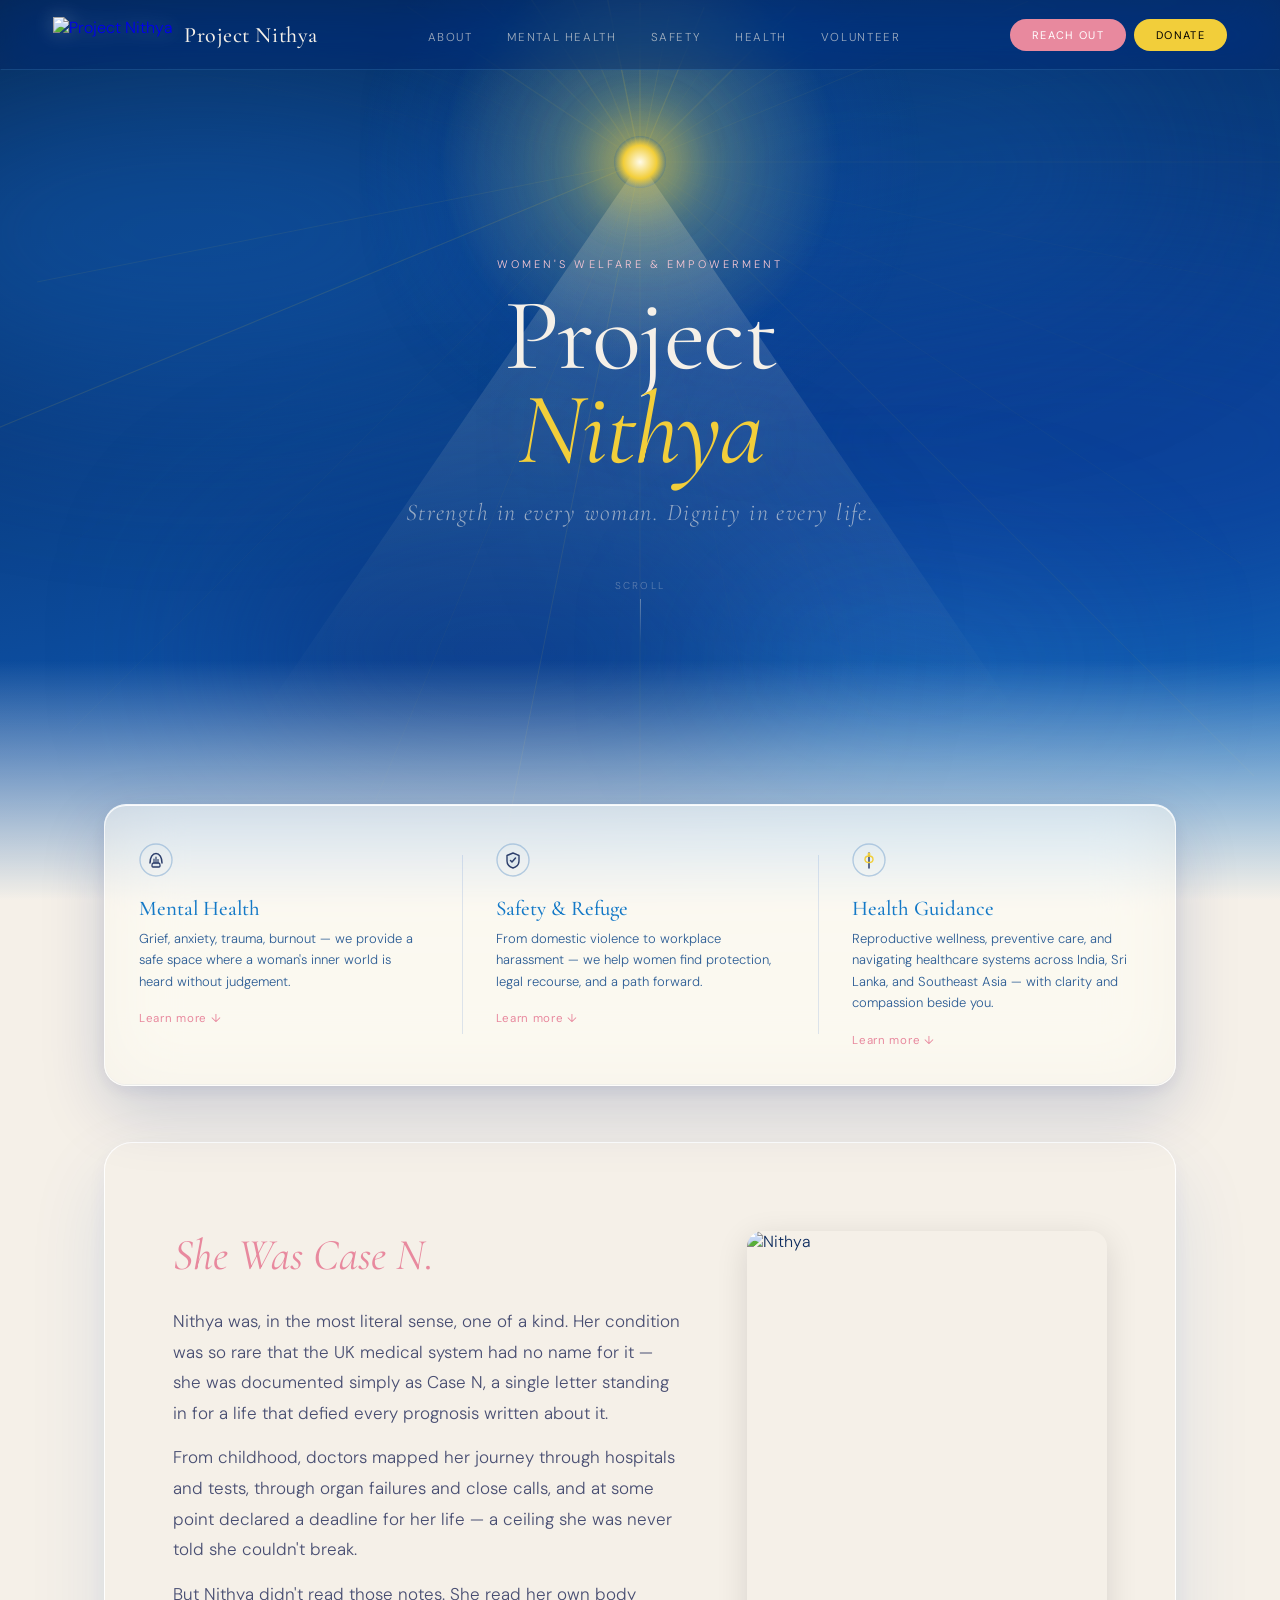
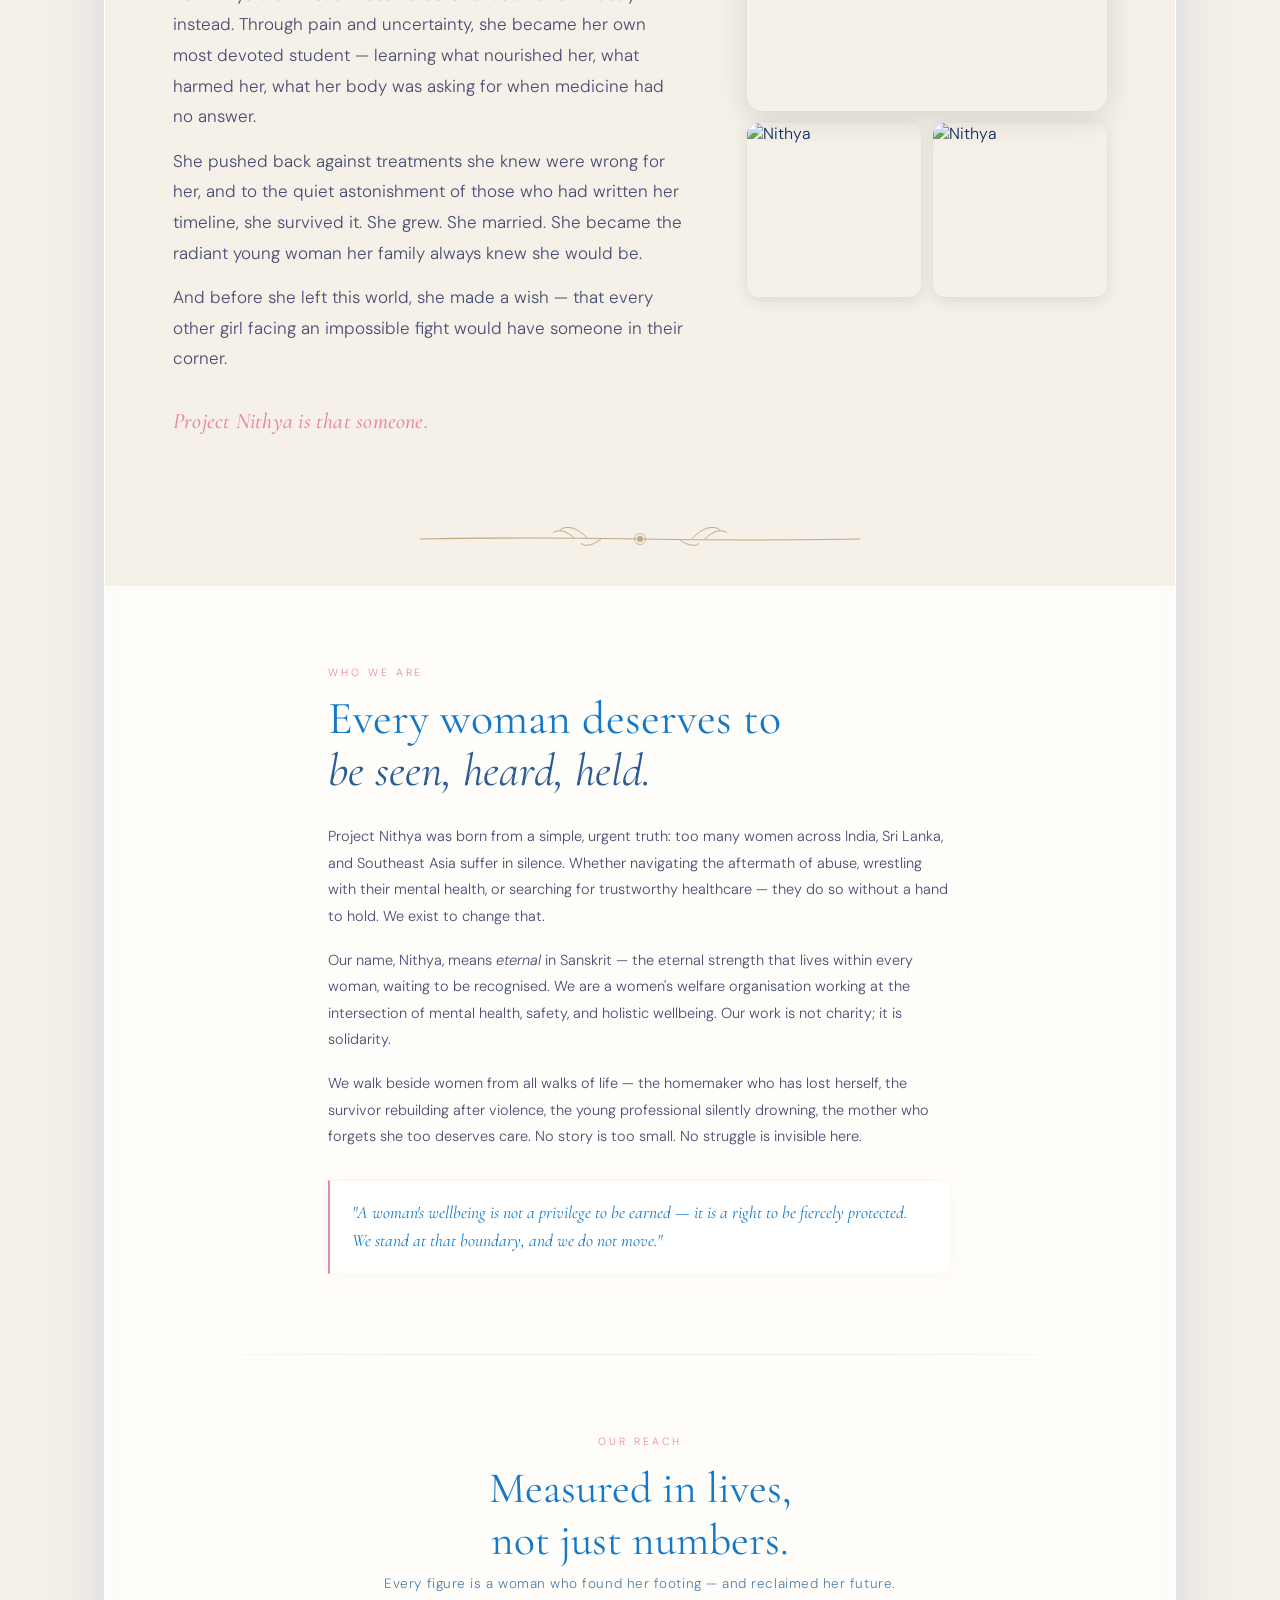
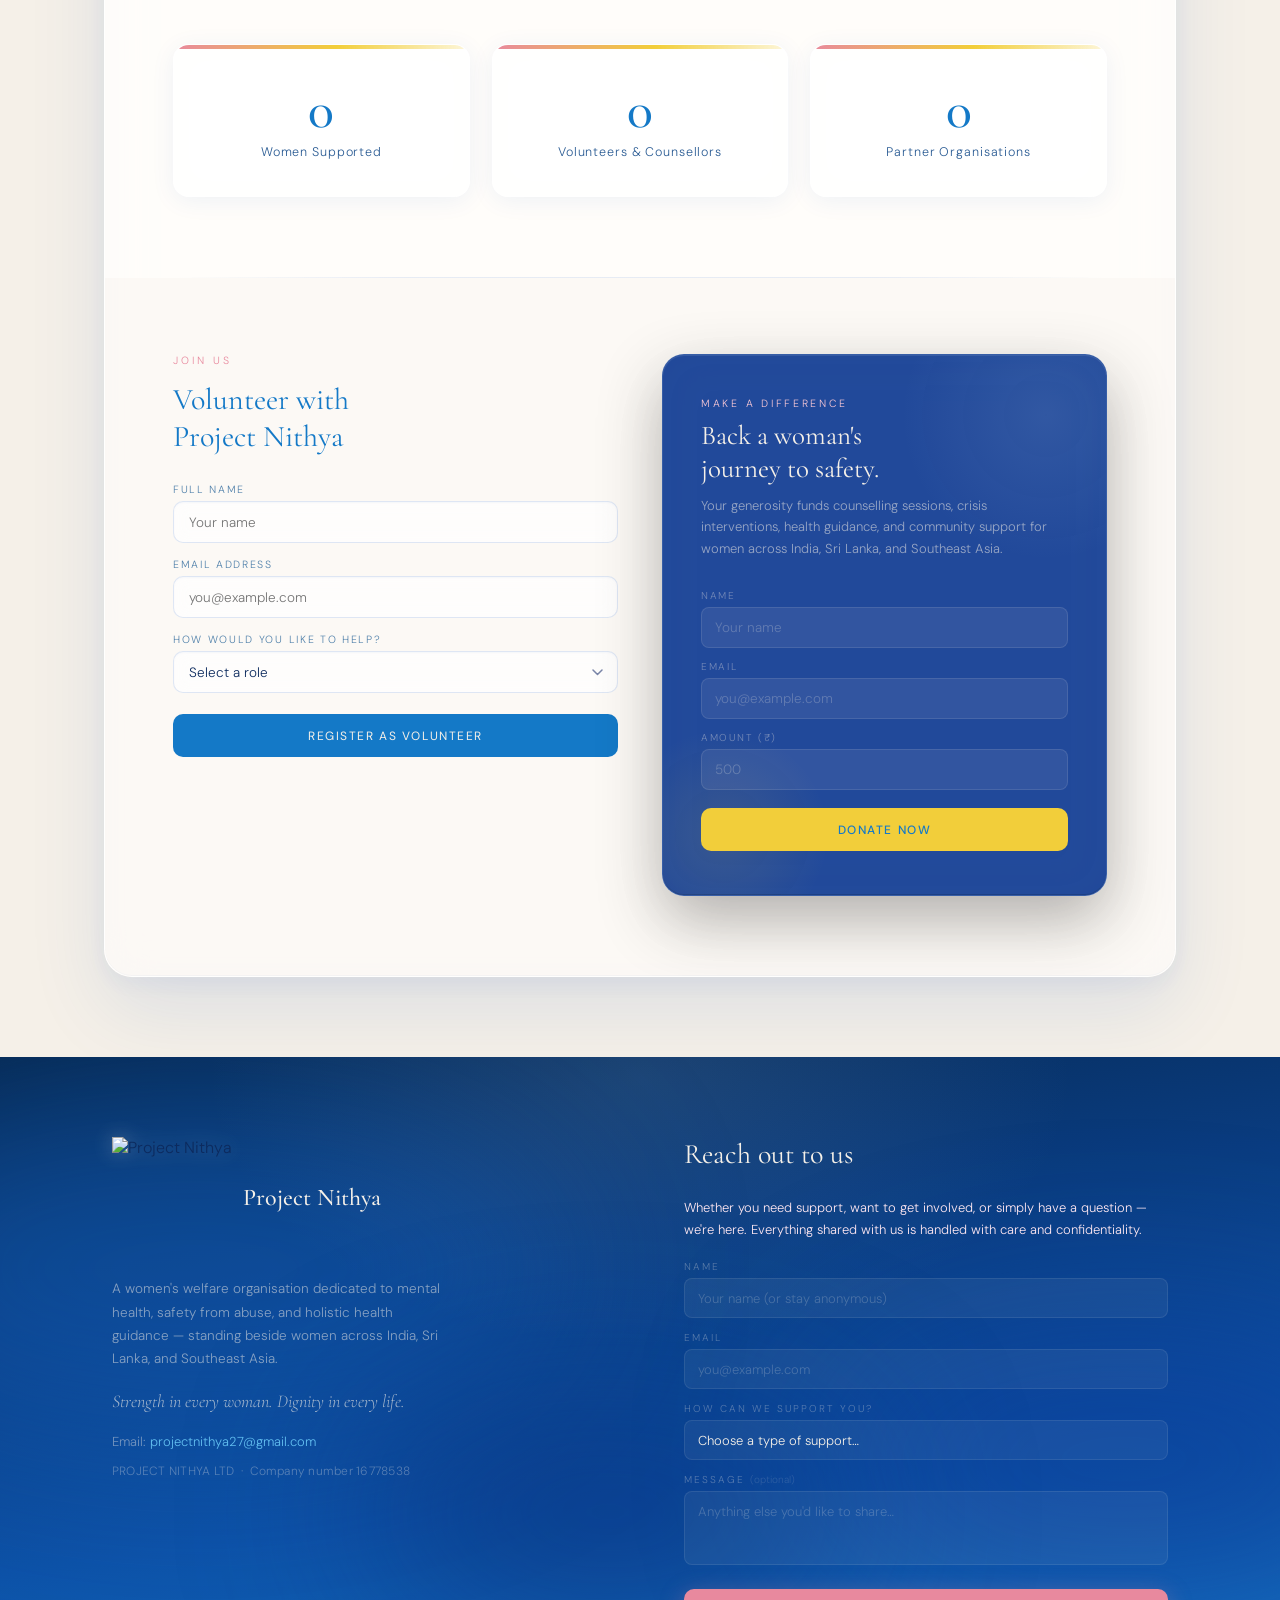
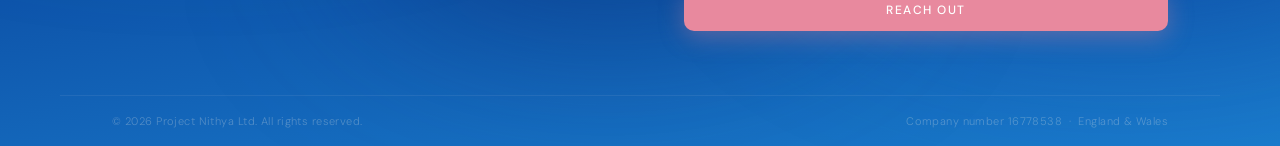
==== index.html @ c44282bd "style(nav): increase wordmark font-size to 22px Co-Authored-By: Claude Sonnet 4.6 <noreply@anthropic" ====
<!DOCTYPE html>
<html lang="en">
<head>
  <meta charset="UTF-8">
  <meta name="viewport" content="width=device-width, initial-scale=1.0">
  <title>Project Nithya — Care that walks with you.</title>
  <link rel="preconnect" href="https://fonts.googleapis.com">
  <link rel="preconnect" href="https://fonts.gstatic.com" crossorigin>
  <link href="https://fonts.googleapis.com/css2?family=Cormorant+Garamond:ital,wght@0,300;0,400;0,500;0,600;1,300;1,400;1,500;1,600&family=DM+Sans:ital,opsz,wght@0,9..40,200;0,9..40,300;0,9..40,400;0,9..40,500;1,9..40,300&display=swap" rel="stylesheet">
  <link rel="stylesheet" href="css/shared.css">
  <style>
    :root {
      --blue:    #62BEF0;
      --navy:    #1479C7;
      --gold:    #F2CE3A;
      --gold-pale: #F7E07A;
      --pink:    #F9C8D5;
      --pink-deep: #E8899E;
      --cream:   #F5F0E8;
      --dark:    #062952;
      --mid:     #0A3D82;
      --deep:    #0D52A8;
      --text:    #0D2B5E;
      --muted:   #2B5C94;
      --faint:   #5080AA;
    }

    *, *::before, *::after { margin: 0; padding: 0; box-sizing: border-box; }

    html { scroll-behavior: smooth; }

    body {
      font-family: 'DM Sans', sans-serif;
      font-weight: 300;
      background: var(--cream);
      color: var(--text);
      overflow-x: clip;
    }

    /* ─────────────────────────────────────────────
       NAV
    ───────────────────────────────────────────── */
    nav {
      position: fixed;
      top: 0;
      left: 50%;
      transform: translateX(-50%);
      width: 100vw;
      z-index: 200;
      height: 70px;
      padding: 0 52px;
      display: flex;
      align-items: center;
      justify-content: space-between;
      backdrop-filter: blur(22px) saturate(1.3);
      -webkit-backdrop-filter: blur(22px) saturate(1.3);
      background: rgba(6, 35, 95, 0.36);
      border-radius: 0;
      border: 1px solid transparent;
      border-bottom-color: rgba(98, 190, 240, 0.18);
      box-shadow: none;
      transition:
        top 0.58s cubic-bezier(0.16, 1, 0.3, 1),
        width 0.58s cubic-bezier(0.16, 1, 0.3, 1),
        border-radius 0.58s cubic-bezier(0.16, 1, 0.3, 1),
        height 0.45s ease,
        padding 0.45s ease,
        background 0.35s ease,
        box-shadow 0.45s ease,
        border-color 0.35s ease;
    }

    nav.nav--float {
      top: 14px;
      width: min(960px, calc(100vw - 40px));
      height: 58px;
      padding: 0 28px;
      border-radius: 100px;
      background: rgba(6, 42, 112, 0.88);
      backdrop-filter: blur(36px) saturate(1.7) brightness(1.1);
      -webkit-backdrop-filter: blur(36px) saturate(1.7) brightness(1.1);
      border-color: rgba(98, 190, 240, 0.28);
      box-shadow:
        0 8px 48px rgba(0, 0, 0, 0.38),
        0 2px 14px rgba(0, 0, 0, 0.22),
        inset 0 1px 0 rgba(255, 255, 255, 0.07),
        inset 0 -1px 0 rgba(0, 0, 0, 0.12);
    }

    .nav-logo {
      display: flex;
      align-items: center;
      gap: 11px;
      text-decoration: none;
      flex-shrink: 0;
    }
    .nav-logo img {
      filter: drop-shadow(0 0 10px rgba(255,255,255,0.28));
    }

    .nav-wordmark {
      font-family: 'Cormorant Garamond', serif;
      font-weight: 500;
      font-size: 22px;
      letter-spacing: 0.025em;
      color: #F5F0E8;
    }

    .nav-links {
      display: flex;
      gap: 34px;
      list-style: none;
    }

    .nav-links a {
      font-size: 11.5px;
      font-weight: 300;
      letter-spacing: 0.14em;
      text-transform: uppercase;
      color: rgba(245, 240, 232, 0.65);
      text-decoration: none;
      white-space: nowrap;
      transition: color 0.25s;
    }

    .nav-links a:hover { color: var(--pink); }

    /* ── HAMBURGER ── */
    .nav-burger {
      display: none;
      background: none;
      border: none;
      cursor: pointer;
      color: rgba(245,240,232,0.72);
      padding: 12px;
      flex-shrink: 0;
      transition: color 0.2s;
      line-height: 0;
      touch-action: manipulation;
      min-width: 44px;
      min-height: 44px;
      -webkit-tap-highlight-color: transparent;
    }
    .nav-burger:hover { color: var(--cream); }
    .nav-burger svg line { transition: transform 0.3s ease, opacity 0.2s ease; transform-origin: center; }
    .nav-burger.is-open .bar1 { transform: translateY(6px) rotate(45deg); }
    .nav-burger.is-open .bar2 { opacity: 0; }
    .nav-burger.is-open .bar3 { transform: translateY(-6px) rotate(-45deg); }

    /* ── FLOATING CTA BUBBLE ── */
    .fab-cta {
      display: none;
      position: fixed;
      bottom: 28px;
      right: 20px;
      flex-direction: column;
      align-items: flex-end;
      gap: 10px;
      z-index: 300;
    }
    .fab-btn {
      display: block;
      padding: 13px 24px;
      border-radius: 100px;
      font-family: 'DM Sans', sans-serif;
      font-size: 12px;
      font-weight: 500;
      letter-spacing: 0.12em;
      text-transform: uppercase;
      text-decoration: none;
      text-align: center;
      white-space: nowrap;
      box-shadow: 0 6px 28px rgba(0,0,0,0.32), 0 2px 8px rgba(0,0,0,0.18);
      transition: opacity 0.2s, transform 0.15s;
    }
    .fab-btn:hover { opacity: 0.88; transform: translateY(-2px); }
    .fab-btn--pink { background: var(--pink-deep); color: #fff; }
    .fab-btn--gold { background: var(--gold); color: #000; }

    /* ── Pill nav — centred + compact ── */
    nav.nav--float {
      gap: 20px;                   /* hard gap: logo ↔ links ↔ buttons */
    }
    nav.nav--float .nav-links {
      flex: 1;
      justify-content: center;
      align-items: center;
      gap: 16px;
    }
    nav.nav--float .nav-links li {
      display: flex;
      align-items: center;
    }
    nav.nav--float .nav-links a {
      font-size: 10px;
      letter-spacing: 0.07em;
      white-space: nowrap;
      line-height: 1;
    }

    .nav-cta {
      font-size: 11px;
      font-weight: 400;
      letter-spacing: 0.12em;
      text-transform: uppercase;
      color: #000;
      background: var(--gold);
      padding: 9px 22px;
      border-radius: 100px;
      text-decoration: none;
      transition: opacity 0.25s, transform 0.15s;
      flex-shrink: 0;
    }

    .nav-cta:hover { opacity: 0.88; transform: translateY(-1px); }
    .nav-cta--pink { background: var(--pink-deep); color: #fff; }
    .nav-actions { display: flex; gap: 8px; align-items: center; flex-shrink: 0; }
    .btn-pink-deep { width:100%; padding:13px; background:var(--pink-deep); color:#fff; border:none; border-radius:10px; font-family:'DM Sans',sans-serif; font-size:12px; font-weight:500; letter-spacing:.13em; text-transform:uppercase; cursor:pointer; margin-top:6px; transition:opacity .25s,transform .15s; box-shadow:0 6px 24px rgba(232,137,158,.35); }
    .btn-pink-deep:hover { opacity:.88; transform:translateY(-1px); }
    .ft-fi.ft-select { appearance:none; -webkit-appearance:none; cursor:pointer; }

    /* ─────────────────────────────────────────────
       HERO
    ───────────────────────────────────────────── */
    #hero {
      position: relative;
      width: 100%;
      height: 100vh;
      min-height: 620px;
      overflow: hidden;
      background: linear-gradient(168deg, var(--dark) 0%, var(--mid) 38%, var(--deep) 65%, #1A7BCC 100%);
      display: flex;
      align-items: center;
      justify-content: center;
    }

    /* Blur cloud shapes */
    .cloud {
      position: absolute;
      border-radius: 50%;
      filter: blur(90px);
      pointer-events: none;
    }

    .c1 {
      width: 700px; height: 320px;
      background: rgba(20, 100, 195, 0.45);
      top: 8%; left: -12%;
      animation: drift1 48s ease-in-out infinite;
    }
    .c2 {
      width: 850px; height: 380px;
      background: rgba(10, 55, 145, 0.50);
      top: 28%; right: -18%;
      animation: drift2 62s ease-in-out infinite;
    }
    .c3 {
      width: 550px; height: 260px;
      background: rgba(8, 42, 115, 0.55);
      top: 58%; left: 18%;
      animation: drift3 52s ease-in-out infinite;
    }
    .c4 {
      width: 650px; height: 300px;
      background: rgba(20, 100, 195, 0.28);
      top: 2%; right: 8%;
      animation: drift1 72s ease-in-out infinite reverse;
    }
    .c5 {
      width: 420px; height: 200px;
      background: rgba(98, 190, 240, 0.09);
      bottom: 15%; left: 55%;
      animation: drift2 44s ease-in-out infinite reverse;
    }

    @keyframes drift1 {
      0%, 100% { transform: translate(0, 0); }
      33%       { transform: translate(28px, -18px); }
      66%       { transform: translate(-16px, 12px); }
    }
    @keyframes drift2 {
      0%, 100% { transform: translate(0, 0); }
      25%       { transform: translate(-22px, 14px); }
      75%       { transform: translate(18px, -10px); }
    }
    @keyframes drift3 {
      0%, 100% { transform: translate(0, 0); }
      50%       { transform: translate(20px, 22px); }
    }

    /* Sun elements — all positioned at top‑center */
    .sun-clearing {
      position: absolute;
      top: calc(18% - 280px);
      left: calc(50% - 280px);
      width: 560px; height: 560px;
      border-radius: 50%;
      background: radial-gradient(circle,
        rgba(98, 190, 240, 0.28) 0%,
        rgba(14, 80, 185, 0.12) 50%,
        transparent 72%);
      opacity: 0;
      transform: scale(0.25);
      animation: clearing 3.8s cubic-bezier(0.16, 1, 0.3, 1) 0.9s forwards;
      pointer-events: none;
      z-index: 1;
    }

    .sun-glow {
      position: absolute;
      top: calc(18% - 220px);
      left: calc(50% - 220px);
      width: 440px; height: 440px;
      border-radius: 50%;
      background: radial-gradient(circle,
        rgba(242, 206, 58, 0.28) 0%,
        rgba(242, 206, 58, 0.10) 38%,
        transparent 65%);
      opacity: 0;
      transform: scale(0.2);
      animation: clearing 3.2s cubic-bezier(0.16, 1, 0.3, 1) 0.7s forwards;
      pointer-events: none;
      z-index: 2;
    }

    .sun-core {
      position: absolute;
      top: 18%;
      left: 50%;
      transform: translateX(-50%) translateY(-50%) scale(0.1);
      width: 52px; height: 52px;
      border-radius: 50%;
      background: radial-gradient(circle, #FFFBE8 0%, #F2CE3A 45%, rgba(242,206,58,0) 75%);
      opacity: 0;
      animation: coreRise 2.4s cubic-bezier(0.16, 1, 0.3, 1) 0.5s forwards;
      pointer-events: none;
      z-index: 4;
      box-shadow: 0 0 40px 20px rgba(242, 206, 58, 0.35), 0 0 80px 40px rgba(242, 206, 58, 0.12);
    }

    /* Sun rays SVG — spans the full hero so rays reach viewport edges */
    .sun-rays-svg {
      position: absolute;
      top: 0; left: 0;
      width: 100%; height: 100%;
      pointer-events: none;
      z-index: 3;
    }

    @keyframes clearing {
      to { opacity: 1; transform: scale(1); }
    }
    @keyframes coreRise {
      0%   { opacity: 0; transform: translateX(-50%) translateY(-50%) scale(0.1); }
      60%  { opacity: 1; transform: translateX(-50%) translateY(-50%) scale(1.12); }
      100% { opacity: 1; transform: translateX(-50%) translateY(-50%) scale(1); }
    }
    @keyframes drawRay {
      to { stroke-dashoffset: 0; opacity: var(--op); }
    }

    /* White cone of light below the sun */
    .sun-beam {
      position: absolute;
      top: 18%;
      left: calc(50% - 480px);
      width: 960px;
      height: 78vh;
      clip-path: polygon(50% 0%, 0% 100%, 100% 100%);
      background: linear-gradient(
        to bottom,
        rgba(255, 254, 248, 0.22) 0%,
        rgba(255, 252, 235, 0.12) 28%,
        rgba(255, 248, 220, 0.055) 55%,
        transparent 80%
      );
      pointer-events: none;
      z-index: 1;
      opacity: 0;
      transform-origin: top center;
      animation: beamIn 3.2s cubic-bezier(0.16, 1, 0.3, 1) 1.1s forwards;
    }

    @keyframes beamIn {
      0%   { opacity: 0; transform: scaleY(0.2) scaleX(0.4); }
      100% { opacity: 1; transform: scaleY(1) scaleX(1); }
    }

    /* Hero content */
    .hero-content {
      position: relative;
      z-index: 6;
      text-align: center;
      padding: 0 24px;
      opacity: 0;
      animation: contentIn 1.6s cubic-bezier(0.16, 1, 0.3, 1) 2s forwards;
    }

    @keyframes contentIn {
      from { opacity: 0; transform: translateY(28px); }
      to   { opacity: 1; transform: translateY(0); }
    }

    .hero-eyebrow {
      font-size: 11px;
      font-weight: 300;
      letter-spacing: 0.28em;
      text-transform: uppercase;
      color: var(--pink);
      margin-bottom: 18px;
    }

    .hero-title {
      font-family: 'Cormorant Garamond', serif;
      font-weight: 400;
      font-size: clamp(58px, 9vw, 102px);
      line-height: 0.92;
      color: var(--cream);
      letter-spacing: -0.015em;
      margin-bottom: 22px;
    }

    .hero-title em {
      font-style: italic;
      color: var(--gold);
      display: block;
      text-shadow: 0 0 60px rgba(249,200,213,0.18);
    }

    .hero-tagline {
      font-family: 'Cormorant Garamond', serif;
      font-style: italic;
      font-weight: 300;
      font-size: clamp(17px, 2.4vw, 24px);
      color: rgba(245, 240, 232, 0.58);
      letter-spacing: 0.06em;
    }

    .hero-scroll-indicator {
      margin-top: 52px;
      display: flex;
      flex-direction: column;
      align-items: center;
      gap: 7px;
      transition: opacity 0.6s ease;
    }

    .hero-scroll-indicator.is-hidden {
      opacity: 0;
      pointer-events: none;
    }

    .hero-scroll-indicator span {
      font-size: 10px;
      letter-spacing: 0.22em;
      text-transform: uppercase;
      color: rgba(245, 240, 232, 0.32);
    }

    .scroll-bar {
      width: 1px;
      height: 44px;
      background: linear-gradient(to bottom, rgba(245, 240, 232, 0.35), transparent);
      animation: barPulse 2.2s ease-in-out infinite;
    }

    @keyframes barPulse {
      0%, 100% { opacity: 0.35; transform: scaleY(1); }
      50%       { opacity: 0.9;  transform: scaleY(1.15); }
    }

    /* Bottom fade — hero bleeds into cream */
    .hero-fade-out {
      position: absolute;
      bottom: 0; left: 0; right: 0;
      height: 240px;
      background: linear-gradient(to bottom, transparent, var(--cream));
      pointer-events: none;
      z-index: 5;
    }

    /* ─────────────────────────────────────────────
       FROSTED GLASS STRIP
    ───────────────────────────────────────────── */
    #services-wrap {
      position: relative;
      z-index: 10;
      max-width: 1160px;
      margin: -96px auto 0;
      padding: 0 44px;
    }

    .services-panel {
      backdrop-filter: blur(36px) saturate(1.6) brightness(1.08);
      -webkit-backdrop-filter: blur(36px) saturate(1.6) brightness(1.08);
      background: rgba(248, 244, 236, 0.52);
      border: 1px solid rgba(255, 255, 255, 0.70);
      border-radius: 22px;
      display: grid;
      grid-template-columns: 1fr 1fr 1fr;
      overflow: hidden;
      box-shadow:
        0 24px 64px rgba(6, 40, 120, 0.18),
        0 4px 18px rgba(6, 40, 120, 0.08),
        inset 0 1px 0 rgba(255, 255, 255, 0.90),
        inset 0 -1px 0 rgba(14, 80, 185, 0.04);
    }

    .svc {
      padding: 38px 34px 36px;
      cursor: pointer;
      text-decoration: none;
      color: inherit;
      display: block;
      transition: background 0.3s;
      position: relative;
    }

    .svc + .svc::before {
      content: '';
      position: absolute;
      left: 0; top: 18%; bottom: 18%;
      width: 1px;
      background: rgba(14, 80, 185, 0.13);
    }

    .svc:hover { background: rgba(249, 200, 213, 0.10); }

    .svc-icon {
      width: 34px; height: 34px;
      margin-bottom: 14px;
    }

    .svc-head {
      font-family: 'Cormorant Garamond', serif;
      font-weight: 500;
      font-size: 21px;
      color: var(--navy);
      margin-bottom: 7px;
    }

    .svc-desc {
      font-size: 13px;
      font-weight: 300;
      color: var(--muted);
      line-height: 1.65;
      margin-bottom: 14px;
    }

    .svc-more {
      font-size: 11.5px;
      letter-spacing: 0.06em;
      color: var(--pink-deep);
      font-weight: 400;
    }

    /* ─────────────────────────────────────────────
       MAIN CARD
    ───────────────────────────────────────────── */
    #main-card {
      max-width: 1160px;
      margin: 56px auto 0;
      padding: 0 44px 80px;
    }

    .card {
      background: rgba(255, 255, 255, 0.76);
      backdrop-filter: blur(24px) saturate(1.35) brightness(1.02);
      -webkit-backdrop-filter: blur(24px) saturate(1.35) brightness(1.02);
      border-radius: 28px;
      overflow: hidden;
      border: 1px solid rgba(255, 255, 255, 0.72);
      box-shadow:
        0 32px 80px rgba(14, 80, 185, 0.11),
        0 8px 24px rgba(14, 80, 185, 0.06),
        inset 0 1px 0 rgba(255, 255, 255, 0.95),
        inset 0 -1px 0 rgba(14, 80, 185, 0.04);
    }

    /* ── CASE N STORY ── */
    .casen-story {
      background: var(--cream);
      padding: 88px 68px 72px;
      position: relative;
      overflow: hidden;
    }

    .casen-inner {
      max-width: 1100px;
      margin: 0 auto;
      display: grid;
      grid-template-columns: 1fr 360px;
      gap: 64px;
      align-items: start;
    }

    .casen-photos { display: flex; flex-direction: column; gap: 12px; }

    .casen-photo-main {
      width: 100%;
      display: block;
      border-radius: 16px;
      object-fit: cover;
      aspect-ratio: 3 / 4;
      box-shadow: 0 8px 32px rgba(0,0,0,0.12);
    }

    .casen-photo-row { display: grid; grid-template-columns: 1fr 1fr; gap: 12px; }

    .casen-photo-sm {
      width: 100%;
      display: block;
      border-radius: 12px;
      object-fit: cover;
      aspect-ratio: 1 / 1;
      box-shadow: 0 4px 16px rgba(0,0,0,0.10);
    }

    .casen-head {
      font-family: 'Cormorant Garamond', serif;
      font-weight: 400;
      font-size: 44px;
      font-style: italic;
      color: var(--pink-deep);
      line-height: 1.12;
      margin-bottom: 26px;
      opacity: 0;
      transform: translateY(22px);
      transition: opacity 0.5s ease, transform 0.5s ease;
    }

    .casen-head.cn-vis {
      opacity: 1;
      transform: translateY(0);
    }

    .casen-line {
      display: block;
      opacity: 0;
      transform: translateY(8px);
      transition: opacity 0.5s ease, transform 0.5s ease;
    }

    .casen-line.cn-vis {
      opacity: 1;
      transform: translateY(0);
    }

    .casen-body {
      font-family: 'DM Sans', sans-serif;
      font-size: 17px;
      font-weight: 300;
      line-height: 1.8;
      color: #484E72;
      max-width: 640px;
    }

    .casen-line + .casen-line { margin-top: 14px; }

    .casen-closer {
      margin-top: 28px !important;
      font-family: 'Cormorant Garamond', serif;
      font-style: italic;
      font-weight: 500;
      font-size: 22px;
      color: var(--pink-deep);
      letter-spacing: 0.01em;
    }

    .casen-motif {
      position: relative;
      display: flex;
      align-items: center;
      justify-content: center;
      height: 280px;
    }

    .casen-wash {
      position: absolute;
      width: 240px;
      height: 240px;
      border-radius: 50%;
      background: radial-gradient(circle, rgba(232,137,158,0.22), rgba(249,200,213,0.14) 52%, transparent 72%);
      opacity: 0;
      transition: opacity 1.2s ease 0.2s;
    }

    .casen-wash.cn-vis { opacity: 1; }

    .casen-n {
      font-family: 'Cormorant Garamond', serif;
      font-weight: 300;
      font-style: italic;
      font-size: 200px;
      color: var(--gold);
      line-height: 1;
      position: relative;
      z-index: 1;
      opacity: 0;
      transition: opacity 1.2s ease 0.2s;
      user-select: none;
      pointer-events: none;
    }

    .casen-n.cn-vis { opacity: 0.3; }

    /* Botanical divider */
    .botanical-divider {
      background: var(--cream);
      padding: 4px 0 20px;
      text-align: center;
    }

    .botanical-div {
      display: inline-block;
      width: 100%;
      max-width: 440px;
      overflow: visible;
    }

    /* ── 3A ABOUT ── */
    .about {
      padding: 80px 68px;
      max-width: 760px;
      margin: 0 auto;
    }

    .sec-tag {
      font-size: 10.5px;
      font-weight: 300;
      letter-spacing: 0.28em;
      text-transform: uppercase;
      color: var(--pink-deep);
      margin-bottom: 14px;
    }

    .sec-head {
      font-family: 'Cormorant Garamond', serif;
      font-weight: 400;
      font-size: clamp(30px, 3.6vw, 46px);
      line-height: 1.13;
      color: var(--navy);
      margin-bottom: 26px;
    }

    .sec-head em {
      font-style: italic;
      color: var(--muted);
    }

    .body-p {
      font-size: 14.5px;
      font-weight: 300;
      line-height: 1.82;
      color: #484E72;
      margin-bottom: 18px;
    }

    .blockquote {
      margin-top: 30px;
      padding: 18px 22px;
      border-left: 2.5px solid var(--pink-deep);
      background: rgba(255, 255, 255, 0.52);
      backdrop-filter: blur(10px) saturate(1.2);
      -webkit-backdrop-filter: blur(10px) saturate(1.2);
      border-radius: 0 10px 10px 0;
      border-top: 1px solid rgba(249, 200, 213, 0.25);
      border-right: 1px solid rgba(249, 200, 213, 0.14);
      border-bottom: 1px solid rgba(249, 200, 213, 0.14);
      box-shadow: inset 0 1px 0 rgba(255, 255, 255, 0.8), 0 2px 12px rgba(232,137,158,0.06);
    }

    .blockquote p {
      font-family: 'Cormorant Garamond', serif;
      font-style: italic;
      font-weight: 400;
      font-size: 17.5px;
      line-height: 1.62;
      color: var(--navy);
    }

    /* About image area */
    .about-img {
      border-radius: 18px;
      overflow: hidden;
      aspect-ratio: 5 / 6;
      background: #0A4499;
      position: relative;
      display: flex;
      align-items: flex-end;
    }

    .about-img > img {
      position: absolute;
      inset: 0;
      width: 100%;
      height: 100%;
      object-fit: cover;
      object-position: center top;
    }

    .img-orb {
      position: absolute;
      border-radius: 50%;
      pointer-events: none;
    }

    .img-orb-1 {
      width: 240px; height: 240px;
      top: -60px; right: -60px;
      background: radial-gradient(circle, rgba(242,206,58,0.22), transparent 68%);
    }

    .img-orb-2 {
      width: 320px; height: 320px;
      bottom: 25%; left: -90px;
      background: radial-gradient(circle, rgba(139,175,212,0.24), transparent 68%);
    }

    .img-grain {
      position: absolute;
      inset: 0;
      background-image: url("data:image/svg+xml,%3Csvg xmlns='http://www.w3.org/2000/svg'%3E%3Cfilter id='n'%3E%3CfeTurbulence type='fractalNoise' baseFrequency='0.72' numOctaves='4' stitchTiles='stitch'/%3E%3C/filter%3E%3Crect width='100%25' height='100%25' filter='url(%23n)'/%3E%3C/svg%3E");
      opacity: 0.055;
      mix-blend-mode: overlay;
    }

    .about-mark {
      position: absolute;
      top: 50%;
      left: 50%;
      transform: translate(-50%, -50%);
      width: 68%;
      opacity: 0.11;
      pointer-events: none;
    }

    .about-caption {
      position: absolute;
      bottom: 0; left: 0; right: 0;
      padding: 28px 28px 30px;
      background: linear-gradient(to top, rgba(6, 35, 100, 0.72), transparent);
    }

    .about-caption p {
      font-family: 'Cormorant Garamond', serif;
      font-style: italic;
      font-weight: 300;
      font-size: 15.5px;
      line-height: 1.55;
      color: rgba(245, 240, 232, 0.82);
    }

    /* ── DIVIDER ── */
    .c-divider {
      height: 1px;
      background: linear-gradient(to right,
        transparent,
        rgba(14, 80, 185, 0.1) 25%,
        rgba(14, 80, 185, 0.1) 75%,
        transparent);
      margin: 0 68px;
    }

    /* ── 3B IMPACT ── */
    .impact {
      padding: 80px 68px;
      text-align: center;
    }

    .impact-head {
      font-family: 'Cormorant Garamond', serif;
      font-weight: 400;
      font-size: clamp(30px, 3.4vw, 44px);
      color: var(--navy);
      margin-bottom: 9px;
    }

    .impact-sub {
      font-size: 13.5px;
      font-weight: 300;
      color: var(--faint);
      letter-spacing: 0.04em;
      margin-bottom: 52px;
    }

    .stats {
      display: grid;
      grid-template-columns: repeat(3, 1fr);
      gap: 22px;
    }

    .stat-card {
      border-radius: 16px;
      border: 1px solid rgba(255, 255, 255, 0.65);
      overflow: hidden;
      opacity: 0;
      transform: translateY(32px);
      transition: opacity 0.75s ease, transform 0.75s ease, box-shadow 0.3s;
      backdrop-filter: blur(16px) saturate(1.3);
      -webkit-backdrop-filter: blur(16px) saturate(1.3);
      background: rgba(255, 255, 255, 0.52);
      box-shadow:
        0 4px 24px rgba(14, 80, 185, 0.07),
        inset 0 1px 0 rgba(255, 255, 255, 0.9);
    }

    .stat-card.in-view {
      opacity: 1;
      transform: translateY(0);
    }

    .stat-card:nth-child(2) { transition-delay: 0.16s; }
    .stat-card:nth-child(3) { transition-delay: 0.32s; }

    .stat-card:hover {
      box-shadow:
        0 16px 48px rgba(14, 80, 185, 0.13),
        inset 0 1px 0 rgba(255, 255, 255, 0.9);
      transform: translateY(-3px);
    }

    .stat-stripe {
      height: 4px;
      background: linear-gradient(90deg, var(--pink-deep) 0%, var(--gold) 55%, rgba(242,206,58,0.18) 100%);
    }

    .stat-body {
      padding: 34px 24px 36px;
      background: transparent;
    }

    .stat-num {
      font-family: 'Cormorant Garamond', serif;
      font-weight: 500;
      font-size: 54px;
      line-height: 1;
      color: var(--navy);
      margin-bottom: 7px;
    }

    .stat-lbl {
      font-size: 12.5px;
      font-weight: 300;
      letter-spacing: 0.07em;
      color: var(--muted);
    }

    /* ── 3C GET INVOLVED ── */
    .involve {
      padding: 76px 68px 80px;
      display: grid;
      grid-template-columns: 1fr 1fr;
      gap: 44px;
      background: rgba(245, 240, 232, 0.32);
    }

    .vol-head {
      font-family: 'Cormorant Garamond', serif;
      font-weight: 400;
      font-size: 30px;
      color: var(--navy);
      margin-bottom: 28px;
    }

    .fg { margin-bottom: 15px; }

    .fg label {
      display: block;
      font-size: 10.5px;
      letter-spacing: 0.16em;
      text-transform: uppercase;
      color: var(--faint);
      margin-bottom: 5px;
    }

    .fi {
      width: 100%;
      padding: 11.5px 15px;
      border: 1px solid rgba(14, 80, 185, 0.13);
      border-radius: 10px;
      background: rgba(255, 255, 255, 0.68);
      backdrop-filter: blur(8px);
      -webkit-backdrop-filter: blur(8px);
      font-family: 'DM Sans', sans-serif;
      font-size: 13.5px;
      font-weight: 300;
      color: var(--text);
      outline: none;
      transition: border-color 0.25s, box-shadow 0.25s, background 0.25s;
      appearance: none;
      box-shadow: inset 0 1px 2px rgba(14, 80, 185, 0.04);
    }

    .fi:focus {
      border-color: var(--pink-deep);
      box-shadow: 0 0 0 3px rgba(249,200,213,0.22);
    }

    select.fi {
      cursor: pointer;
      background-image: url("data:image/svg+xml,%3Csvg xmlns='http://www.w3.org/2000/svg' width='11' height='7'%3E%3Cpath d='M1 1l4.5 4.5L10 1' stroke='%237A85A8' stroke-width='1.5' fill='none' stroke-linecap='round' stroke-linejoin='round'/%3E%3C/svg%3E");
      background-repeat: no-repeat;
      background-position: right 14px center;
    }

    .btn-navy {
      width: 100%;
      padding: 13.5px;
      background: var(--navy);
      color: var(--cream);
      border: none;
      border-radius: 10px;
      font-family: 'DM Sans', sans-serif;
      font-size: 12px;
      font-weight: 400;
      letter-spacing: 0.13em;
      text-transform: uppercase;
      cursor: pointer;
      margin-top: 6px;
      transition: background 0.25s, transform 0.15s;
    }

    .btn-navy:hover { background: #3a52a0; transform: translateY(-1px); }

    /* Donation card */
    .don-card {
      background: rgba(10, 55, 145, 0.90);
      backdrop-filter: blur(24px) saturate(1.5);
      -webkit-backdrop-filter: blur(24px) saturate(1.5);
      border-radius: 22px;
      padding: 42px 38px 44px;
      color: var(--cream);
      position: relative;
      overflow: hidden;
      border: 1px solid rgba(139, 175, 212, 0.2);
      box-shadow:
        0 24px 64px rgba(0, 0, 0, 0.3),
        inset 0 1px 0 rgba(255, 255, 255, 0.09),
        inset 0 -1px 0 rgba(0, 0, 0, 0.15);
    }

    .don-card::before {
      content: '';
      position: absolute;
      top: -90px; right: -90px;
      width: 300px; height: 300px;
      border-radius: 50%;
      background: radial-gradient(circle, rgba(139,175,212,0.14), transparent 68%);
      pointer-events: none;
    }

    .don-card::after {
      content: '';
      position: absolute;
      bottom: -50px; left: -50px;
      width: 220px; height: 220px;
      border-radius: 50%;
      background: radial-gradient(circle, rgba(242,206,58,0.11), transparent 68%);
      pointer-events: none;
    }

    .don-tag {
      font-size: 10.5px;
      letter-spacing: 0.26em;
      text-transform: uppercase;
      color: var(--pink);
      margin-bottom: 10px;
      position: relative; z-index: 1;
    }

    .don-head {
      font-family: 'Cormorant Garamond', serif;
      font-weight: 400;
      font-size: 27px;
      line-height: 1.2;
      margin-bottom: 10px;
      position: relative; z-index: 1;
    }

    .don-sub {
      font-size: 13px;
      font-weight: 300;
      color: rgba(245,240,232,0.55);
      line-height: 1.65;
      margin-bottom: 30px;
      position: relative; z-index: 1;
    }

    .don-fg { margin-bottom: 12px; position: relative; z-index: 1; }

    .don-fg label {
      display: block;
      font-size: 10px;
      letter-spacing: 0.17em;
      text-transform: uppercase;
      color: rgba(245,240,232,0.38);
      margin-bottom: 5px;
    }

    .don-input {
      width: 100%;
      padding: 11px 13px;
      background: rgba(245,240,232,0.07);
      border: 1px solid rgba(245,240,232,0.11);
      border-radius: 8px;
      font-family: 'DM Sans', sans-serif;
      font-size: 13.5px;
      font-weight: 300;
      color: var(--cream);
      outline: none;
      transition: border-color 0.25s, background 0.25s;
    }

    .don-input::placeholder { color: rgba(245,240,232,0.25); }

    .don-input:focus {
      border-color: rgba(139,175,212,0.45);
      background: rgba(245,240,232,0.1);
    }

    .btn-gold {
      width: 100%;
      padding: 13.5px;
      background: var(--gold);
      color: var(--navy);
      border: none;
      border-radius: 10px;
      font-family: 'DM Sans', sans-serif;
      font-size: 12px;
      font-weight: 500;
      letter-spacing: 0.13em;
      text-transform: uppercase;
      cursor: pointer;
      margin-top: 6px;
      transition: opacity 0.25s, transform 0.15s;
      position: relative; z-index: 1;
    }

    .btn-gold:hover { opacity: 0.88; transform: translateY(-1px); }

    .don-note {
      font-size: 11px;
      font-weight: 300;
      color: rgba(245,240,232,0.36);
      text-align: center;
      margin-top: 11px;
      position: relative; z-index: 1;
    }

    /* ─────────────────────────────────────────────
       FOOTER
    ───────────────────────────────────────────── */
    footer {
      position: relative;
      background: linear-gradient(172deg, var(--dark) 0%, var(--mid) 32%, var(--deep) 60%, #1A7BCC 100%);
      overflow: hidden;
      padding-top: 80px;
      margin-top: 0;
    }

    /* Cloud shapes mirroring hero */
    .ft-cloud {
      position: absolute;
      border-radius: 50%;
      filter: blur(90px);
      pointer-events: none;
    }

    .fc1 {
      width: 750px; height: 340px;
      background: rgba(20,100,195,0.40);
      top: 6%; left: -14%;
    }

    .fc2 {
      width: 620px; height: 280px;
      background: rgba(10,55,145,0.50);
      top: 38%; right: -12%;
    }

    .fc3 {
      width: 500px; height: 220px;
      background: rgba(8,42,115,0.55);
      bottom: 18%; left: 28%;
    }

    /* Top halo — sky glow from above */
    .ft-halo {
      position: absolute;
      top: -260px; left: 50%;
      transform: translateX(-50%);
      width: 900px; height: 560px;
      border-radius: 50%;
      background: radial-gradient(ellipse, rgba(139,175,212,0.16) 0%, transparent 68%);
      pointer-events: none;
      z-index: 1;
    }

    .ft-inner {
      position: relative;
      z-index: 2;
      max-width: 1160px;
      margin: 0 auto;
      padding: 0 52px 64px;
      display: grid;
      grid-template-columns: 1fr 1fr;
      gap: 88px;
    }

    /* Footer brand column */
    .ft-brand {
      display: flex;
      flex-direction: column;
      gap: 20px;
    }

    .ft-logo {
      display: flex;
      align-items: center;
      gap: 11px;
    }
    .ft-logo img {
      filter: drop-shadow(0 0 10px rgba(255,255,255,0.28));
    }

    .ft-name {
      font-family: 'Cormorant Garamond', serif;
      font-weight: 500;
      font-size: 24px;
      color: var(--cream);
    }

    .ft-desc {
      font-size: 13.5px;
      font-weight: 300;
      color: rgba(245,240,232,0.52);
      line-height: 1.72;
      max-width: 340px;
    }

    .ft-tagline {
      font-family: 'Cormorant Garamond', serif;
      font-style: italic;
      font-size: 18px;
      color: rgba(245,240,232,0.65);
    }

    .ft-contact p {
      font-size: 13px;
      font-weight: 300;
      color: rgba(245,240,232,0.44);
      margin-bottom: 5px;
      line-height: 1.5;
    }

    .ft-contact a {
      color: var(--blue);
      text-decoration: none;
      transition: opacity 0.2s;
    }

    .ft-contact a:hover { opacity: 0.75; }

    /* Footer contact form column */
    .ft-form-head {
      font-family: 'Cormorant Garamond', serif;
      font-weight: 400;
      font-size: 28px;
      color: var(--cream);
      margin-bottom: 26px;
    }

    .ft-don-sub { color: #ffe8f2; }

    .ft-fg { margin-bottom: 13px; }

    .ft-fg label {
      display: block;
      font-size: 10px;
      letter-spacing: 0.2em;
      text-transform: uppercase;
      color: rgba(245,240,232,0.32);
      margin-bottom: 5px;
    }

    .ft-fi {
      width: 100%;
      padding: 10.5px 13px;
      background: rgba(245,240,232,0.055);
      border: 1px solid rgba(245,240,232,0.09);
      border-radius: 8px;
      font-family: 'DM Sans', sans-serif;
      font-size: 13px;
      font-weight: 300;
      color: var(--cream);
      outline: none;
      transition: border-color 0.25s, background 0.25s;
      resize: none;
    }

    .ft-fi::placeholder { color: rgba(245,240,232,0.22); }

    .ft-fi:focus {
      border-color: rgba(139,175,212,0.38);
      background: rgba(245,240,232,0.08);
    }

    .btn-ghost {
      width: 100%;
      padding: 12.5px;
      background: transparent;
      color: rgba(245,240,232,0.75);
      border: 1px solid rgba(245,240,232,0.22);
      border-radius: 8px;
      font-family: 'DM Sans', sans-serif;
      font-size: 11.5px;
      font-weight: 300;
      letter-spacing: 0.16em;
      text-transform: uppercase;
      cursor: pointer;
      margin-top: 8px;
      transition: background 0.25s, border-color 0.25s, color 0.25s;
    }

    .btn-ghost:hover {
      background: rgba(245,240,232,0.07);
      border-color: rgba(245,240,232,0.42);
      color: var(--cream);
    }

    /* Footer base bar */
    .ft-bar {
      position: relative;
      z-index: 2;
      max-width: 1160px;
      margin: 0 auto;
      padding: 18px 52px;
      display: flex;
      justify-content: space-between;
      align-items: center;
      border-top: 1px solid rgba(245,240,232,0.07);
    }

    .ft-bar p {
      font-size: 11px;
      font-weight: 300;
      color: rgba(245,240,232,0.28);
      letter-spacing: 0.04em;
    }

    /* ─────────────────────────────────────────────
       RESPONSIVE
    ───────────────────────────────────────────── */
    @media (max-width: 960px) {
      nav { padding: 0 24px; }
      .nav-links { display: none; }
      .nav-actions .nav-cta { display: none; }
      .nav-burger { display: flex; align-items: center; justify-content: center; }
      .fab-cta { display: flex; }

      #services-wrap { padding: 0 20px; margin-top: -56px; }
      .services-panel { grid-template-columns: 1fr; }
      .svc + .svc::before { left: 8%; right: 8%; top: 0; bottom: auto; width: auto; height: 1px; background: rgba(44,62,107,0.11); }

      #main-card { padding: 0 16px 60px; margin-top: 40px; }
      .casen-story { padding: 52px 24px 40px; }
      .casen-inner { grid-template-columns: 1fr; gap: 32px; }
      .casen-photos { order: -1; }
      .casen-head { font-size: 32px; }
      .botanical-divider { padding: 4px 0 16px; }
      .about { padding: 56px 24px; }
      .about { grid-template-columns: 1fr; padding: 48px 32px; gap: 38px; }
      .impact { padding: 48px 32px; }
      .stats { grid-template-columns: 1fr; }
      .involve { grid-template-columns: 1fr; padding: 48px 32px 52px; }
      .c-divider { margin: 0 32px; }

      .ft-inner { grid-template-columns: 1fr; gap: 48px; padding: 0 24px 52px; }
      .ft-bar { padding: 18px 24px; flex-direction: column; gap: 8px; text-align: center; }
    }
  </style>
</head>
<body>

<!-- ═══════════════════════════════════════════
     NAV
══════════════════════════════════════════════ -->
<nav>
  <a href="#hero" class="nav-logo">
    <img src="https://hdmnkxwpsxlxtrlseaqj.supabase.co/storage/v1/object/public/assets/logo.png" alt="Project Nithya" height="36">
    <span class="nav-wordmark">Project Nithya</span>
  </a>

  <ul class="nav-links">
    <li><a href="#about">About</a></li>
    <li><a href="mental-health.html">Mental Health</a></li>
    <li><a href="safety.html">Safety</a></li>
    <li><a href="health-guidance.html">Health</a></li>
    <li><a href="#volunteer">Volunteer</a></li>
  </ul>

  <div class="nav-actions">
    <a href="mental-health.html#reach-out" class="nav-cta nav-cta--pink">Reach Out</a>
    <a href="#donate" class="nav-cta">Donate</a>
    <button class="nav-burger" id="navBurger" onclick="toggleMobileMenu()" aria-label="Open menu" aria-expanded="false">
      <svg width="20" height="14" viewBox="0 0 20 14" fill="none" xmlns="http://www.w3.org/2000/svg">
        <line class="bar1" x1="0" y1="1"  x2="20" y2="1"  stroke="currentColor" stroke-width="1.8" stroke-linecap="round"/>
        <line class="bar2" x1="0" y1="7"  x2="20" y2="7"  stroke="currentColor" stroke-width="1.8" stroke-linecap="round"/>
        <line class="bar3" x1="0" y1="13" x2="20" y2="13" stroke="currentColor" stroke-width="1.8" stroke-linecap="round"/>
      </svg>
    </button>
  </div>
</nav>

<!-- Mobile menu -->
<div class="mobile-menu" id="mobileMenu">
  <a href="mental-health.html"   class="mob-link">Mental Health</a>
  <a href="safety.html"          class="mob-link">Safety &amp; Refuge</a>
  <a href="health-guidance.html" class="mob-link">Health Guidance</a>
  <a href="#volunteer"           class="mob-link">Volunteer</a>
  <a href="mental-health.html#reach-out" class="mob-link">Reach Out</a>
  <a href="admin.html"           class="mob-link">Admin Login</a>
</div>

<!-- Floating CTA bubble — mobile only -->
<div class="fab-cta">
  <a href="mental-health.html#reach-out" class="fab-btn fab-btn--pink">Reach Out</a>
  <a href="#donate"                      class="fab-btn fab-btn--gold">Donate</a>
</div>


<!-- ═══════════════════════════════════════════
     HERO
══════════════════════════════════════════════ -->
<section id="hero">

  <!-- Atmosphere clouds -->
  <div class="cloud c1"></div>
  <div class="cloud c2"></div>
  <div class="cloud c3"></div>
  <div class="cloud c4"></div>
  <div class="cloud c5"></div>

  <!-- Sun burst elements -->
  <div class="sun-clearing"></div>
  <div class="sun-glow"></div>
  <div class="sun-beam"></div>
  <div class="sun-core"></div>

  <!-- Sun rays (SVG, populated by JS — full hero size) -->
  <svg id="sunRaysSVG" class="sun-rays-svg" xmlns="http://www.w3.org/2000/svg"></svg>

  <!-- Content -->
  <div class="hero-content">
    <p class="hero-eyebrow">Women's Welfare &amp; Empowerment</p>
    <h1 class="hero-title">
      Project
      <em>Nithya</em>
    </h1>
    <p class="hero-tagline">Strength in every woman. Dignity in every life.</p>
    <div class="hero-scroll-indicator">
      <span>Scroll</span>
      <div class="scroll-bar"></div>
    </div>
  </div>

  <!-- Seamless fade to page background -->
  <div class="hero-fade-out"></div>
</section>


<!-- ═══════════════════════════════════════════
     FROSTED GLASS STRIP
══════════════════════════════════════════════ -->
<div id="services-wrap">
  <div class="services-panel" id="causes">

    <a href="mental-health.html" class="svc">
      <!-- Mind/mental health icon -->
      <svg class="svc-icon" viewBox="0 0 34 34" fill="none" xmlns="http://www.w3.org/2000/svg">
        <circle cx="17" cy="17" r="16" stroke="#8BAFD4" stroke-width="1.4" opacity="0.6"/>
        <path d="M11 20 C11 14.5 13.5 10.5 17 10.5 C20.5 10.5 23 14.5 23 20" stroke="#2C3E6B" stroke-width="1.5" stroke-linecap="round" fill="none"/>
        <path d="M13 22 C13 21 13.5 20 14.5 20 L19.5 20 C20.5 20 21 21 21 22 L21 23 C21 23.6 20.6 24 20 24 L14 24 C13.4 24 13 23.6 13 23 Z" stroke="#2C3E6B" stroke-width="1.3" fill="rgba(139,175,212,0.14)"/>
        <line x1="15" y1="20" x2="15" y2="16" stroke="#2C3E6B" stroke-width="1.2" stroke-linecap="round"/>
        <line x1="17" y1="20" x2="17" y2="14" stroke="#2C3E6B" stroke-width="1.2" stroke-linecap="round"/>
        <line x1="19" y1="20" x2="19" y2="16.5" stroke="#2C3E6B" stroke-width="1.2" stroke-linecap="round"/>
      </svg>
      <h3 class="svc-head">Mental Health</h3>
      <p class="svc-desc">Grief, anxiety, trauma, burnout — we provide a safe space where a woman's inner world is heard without judgement.</p>
      <span class="svc-more">Learn more ↓</span>
    </a>

    <a href="safety.html" class="svc" id="guidance">
      <!-- Shield / safety icon -->
      <svg class="svc-icon" viewBox="0 0 34 34" fill="none" xmlns="http://www.w3.org/2000/svg">
        <circle cx="17" cy="17" r="16" stroke="#8BAFD4" stroke-width="1.4" opacity="0.6"/>
        <path d="M17 10 L23 12.5 L23 18 C23 21.5 20 24 17 25 C14 24 11 21.5 11 18 L11 12.5 Z" stroke="#2C3E6B" stroke-width="1.4" fill="rgba(139,175,212,0.12)" stroke-linejoin="round"/>
        <path d="M14.5 17.5 L16 19 L19.5 15" stroke="#2C3E6B" stroke-width="1.5" stroke-linecap="round" stroke-linejoin="round"/>
      </svg>
      <h3 class="svc-head">Safety &amp; Refuge</h3>
      <p class="svc-desc">From domestic violence to workplace harassment — we help women find protection, legal recourse, and a path forward.</p>
      <span class="svc-more">Learn more ↓</span>
    </a>

    <a href="health-guidance.html" class="svc" id="support">
      <!-- Health / caduceus icon -->
      <svg class="svc-icon" viewBox="0 0 34 34" fill="none" xmlns="http://www.w3.org/2000/svg">
        <circle cx="17" cy="17" r="16" stroke="#8BAFD4" stroke-width="1.4" opacity="0.6"/>
        <line x1="17" y1="10" x2="17" y2="25" stroke="#2C3E6B" stroke-width="1.5" stroke-linecap="round"/>
        <path d="M17 13 C19.5 13 21 14.5 21 16.5 C21 18.5 19 19.5 17 19.5" stroke="#F2CE3A" stroke-width="1.4" stroke-linecap="round" fill="none"/>
        <path d="M17 13 C14.5 13 13 14.5 13 16.5 C13 18.5 15 19.5 17 19.5" stroke="#F2CE3A" stroke-width="1.4" stroke-linecap="round" fill="none"/>
        <circle cx="17" cy="11" r="1.5" fill="#F2CE3A"/>
      </svg>
      <h3 class="svc-head">Health Guidance</h3>
      <p class="svc-desc">Reproductive wellness, preventive care, and navigating healthcare systems across India, Sri Lanka, and Southeast Asia — with clarity and compassion beside you.</p>
      <span class="svc-more">Learn more ↓</span>
    </a>

  </div>
</div>


<!-- ═══════════════════════════════════════════
     MAIN CARD
══════════════════════════════════════════════ -->
<div id="main-card">
  <div class="card">

    <!-- ── CASE N STORY ── -->
    <section class="casen-story" id="about">
      <div class="casen-inner">
        <div class="casen-text">
          <h2 class="casen-head">She Was Case N.</h2>
          <p class="casen-body">
            <span class="casen-line">Nithya was, in the most literal sense, one of a kind. Her condition was so rare that the UK medical system had no name for it — she was documented simply as Case N, a single letter standing in for a life that defied every prognosis written about it.</span>
            <span class="casen-line">From childhood, doctors mapped her journey through hospitals and tests, through organ failures and close calls, and at some point declared a deadline for her life — a ceiling she was never told she couldn't break.</span>
            <span class="casen-line">But Nithya didn't read those notes. She read her own body instead. Through pain and uncertainty, she became her own most devoted student — learning what nourished her, what harmed her, what her body was asking for when medicine had no answer.</span>
            <span class="casen-line">She pushed back against treatments she knew were wrong for her, and to the quiet astonishment of those who had written her timeline, she survived it. She grew. She married. She became the radiant young woman her family always knew she would be.</span>
            <span class="casen-line">And before she left this world, she made a wish — that every other girl facing an impossible fight would have someone in their corner.</span>
            <span class="casen-line casen-closer">Project Nithya is that someone.</span>
          </p>
        </div>
        <div class="casen-photos">
          <img class="casen-photo-main" src="https://hdmnkxwpsxlxtrlseaqj.supabase.co/storage/v1/object/public/assets/nithya.jpg" alt="Nithya">
          <div class="casen-photo-row">
            <img class="casen-photo-sm" src="https://hdmnkxwpsxlxtrlseaqj.supabase.co/storage/v1/object/public/assets/nithya-2.jpg" alt="Nithya">
            <img class="casen-photo-sm" src="https://hdmnkxwpsxlxtrlseaqj.supabase.co/storage/v1/object/public/assets/nithya-3.jpg" alt="Nithya">
          </div>
        </div>
      </div>
    </section>

    <!-- Botanical divider -->
    <div class="botanical-divider">
      <svg class="botanical-div" viewBox="0 0 440 44" fill="none" xmlns="http://www.w3.org/2000/svg" aria-hidden="true">
        <path d="M0 22 Q110 20 220 22 Q330 24 440 22" stroke="#C4A882" stroke-width="1.2" fill="none"/>
        <path d="M155 22 C147 13 137 12 133 16" stroke="#C4A882" stroke-width="1" fill="none"/>
        <path d="M168 22 C158 10 146 8 140 13" stroke="#C4A882" stroke-width="1" fill="none"/>
        <path d="M181 22 C173 29 163 30 161 26" stroke="#C4A882" stroke-width="1" fill="none"/>
        <path d="M285 22 C293 13 303 12 307 16" stroke="#C4A882" stroke-width="1" fill="none"/>
        <path d="M272 22 C282 10 294 8 300 13" stroke="#C4A882" stroke-width="1" fill="none"/>
        <path d="M259 22 C267 29 277 30 279 26" stroke="#C4A882" stroke-width="1" fill="none"/>
        <circle cx="220" cy="22" r="3" fill="#C4A882"/>
        <circle cx="220" cy="22" r="5.5" stroke="#C4A882" stroke-width="0.8" fill="none"/>
      </svg>
    </div>

    <!-- ── 3A ABOUT ── -->
    <section class="about">

      <p class="sec-tag">Who we are</p>
      <h2 class="sec-head">Every woman deserves to<br><em>be seen, heard, held.</em></h2>
      <p class="body-p">
        Project Nithya was born from a simple, urgent truth: too many women across India, Sri Lanka, and Southeast Asia suffer in silence. Whether navigating the aftermath of abuse, wrestling with their mental health, or searching for trustworthy healthcare — they do so without a hand to hold. We exist to change that.
      </p>
      <p class="body-p">
        Our name, Nithya, means <em style="font-style:italic;">eternal</em> in Sanskrit — the eternal strength that lives within every woman, waiting to be recognised. We are a women's welfare organisation working at the intersection of mental health, safety, and holistic wellbeing. Our work is not charity; it is solidarity.
      </p>
      <p class="body-p">
        We walk beside women from all walks of life — the homemaker who has lost herself, the survivor rebuilding after violence, the young professional silently drowning, the mother who forgets she too deserves care. No story is too small. No struggle is invisible here.
      </p>
      <blockquote class="blockquote">
        <p>"A woman's wellbeing is not a privilege to be earned — it is a right to be fiercely protected. We stand at that boundary, and we do not move."</p>
      </blockquote>

    </section>

    <div class="c-divider"></div>

    <!-- ── 3B IMPACT ── -->
    <section class="impact" id="impact">
      <p class="sec-tag" style="text-align:center">Our reach</p>
      <h2 class="impact-head">Measured in lives,<br>not just numbers.</h2>
      <p class="impact-sub">Every figure is a woman who found her footing — and reclaimed her future.</p>

      <div class="stats">
        <div class="stat-card" data-stat>
          <div class="stat-stripe"></div>
          <div class="stat-body">
            <div class="stat-num" id="stat-women">0</div>
            <div class="stat-lbl">Women Supported</div>
          </div>
        </div>
        <div class="stat-card" data-stat>
          <div class="stat-stripe"></div>
          <div class="stat-body">
            <div class="stat-num" id="stat-volunteers">0</div>
            <div class="stat-lbl">Volunteers &amp; Counsellors</div>
          </div>
        </div>
        <div class="stat-card" data-stat>
          <div class="stat-stripe"></div>
          <div class="stat-body">
            <div class="stat-num" id="stat-partners">0</div>
            <div class="stat-lbl">Partner Organisations</div>
          </div>
        </div>
      </div>
    </section>

    <div class="c-divider"></div>

    <!-- ── 3C GET INVOLVED ── -->
    <section class="involve">

      <!-- Left: volunteer form -->
      <div id="volunteer">
        <p class="sec-tag">Join us</p>
        <h3 class="vol-head">Volunteer with<br>Project Nithya</h3>
        <form onsubmit="submitVolunteer(this); return false;">
          <div class="fg">
            <label for="vn">Full Name</label>
            <input type="text" id="vn" name="name" class="fi" placeholder="Your name">
          </div>
          <div class="fg">
            <label for="ve">Email Address</label>
            <input type="email" id="ve" name="email" class="fi" placeholder="you@example.com">
          </div>
          <div class="fg">
            <label for="vr">How would you like to help?</label>
            <select id="vr" name="role" class="fi">
              <option value="" disabled selected>Select a role</option>
              <option>Mental Health Companion</option>
              <option>Safety &amp; Crisis Support</option>
              <option>Community Health Worker</option>
              <option>Legal Aid &amp; Advocacy</option>
              <option>Outreach &amp; Awareness</option>
              <option>Fundraising &amp; Events</option>
              <option>Other</option>
            </select>
          </div>
          <div class="vol-wrap">
            <button type="submit" class="btn-navy">Register as Volunteer</button>
          </div>
        </form>
      </div>

      <!-- Right: donation card -->
      <div id="donate">
        <div class="don-card">
          <p class="don-tag">Make a difference</p>
          <h3 class="don-head">Back a woman's<br>journey to safety.</h3>
          <p class="don-sub">Your generosity funds counselling sessions, crisis interventions, health guidance, and community support for women across India, Sri Lanka, and Southeast Asia.</p>
          <form onsubmit="showDonationComingSoon(); return false;" class="don-wrap">
            <div class="don-fg">
              <label>Name</label>
              <input type="text" name="name" class="don-input" placeholder="Your name">
            </div>
            <div class="don-fg">
              <label>Email</label>
              <input type="email" name="email" class="don-input" placeholder="you@example.com">
            </div>
            <div class="don-fg">
              <label>Amount (₹)</label>
              <input type="text" name="amount" class="don-input" placeholder="500">
            </div>
            <button type="submit" class="btn-gold">Donate Now</button>
          </form>
        </div>
      </div>

    </section>
  </div>
</div>


<!-- ═══════════════════════════════════════════
     FOOTER
══════════════════════════════════════════════ -->
<footer id="support">

  <!-- Sky atmosphere -->
  <div class="ft-halo"></div>
  <div class="ft-cloud fc1"></div>
  <div class="ft-cloud fc2"></div>
  <div class="ft-cloud fc3"></div>

  <div class="ft-inner">

    <!-- Brand column -->
    <div class="ft-brand">
      <div class="ft-logo">
        <img src="https://hdmnkxwpsxlxtrlseaqj.supabase.co/storage/v1/object/public/assets/logo.png" alt="Project Nithya" height="120">
        <span class="ft-name">Project Nithya</span>
      </div>

      <p class="ft-desc">A women's welfare organisation dedicated to mental health, safety from abuse, and holistic health guidance — standing beside women across India, Sri Lanka, and Southeast Asia.</p>

      <p class="ft-tagline">Strength in every woman. Dignity in every life.</p>

      <div class="ft-contact">
        <p>Email: <a href="mailto:projectnithya27@gmail.com">projectnithya27@gmail.com</a></p>
        <p style="font-size:12px;color:rgba(245,240,232,0.32);margin-top:10px;letter-spacing:0.02em;">PROJECT NITHYA LTD &nbsp;·&nbsp; Company number 16778538</p>
      </div>
    </div>

    <!-- Reach-out form column -->
    <div>
      <h3 class="ft-form-head">Reach out to us</h3>
      <p class="ft-don-sub" style="margin-bottom:20px;">Whether you need support, want to get involved, or simply have a question — we're here. Everything shared with us is handled with care and confidentiality.</p>
      <form onsubmit="submitHelpRequest(this,'footer'); return false;">
        <div class="ft-fg">
          <label>Name</label>
          <input type="text" name="name" class="ft-fi" placeholder="Your name (or stay anonymous)">
        </div>
        <div class="ft-fg">
          <label>Email</label>
          <input type="email" name="email" class="ft-fi" placeholder="you@example.com">
        </div>
        <div class="ft-fg">
          <label>How can we support you?</label>
          <select name="situation" class="ft-fi ft-select">
            <option value="">Choose a type of support…</option>
            <option value="Mental health support">Mental health support</option>
            <option value="Safety &amp; legal guidance">Safety &amp; legal guidance</option>
            <option value="Health guidance">Health guidance</option>
            <option value="I'd like to volunteer">I'd like to volunteer</option>
            <option value="I'd like to donate">I'd like to donate</option>
            <option value="General enquiry">General enquiry</option>
          </select>
        </div>
        <div class="ft-fg">
          <label>Message <span style="font-size:10px;opacity:.45;text-transform:none;letter-spacing:0">(optional)</span></label>
          <textarea name="message" class="ft-fi" rows="3" placeholder="Anything else you'd like to share…"></textarea>
        </div>
        <button type="submit" class="btn-pink-deep">Reach Out</button>
      </form>
    </div>

  </div>

  <div class="ft-bar">
    <p>© 2026 Project Nithya Ltd. All rights reserved.</p>
    <p>Company number 16778538 &nbsp;·&nbsp; England &amp; Wales</p>
  </div>
</footer>


<script>
  /* ── SUN RAYS — reach viewport edges ── */
  (function () {
    const svg = document.getElementById('sunRaysSVG');
    if (!svg) return;

    // Use the SVG's actual rendered size so the ray origin matches the CSS
    // top:18% sun position on all devices, including mobile where 100vh ≠ window.innerHeight
    const rect = svg.getBoundingClientRect();
    const W = rect.width  || window.innerWidth;
    const H = rect.height || window.innerHeight;

    // Set SVG viewBox to match hero dimensions
    svg.setAttribute('viewBox', `0 0 ${W} ${H}`);

    // Sun pixel position — must match CSS top:18% on .sun-core
    const sx = W * 0.5;
    const sy = H * 0.18;

    // For a given angle, find how far the ray travels before hitting the viewport edge
    function edgeLen(angle) {
      const cx = Math.cos(angle);
      const cy = Math.sin(angle);
      const lh = Math.abs(cx) > 1e-9
        ? (cx > 0 ? W - sx : sx) / Math.abs(cx)
        : Infinity;
      const lv = Math.abs(cy) > 1e-9
        ? (cy > 0 ? H - sy : sy) / Math.abs(cy)
        : Infinity;
      return Math.min(lh, lv);
    }

    const count = 32;
    for (let i = 0; i < count; i++) {
      const angle = (i / count) * Math.PI * 2;
      const maxL  = edgeLen(angle);
      // Horizontal rays (near 0° / 180°) go full distance; others slightly shorter
      const reach = maxL * (0.88 + Math.random() * 0.14);
      const op    = (0.10 + Math.random() * 0.30).toFixed(3);
      const delay = (1.2 + i * 0.038).toFixed(3);
      const sw    = (0.6 + Math.random() * 0.9).toFixed(2);

      const x2 = (sx + Math.cos(angle) * reach).toFixed(1);
      const y2 = (sy + Math.sin(angle) * reach).toFixed(1);

      const line = document.createElementNS('http://www.w3.org/2000/svg', 'line');
      line.setAttribute('x1', sx.toFixed(1));
      line.setAttribute('y1', sy.toFixed(1));
      line.setAttribute('x2', x2);
      line.setAttribute('y2', y2);
      line.setAttribute('stroke', `rgba(242,206,58,${op})`);
      line.setAttribute('stroke-width', sw);
      line.setAttribute('stroke-linecap', 'round');
      line.style.strokeDasharray = reach;
      line.style.strokeDashoffset = reach;
      line.style.opacity = '0';

      line.animate(
        [
          { strokeDashoffset: reach, opacity: 0 },
          { strokeDashoffset: 0,     opacity: op }
        ],
        {
          duration: 1800,
          delay: delay * 1000,
          fill: 'forwards',
          easing: 'cubic-bezier(0.16, 1, 0.3, 1)'
        }
      );

      svg.appendChild(line);
    }
  })();

  /* ── STAT CARD SCROLL REVEAL ── */
  const statObserver = new IntersectionObserver((entries) => {
    entries.forEach(e => {
      if (e.isIntersecting) {
        e.target.classList.add('in-view');
        statObserver.unobserve(e.target);
      }
    });
  }, { threshold: 0.25 });

  document.querySelectorAll('[data-stat]').forEach(el => statObserver.observe(el));

  /* ── SMOOTH SCROLL for anchor links ── */
  document.querySelectorAll('a[href^="#"]').forEach(a => {
    a.addEventListener('click', e => {
      const target = document.querySelector(a.getAttribute('href'));
      if (target) {
        e.preventDefault();
        const offset = 80; /* nav height */
        const top = target.getBoundingClientRect().top + window.scrollY - offset;
        window.scrollTo({ top, behavior: 'smooth' });
      }
    });
  });

  /* ── NAV — floating pill on scroll ── */
  const nav = document.querySelector('nav');
  let navFloating = false;
  window.addEventListener('scroll', () => {
    const shouldFloat = window.scrollY > 72;
    if (shouldFloat !== navFloating) {
      navFloating = shouldFloat;
      nav.classList.toggle('nav--float', shouldFloat);
    }
  }, { passive: true });

  /* ── SCROLL INDICATOR — hide once user scrolls ── */
  const scrollIndicator = document.querySelector('.hero-scroll-indicator');
  if (scrollIndicator) {
    window.addEventListener('scroll', () => {
      scrollIndicator.classList.toggle('is-hidden', window.scrollY > 40);
    }, { passive: true });
  }

  /* ── CASE N STORY REVEAL ── */
  (function () {
    const story = document.querySelector('.casen-story');
    if (!story) return;
    const head  = story.querySelector('.casen-head');
    const lines = story.querySelectorAll('.casen-line');

    const obs = new IntersectionObserver((entries) => {
      entries.forEach(entry => {
        if (!entry.isIntersecting) return;
        head.classList.add('cn-vis');
        lines.forEach((line, i) => {
          line.style.transitionDelay = (0.35 + i * 0.15) + 's';
          line.classList.add('cn-vis');
        });
        obs.disconnect();
      });
    }, { threshold: 0.12 });

    obs.observe(story);
  })();
</script>
<script src="https://cdn.jsdelivr.net/npm/@supabase/supabase-js@2/dist/umd/supabase.js"></script>
<script src="nithya.js"></script>
<script>
(function () {
  var SB_URL  = 'https://hdmnkxwpsxlxtrlseaqj.supabase.co';
  var SB_ANON = 'eyJhbGciOiJIUzI1NiIsInR5cCI6IkpXVCJ9.eyJpc3MiOiJzdXBhYmFzZSIsInJlZiI6ImhkbW5reHdwc3hseHRybHNlYXFqIiwicm9sZSI6ImFub24iLCJpYXQiOjE3NzQzNzcxNjIsImV4cCI6MjA4OTk1MzE2Mn0.vEO1ivlzVx5zWwwb5tpFOStZ9ii9X5w49O0Tcr8BFEU';

  function fetchCount(table) {
    return fetch(SB_URL + '/rest/v1/' + table + '?select=id', {
      headers: {
        'apikey': SB_ANON,
        'Authorization': 'Bearer ' + SB_ANON,
        'Prefer': 'count=exact',
        'Range': '0-0'
      }
    }).then(function (res) {
      var cr = res.headers.get('content-range');
      if (!cr) return 0;
      var total = parseInt(cr.split('/')[1], 10);
      return isNaN(total) ? 0 : total;
    });
  }

  function setStatCard(id, count) {
    var el = document.getElementById(id);
    if (el) el.textContent = count > 0 ? count + '+' : '0';
  }

  Promise.all([
    fetchCount('women_supported'),
    fetchCount('volunteers_counsellors'),
    fetchCount('partner_organisations')
  ]).then(function (results) {
    setStatCard('stat-women',     results[0]);
    setStatCard('stat-volunteers', results[1]);
    setStatCard('stat-partners',   results[2]);
  }).catch(function (err) {
    console.error('Stats failed to load:', err);
  });
})();
</script>

</body>
</html>
---- css/shared.css ----
/* Project Nithya — Shared Styles (nav, footer, toast, reset) */

:root {
  --blue:      #62BEF0;
  --blue-mid:  #3AA8E8;
  --navy:      #1479C7;
  --gold:      #F2CE3A;
  --gold-pale: #F7E07A;
  --gold-deep: #D4A800;
  --pink:      #F9C8D5;
  --pink-deep: #E8899E;
  --cream:     #F5F0E8;
  --dark:      #062952;
  --mid:       #0A3D82;
  --deep:      #0D52A8;
  --text:      #0D2B5E;
  --muted:     #2B5C94;
  --faint:     #5080AA;
}

*, *::before, *::after { margin: 0; padding: 0; box-sizing: border-box; }
html { scroll-behavior: smooth; }
body { font-family: 'DM Sans', sans-serif; font-weight: 300; background: var(--cream); color: var(--text); overflow-x: clip; }

/* ── NAV ── */
nav {
  position: fixed; top: 0; left: 50%; transform: translateX(-50%);
  width: 100vw; z-index: 200; height: 70px; padding: 0 52px;
  display: flex; align-items: center; justify-content: space-between;
  backdrop-filter: blur(22px) saturate(1.3);
  -webkit-backdrop-filter: blur(22px) saturate(1.3);
  background: rgba(6, 35, 95, 0.36);
  border-radius: 0;
  border: 1px solid transparent;
  border-bottom-color: rgba(98, 190, 240, 0.18);
  box-shadow: none;
  transition:
    top 0.58s cubic-bezier(0.16, 1, 0.3, 1),
    width 0.58s cubic-bezier(0.16, 1, 0.3, 1),
    border-radius 0.58s cubic-bezier(0.16, 1, 0.3, 1),
    height 0.45s ease,
    padding 0.45s ease,
    background 0.35s ease,
    box-shadow 0.45s ease,
    border-color 0.35s ease;
}
nav.nav--float {
  top: 14px;
  width: min(960px, calc(100vw - 40px));
  height: 58px; padding: 0 28px;
  border-radius: 100px;
  background: rgba(6, 42, 112, 0.88);
  backdrop-filter: blur(36px) saturate(1.7) brightness(1.1);
  -webkit-backdrop-filter: blur(36px) saturate(1.7) brightness(1.1);
  border-color: rgba(98, 190, 240, 0.28);
  box-shadow:
    0 8px 48px rgba(0,0,0,0.38),
    0 2px 14px rgba(0,0,0,0.22),
    inset 0 1px 0 rgba(255,255,255,0.07),
    inset 0 -1px 0 rgba(0,0,0,0.12);
}
.nav-logo { display: flex; align-items: center; gap: 11px; text-decoration: none; flex-shrink: 0; }
.nav-logo img { filter: drop-shadow(0 0 10px rgba(255,255,255,0.28)); }
.nav-wordmark { font-family: 'Cormorant Garamond', serif; font-weight: 500; font-size: 22px; letter-spacing: 0.025em; color: #F5F0E8; }
.nav-links { display: flex; gap: 34px; list-style: none; }
.nav-links a { font-size: 11.5px; font-weight: 300; letter-spacing: 0.14em; text-transform: uppercase; color: rgba(245,240,232,0.65); text-decoration: none; transition: color 0.25s; }
.nav-links a:hover { color: var(--pink); }
.nav-cta { font-size: 11px; font-weight: 400; letter-spacing: 0.12em; text-transform: uppercase; color: #000; background: var(--gold); padding: 9px 22px; border-radius: 100px; text-decoration: none; transition: opacity 0.25s, transform 0.15s; flex-shrink: 0; }
.nav-cta:hover { opacity: 0.88; transform: translateY(-1px); }
.nav-cta--pink { background: var(--pink-deep); color: #fff; }
.nav-actions { display: flex; gap: 8px; align-items: center; flex-shrink: 0; }

/* ── FOOTER ── */
footer { background: linear-gradient(172deg, var(--dark) 0%, var(--mid) 32%, var(--deep) 60%, #1A7BCC 100%); overflow: hidden; padding-top: 72px; position: relative; }
.ft-cloud { position: absolute; border-radius: 50%; filter: blur(90px); pointer-events: none; }
.fc1 { width: 700px; height: 320px; background: rgba(20,100,195,.35); top: 5%; left: -12%; }
.fc2 { width: 550px; height: 260px; background: rgba(10,55,145,.45); bottom: 15%; right: -10%; }
.ft-inner { position: relative; z-index: 2; max-width: 1100px; margin: 0 auto; padding: 0 52px 64px; display: grid; grid-template-columns: 1fr 1fr; gap: 80px; }
.ft-brand { display: flex; flex-direction: column; gap: 18px; }
.ft-logo { display: flex; align-items: center; gap: 11px; }
.ft-logo img { filter: drop-shadow(0 0 10px rgba(255,255,255,0.28)); }
.ft-name { font-family: 'Cormorant Garamond', serif; font-weight: 500; font-size: 24px; color: #F5F0E8; }
.ft-desc { font-size: 13.5px; font-weight: 300; color: rgba(245,240,232,.52); line-height: 1.72; max-width: 320px; }
.ft-tagline { font-family: 'Cormorant Garamond', serif; font-style: italic; font-size: 17px; color: rgba(245,240,232,.6); }
.ft-contact p { font-size: 13px; font-weight: 300; color: rgba(245,240,232,.44); margin-bottom: 4px; }
.ft-contact a { color: var(--blue); text-decoration: none; }
.ft-contact a:hover { opacity: .75; }

/* Footer donate form */
.ft-don-head { font-family: 'Cormorant Garamond', serif; font-weight: 400; font-size: 26px; color: #F5F0E8; margin-bottom: 8px; }
.ft-don-sub { font-size: 13px; font-weight: 300; color: rgba(255,235,242,.88); line-height: 1.65; margin-bottom: 24px; }
.ft-fg { margin-bottom: 12px; }
.ft-fg label { display: block; font-size: 10px; letter-spacing: .2em; text-transform: uppercase; color: rgba(245,240,232,.32); margin-bottom: 5px; }
.ft-fi { width: 100%; padding: 11px 13px; background: rgba(245,240,232,.055); border: 1px solid rgba(245,240,232,.09); border-radius: 8px; font-family: 'DM Sans', sans-serif; font-size: 13px; font-weight: 300; color: #F5F0E8; outline: none; transition: border-color .25s, background .25s; }
.ft-fi::placeholder { color: rgba(245,240,232,.22); }
.ft-fi:focus { border-color: rgba(98,190,240,.4); background: rgba(245,240,232,.08); }
.ft-row2 { display: grid; grid-template-columns: 1fr 1fr; gap: 10px; }
.btn-gold { width: 100%; padding: 13px; background: var(--gold); color: #fff; border: none; border-radius: 10px; font-family: 'DM Sans', sans-serif; font-size: 12px; font-weight: 500; letter-spacing: .13em; text-transform: uppercase; cursor: pointer; margin-top: 6px; transition: opacity .25s, transform .15s; }
.btn-gold:hover { opacity: .88; transform: translateY(-1px); }
.don-note { font-size: 11px; font-weight: 300; color: rgba(245,240,232,.3); text-align: center; margin-top: 10px; }
.ft-bar { position: relative; z-index: 2; max-width: 1100px; margin: 0 auto; padding: 18px 52px; display: flex; justify-content: space-between; align-items: center; border-top: 1px solid rgba(245,240,232,.07); }
.ft-bar p { font-size: 11px; font-weight: 300; color: rgba(245,240,232,.28); letter-spacing: .04em; }
.ft-bar a { color: rgba(245,240,232,.4); text-decoration: none; }
.ft-bar a:hover { color: var(--pink); }

/* ── FLOATING CTA BUBBLE ── */
.fab-cta {
  display: none;
  position: fixed;
  bottom: 28px;
  right: 20px;
  flex-direction: column;
  align-items: flex-end;
  gap: 10px;
  z-index: 300;
}
.fab-btn {
  display: block;
  padding: 13px 24px;
  border-radius: 100px;
  font-family: 'DM Sans', sans-serif;
  font-size: 12px;
  font-weight: 500;
  letter-spacing: 0.12em;
  text-transform: uppercase;
  text-decoration: none;
  text-align: center;
  white-space: nowrap;
  box-shadow: 0 6px 28px rgba(0,0,0,0.32), 0 2px 8px rgba(0,0,0,0.18);
  transition: opacity 0.2s, transform 0.15s;
}
.fab-btn:hover { opacity: 0.88; transform: translateY(-2px); }
.fab-btn--pink { background: var(--pink-deep); color: #fff; }
.fab-btn--gold { background: var(--gold); color: #000; }

/* ── TOAST ── */
.toast { position: fixed; bottom: 28px; left: 50%; transform: translateX(-50%) translateY(12px); background: rgba(6,35,95,.92); color: #F5F0E8; padding: 12px 22px; border-radius: 100px; font-size: 13px; font-weight: 300; box-shadow: 0 8px 32px rgba(0,0,0,.3); z-index: 9999; opacity: 0; transition: opacity .3s, transform .3s; pointer-events: none; white-space: nowrap; }
.toast--show { opacity: 1; transform: translateX(-50%) translateY(0); }
.toast--warn { border: 1px solid rgba(242,206,58,.4); }
.toast--error { border: 1px solid rgba(232,137,158,.4); }

/* ── PILL NAV — layout, spacing, vertical alignment ── */
nav.nav--float {
  gap: 20px;                   /* hard gap: logo ↔ links, links ↔ buttons */
}
nav.nav--float .nav-links {
  flex: 1;
  justify-content: center;
  align-items: center;         /* vertically centre all li children */
  gap: 16px;                   /* tighter gap between individual links */
}
nav.nav--float .nav-links li {
  display: flex;
  align-items: center;
}
nav.nav--float .nav-links a {
  font-size: 10px;
  letter-spacing: 0.07em;
  white-space: nowrap;
  line-height: 1;              /* kills extra line-height causing top-alignment */
}

/* ── HAMBURGER BUTTON ── */
.nav-burger {
  display: none;
  background: none;
  border: none;
  cursor: pointer;
  color: rgba(245,240,232,0.72);
  padding: 12px;
  flex-shrink: 0;
  transition: color 0.2s;
  line-height: 0;
  touch-action: manipulation;
  min-width: 44px;
  min-height: 44px;
  -webkit-tap-highlight-color: transparent;
}
.nav-burger:hover { color: var(--cream); }
.nav-burger svg line {
  transition: transform 0.3s ease, opacity 0.2s ease;
  transform-origin: center;
}
.nav-burger.is-open .bar1 { transform: translateY(6px) rotate(45deg); }
.nav-burger.is-open .bar2 { opacity: 0; }
.nav-burger.is-open .bar3 { transform: translateY(-6px) rotate(-45deg); }

/* ── MOBILE MENU ── */
.mobile-menu {
  display: flex;
  flex-direction: column;
  position: fixed;
  top: 70px;
  left: 0; right: 0;
  z-index: 190;
  background: rgba(4,26,78,0.97);
  backdrop-filter: blur(28px) saturate(1.5);
  -webkit-backdrop-filter: blur(28px) saturate(1.5);
  border-bottom: 1px solid rgba(98,190,240,0.16);
  padding: 20px 28px 32px;
  gap: 0;
  opacity: 0;
  pointer-events: none;
  transform: translateY(-10px);
  transition: opacity 0.28s ease, transform 0.28s ease;
}
.mobile-menu.is-open {
  opacity: 1;
  pointer-events: auto;
  transform: translateY(0);
}
.mob-link {
  display: block;
  font-size: 15px;
  font-weight: 300;
  letter-spacing: 0.06em;
  color: rgba(245,240,232,0.68);
  text-decoration: none;
  padding: 15px 0;
  border-bottom: 1px solid rgba(245,240,232,0.06);
  transition: color 0.2s, padding-left 0.2s;
}
.mob-link:hover { color: var(--pink); padding-left: 4px; }
.mob-link:last-child { border-bottom: none; }
.mob-link--highlight { color: var(--pink-deep); font-weight: 400; }
.mob-link--subtle { color: rgba(245,240,232,0.38); font-size: 13px; }

/* ── RESPONSIVE ── */
@media (min-width: 961px) {
  .mobile-menu { display: none !important; }
  .nav-burger   { display: none !important; }
}

@media (max-width: 960px) {
  nav { padding: 0 20px; }
  .nav-links { display: none; }
  .nav-actions .nav-cta { display: none; }          /* CTAs move to FAB */
  .nav-burger { display: flex; align-items: center; justify-content: center; }
  .fab-cta { display: flex; }                        /* show floating bubble */

  .ft-inner { grid-template-columns: 1fr; gap: 44px; padding: 0 24px 52px; }
  .ft-row2 { grid-template-columns: 1fr; }
  .ft-bar { padding: 18px 24px; flex-direction: column; gap: 8px; text-align: center; }
}
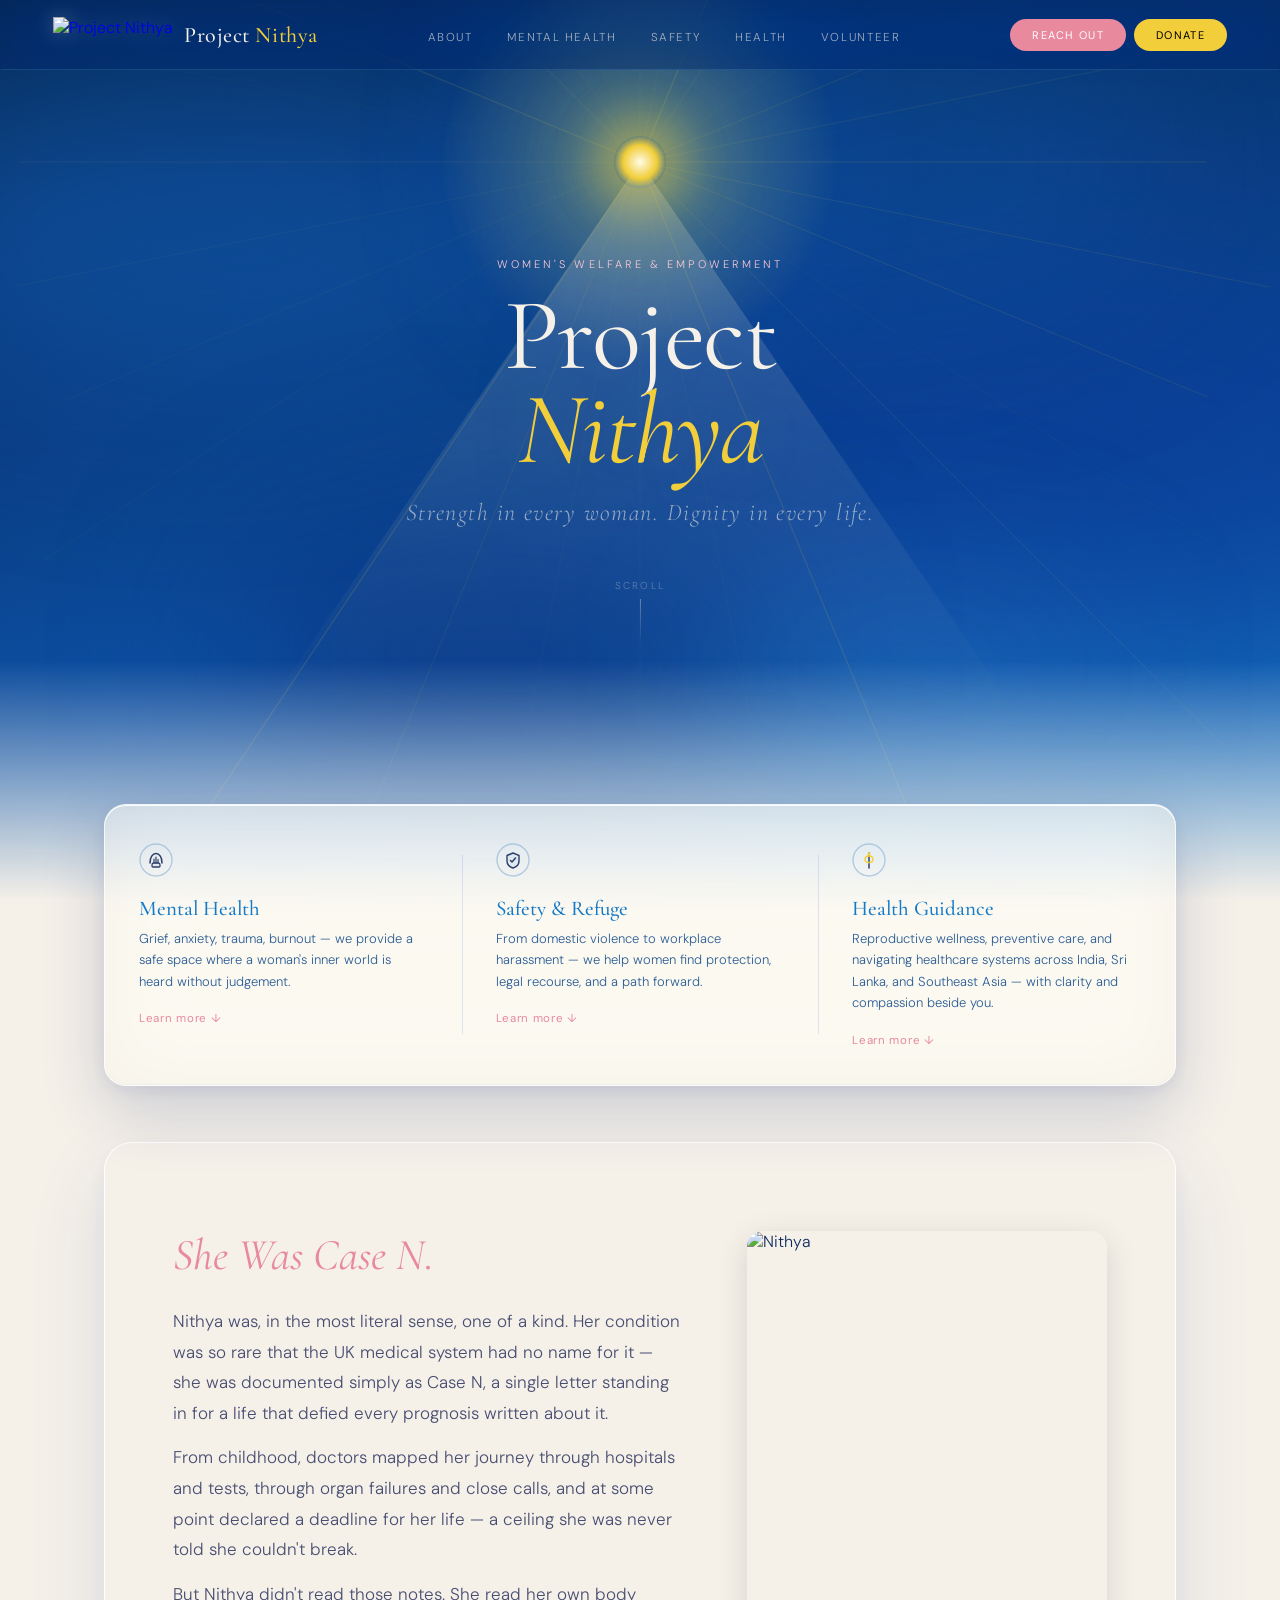
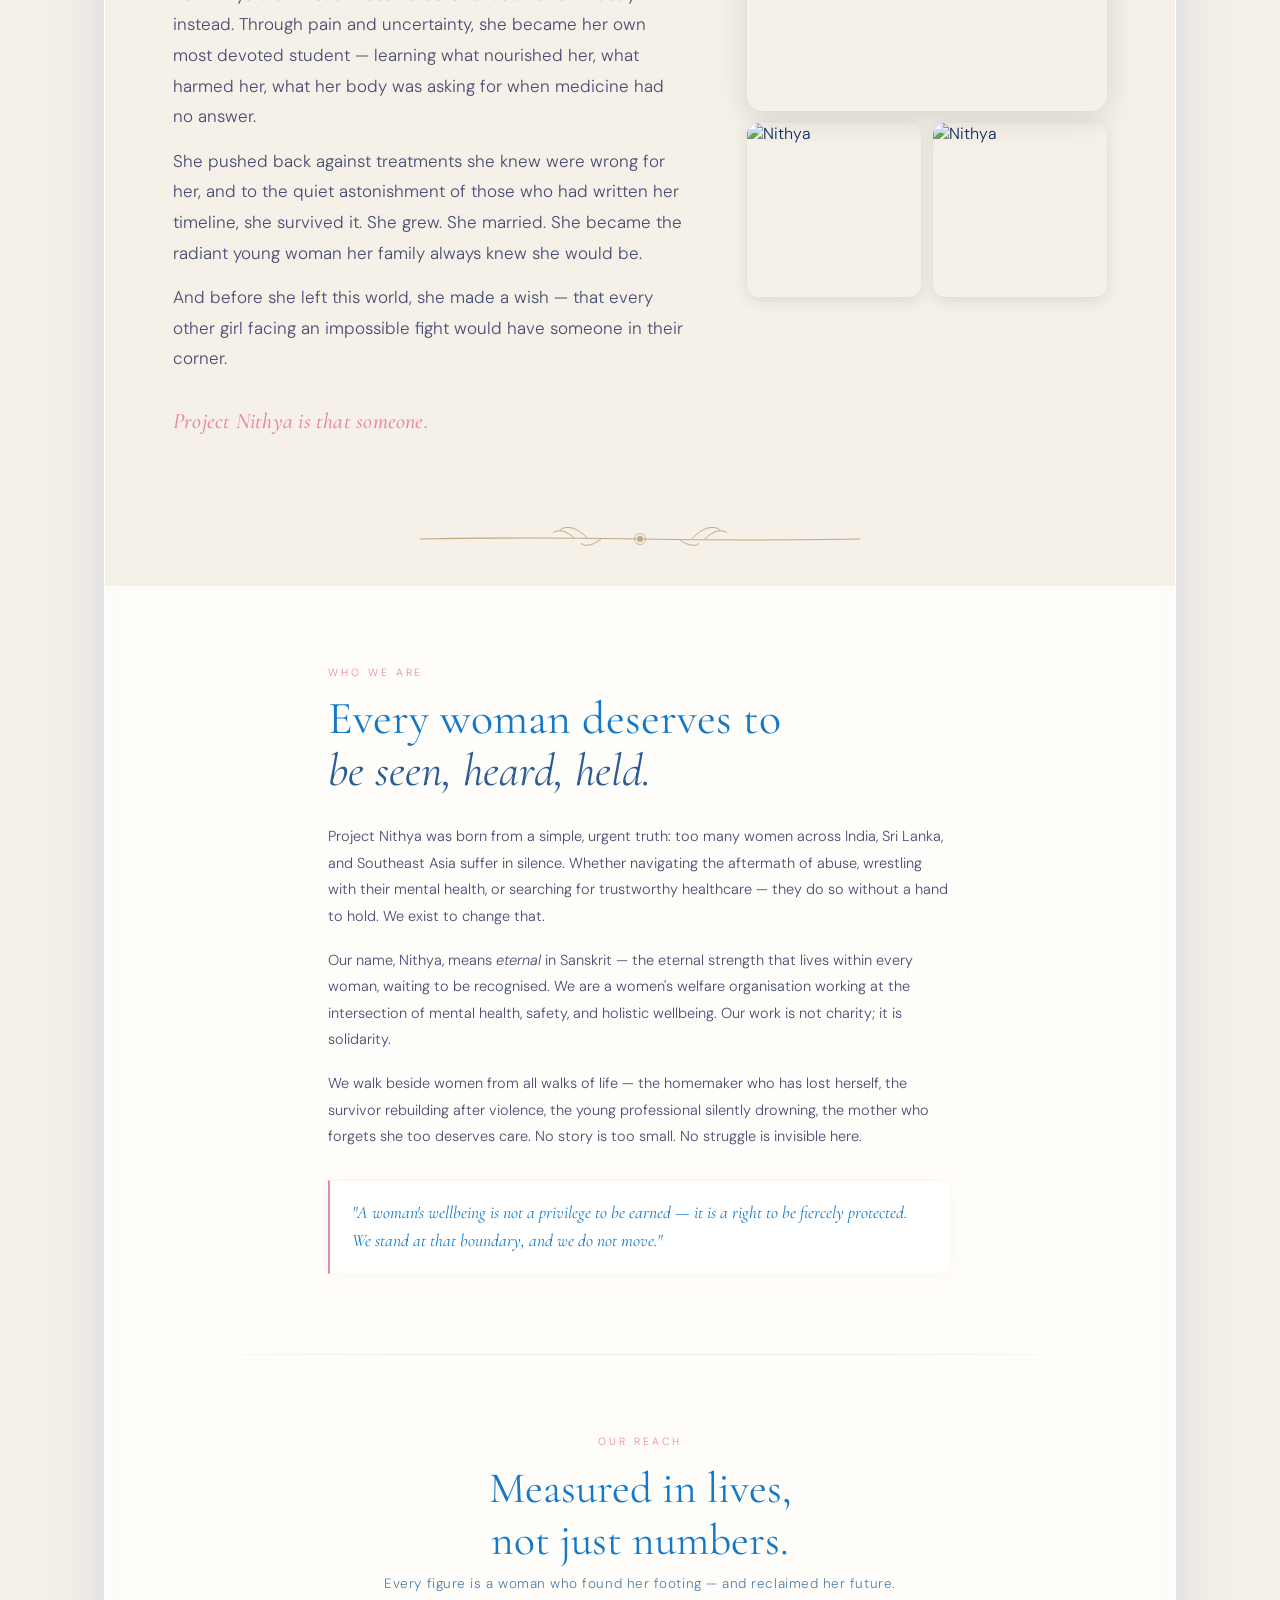
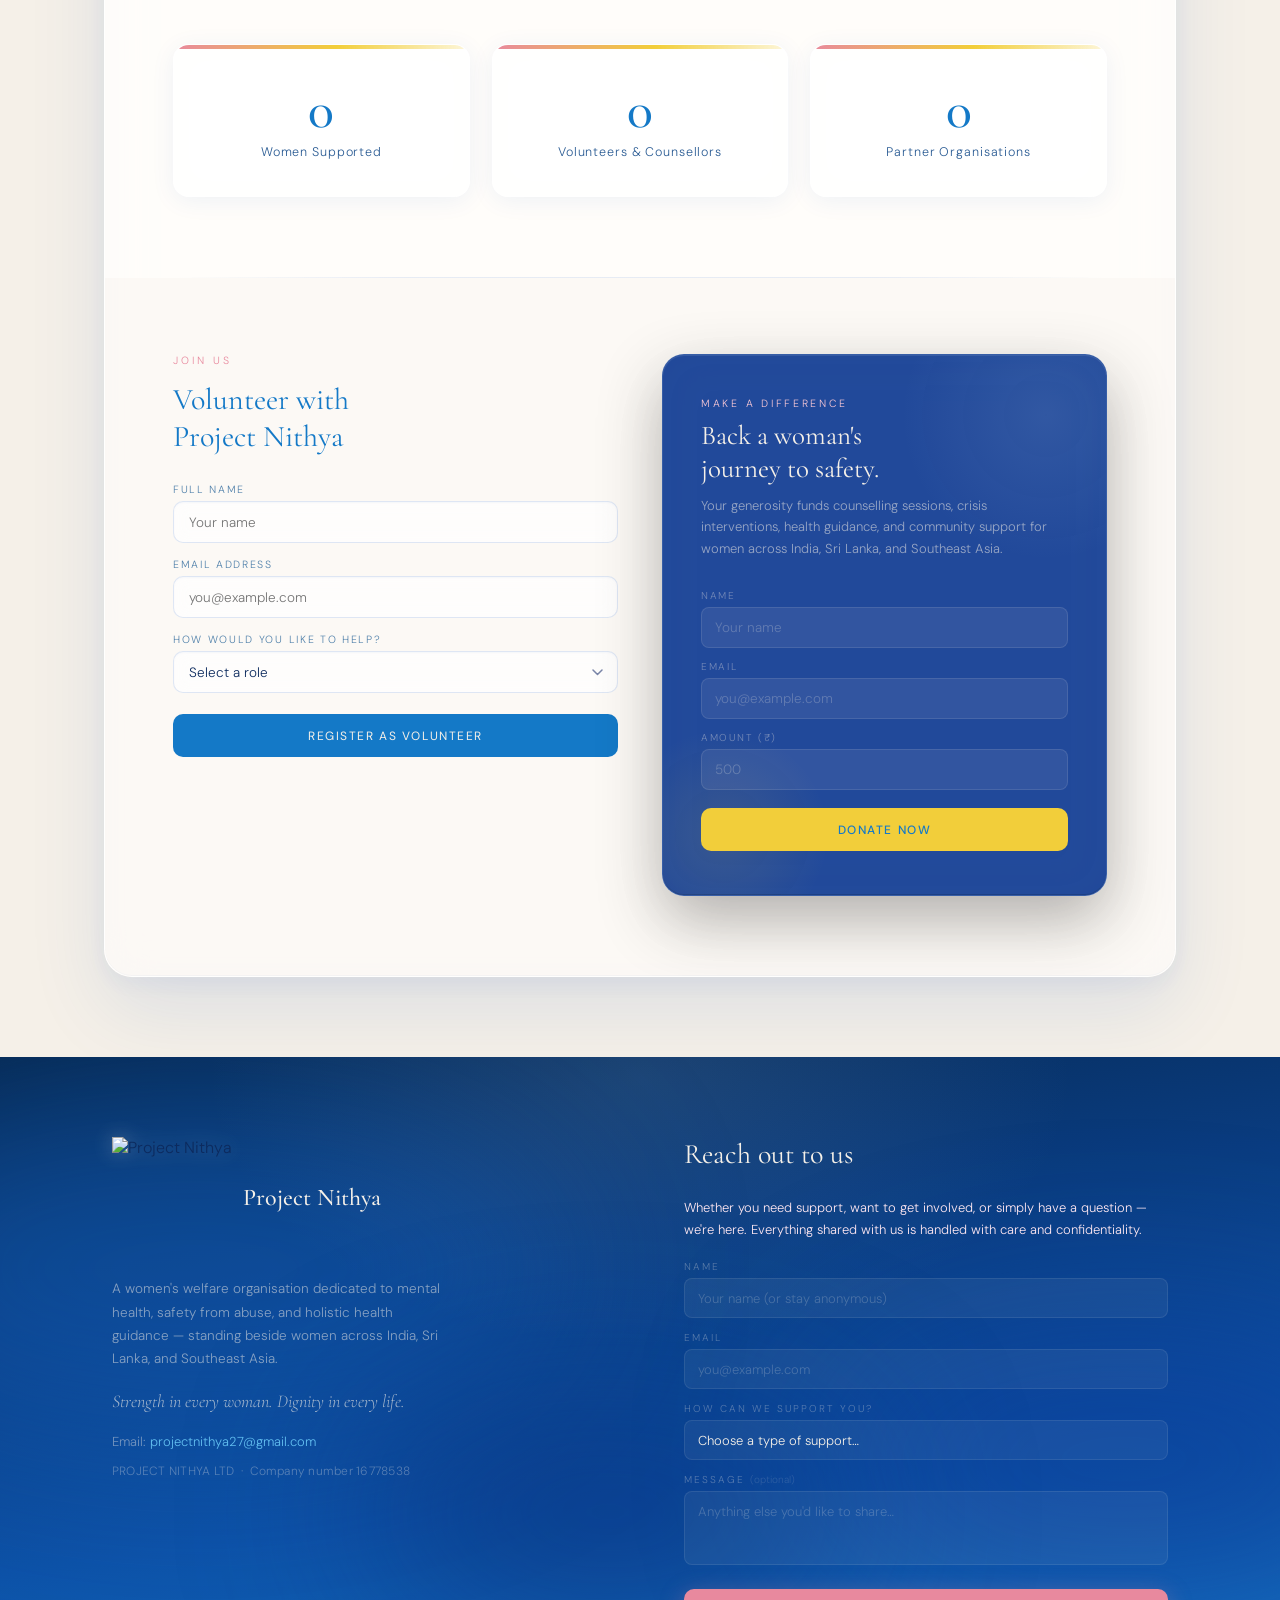
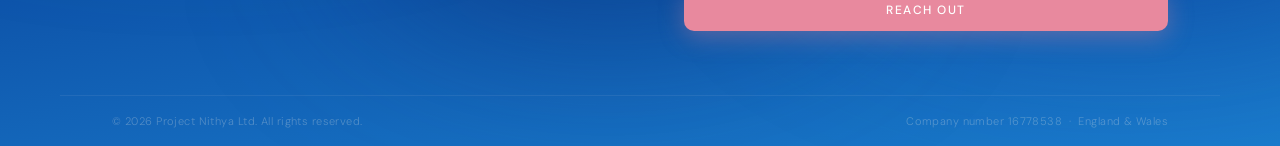
==== commit fc7bc702: "style(nav): color "Nithya" in wordmark gold Add .wordmark-accent span around "Nithya" in nav across " ====
--- a/index.html
+++ b/index.html
@@ -1389,7 +1389,7 @@
 <nav>
   <a href="#hero" class="nav-logo">
     <img src="https://hdmnkxwpsxlxtrlseaqj.supabase.co/storage/v1/object/public/assets/logo.png" alt="Project Nithya" height="36">
-    <span class="nav-wordmark">Project Nithya</span>
+    <span class="nav-wordmark">Project <span class="wordmark-accent">Nithya</span></span>
   </a>
 
   <ul class="nav-links">
--- a/css/shared.css
+++ b/css/shared.css
@@ -62,6 +62,7 @@
 .nav-logo { display: flex; align-items: center; gap: 11px; text-decoration: none; flex-shrink: 0; }
 .nav-logo img { filter: drop-shadow(0 0 10px rgba(255,255,255,0.28)); }
 .nav-wordmark { font-family: 'Cormorant Garamond', serif; font-weight: 500; font-size: 22px; letter-spacing: 0.025em; color: #F5F0E8; }
+.nav-wordmark .wordmark-accent { color: var(--gold); }
 .nav-links { display: flex; gap: 34px; list-style: none; }
 .nav-links a { font-size: 11.5px; font-weight: 300; letter-spacing: 0.14em; text-transform: uppercase; color: rgba(245,240,232,0.65); text-decoration: none; transition: color 0.25s; }
 .nav-links a:hover { color: var(--pink); }
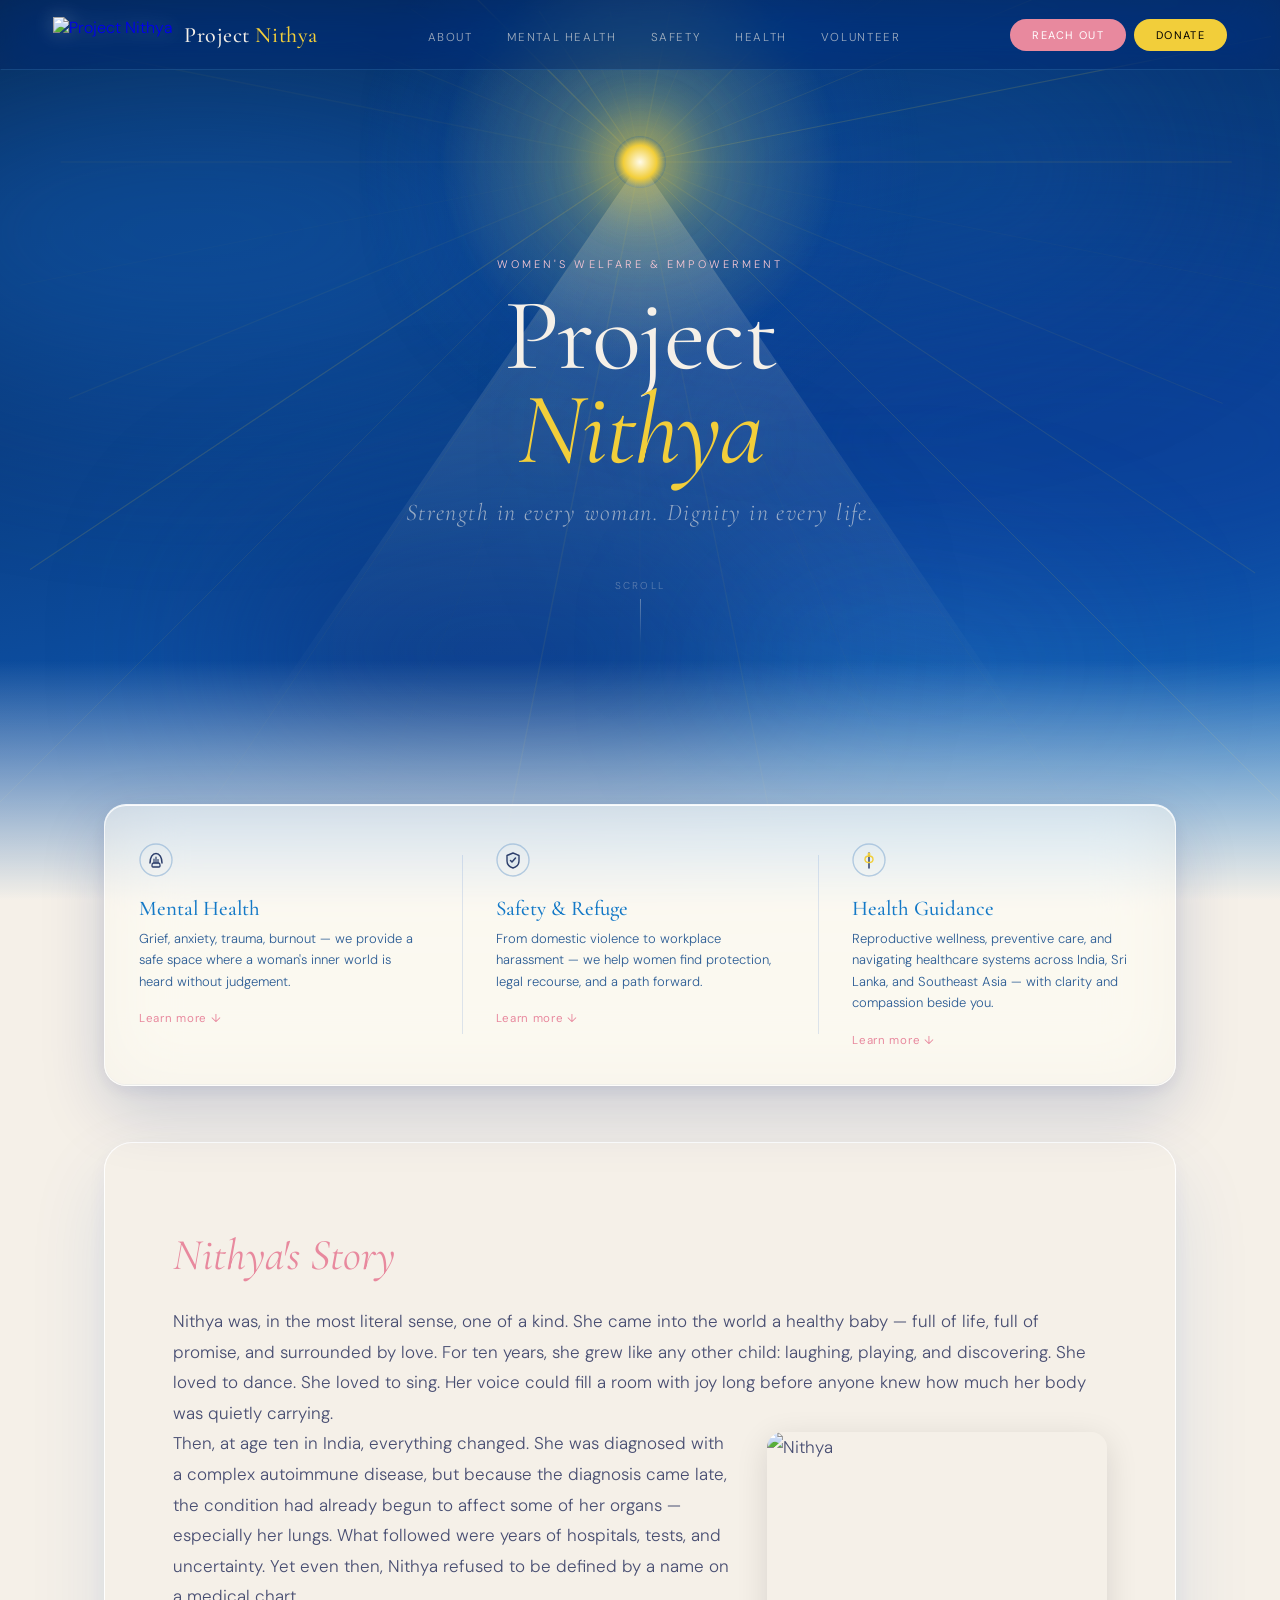
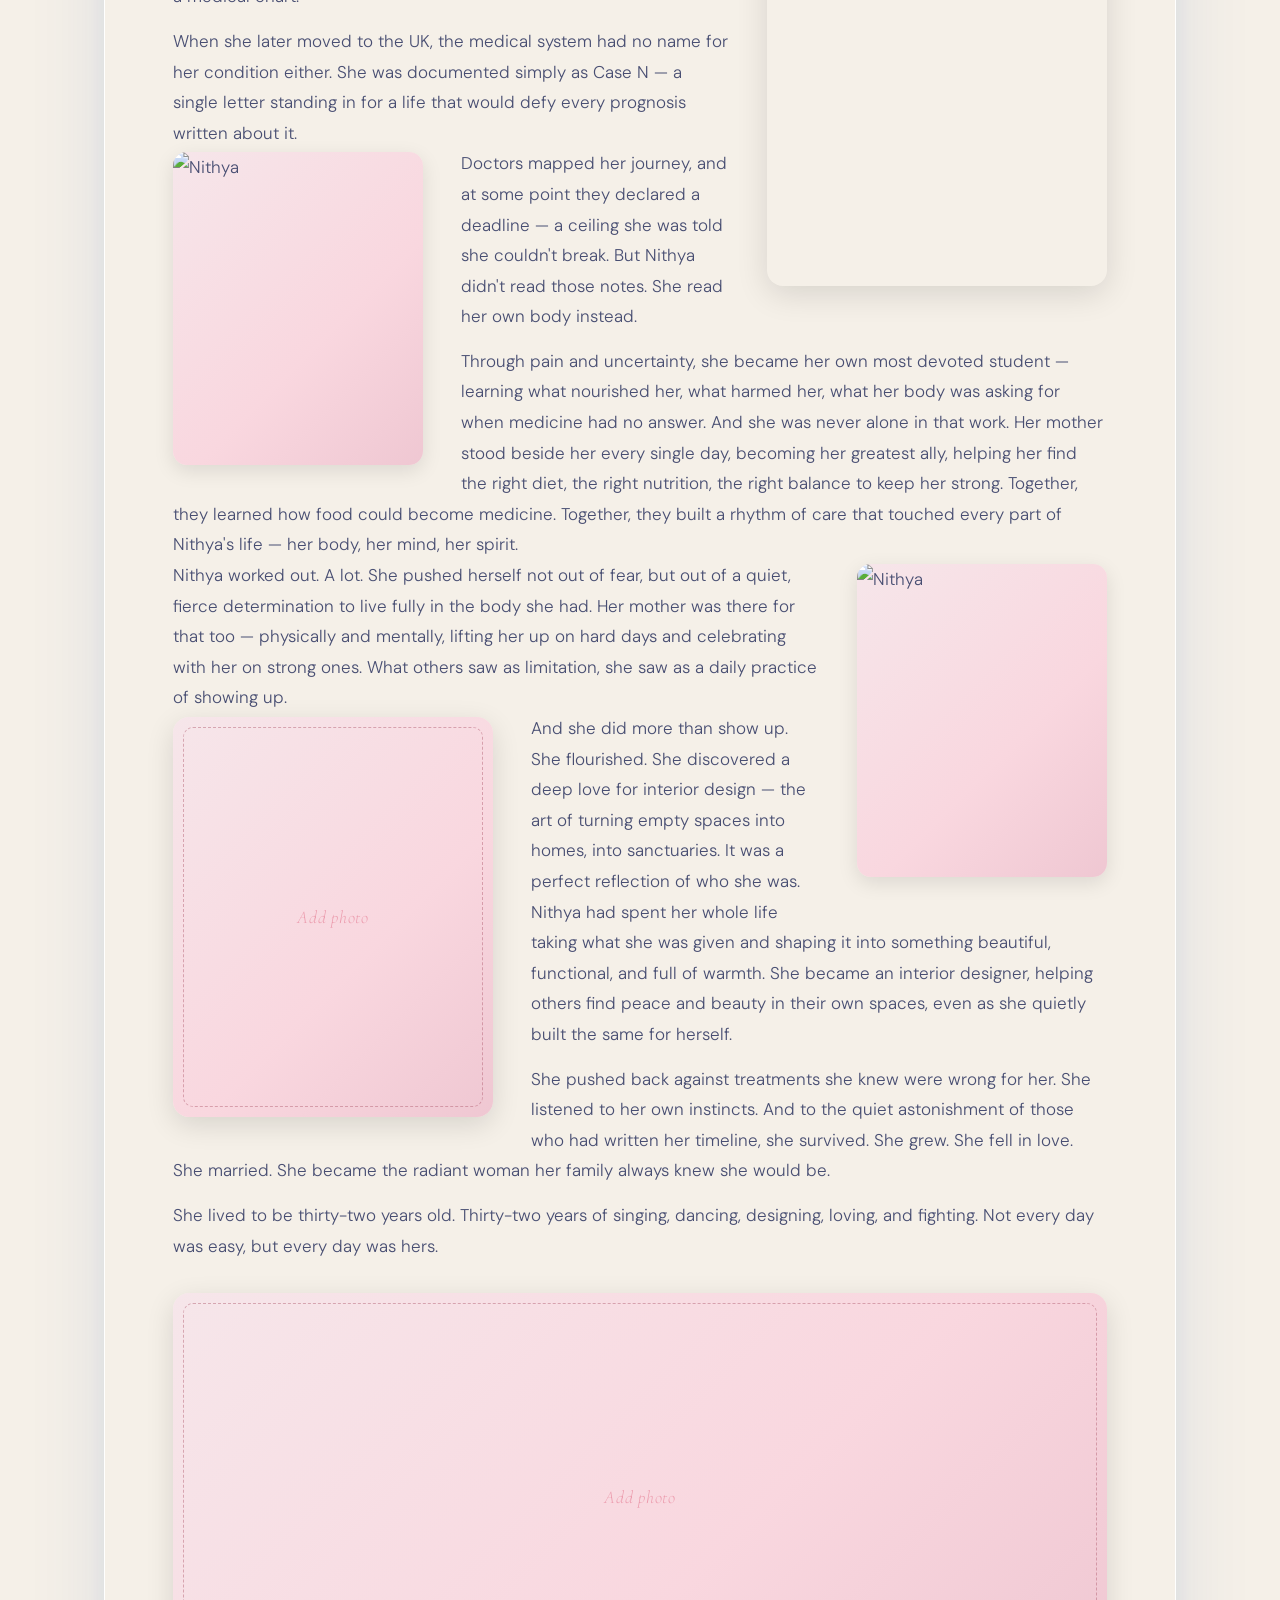
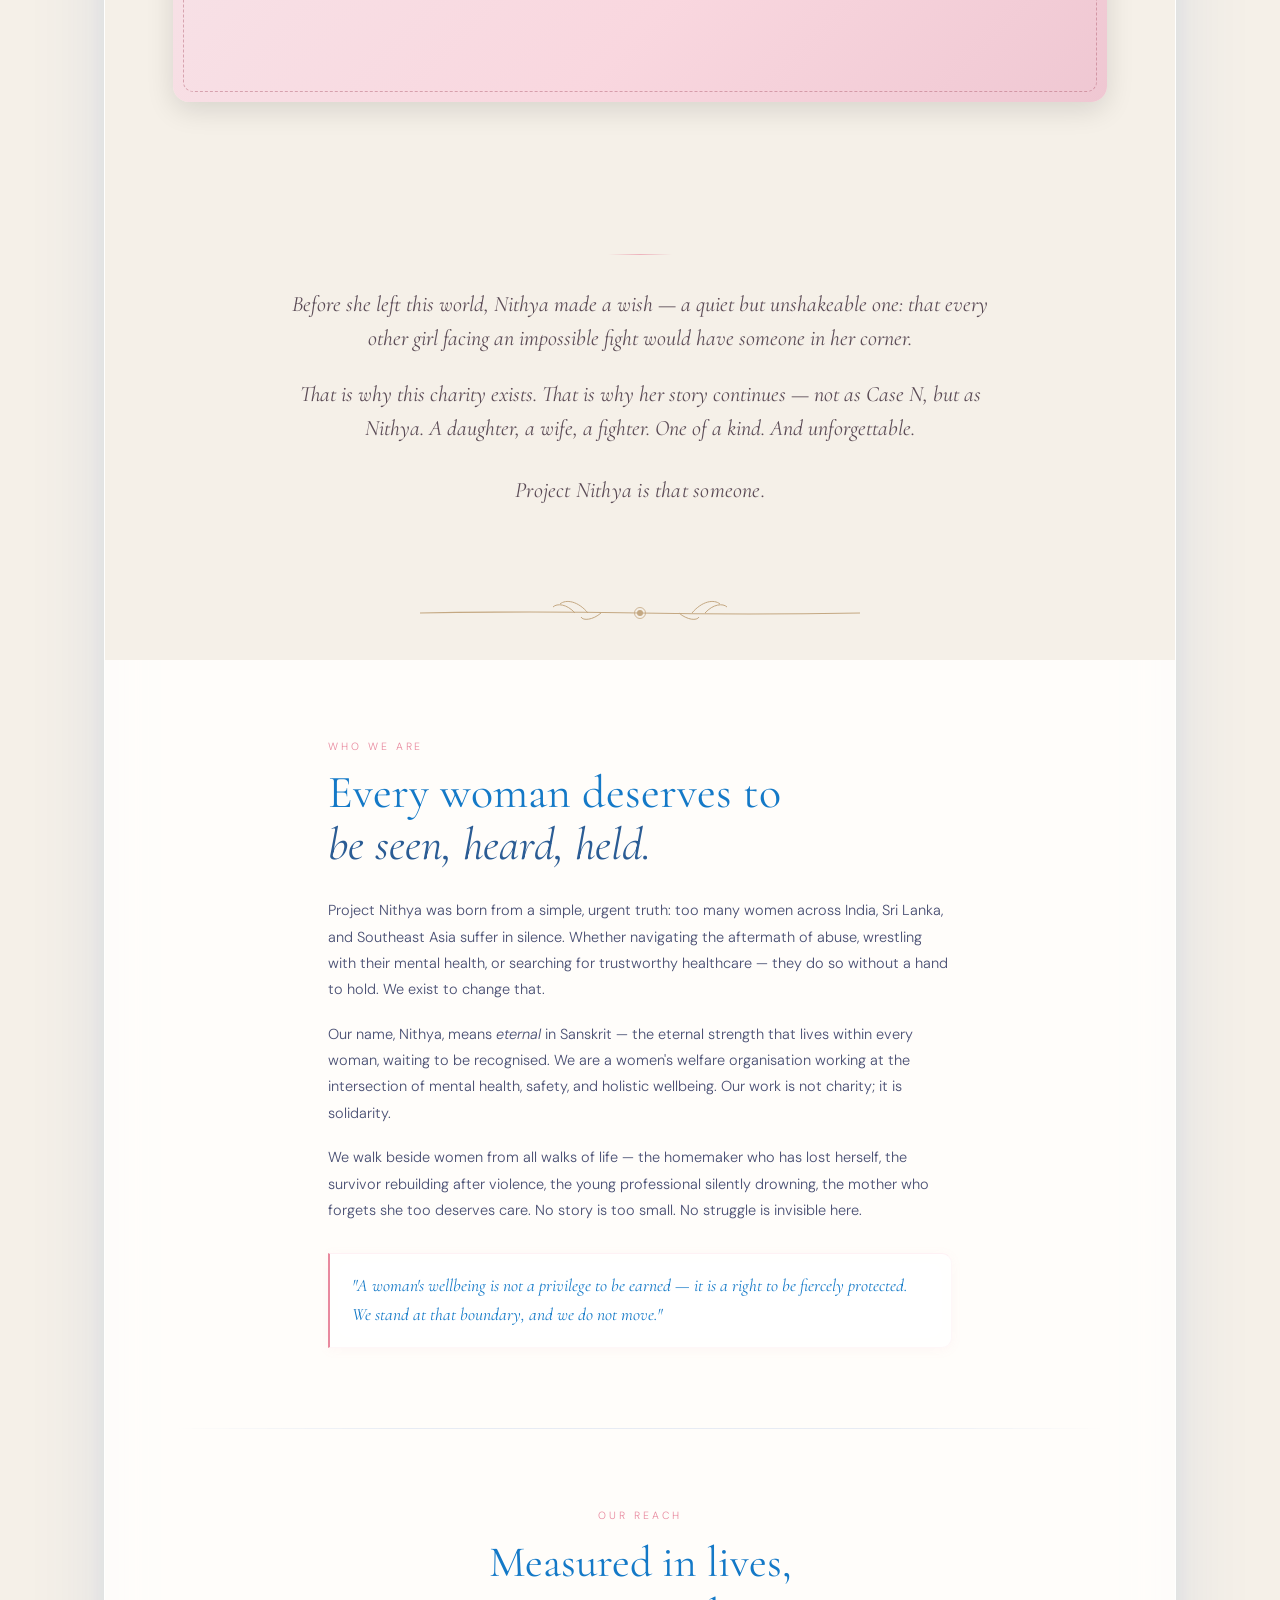
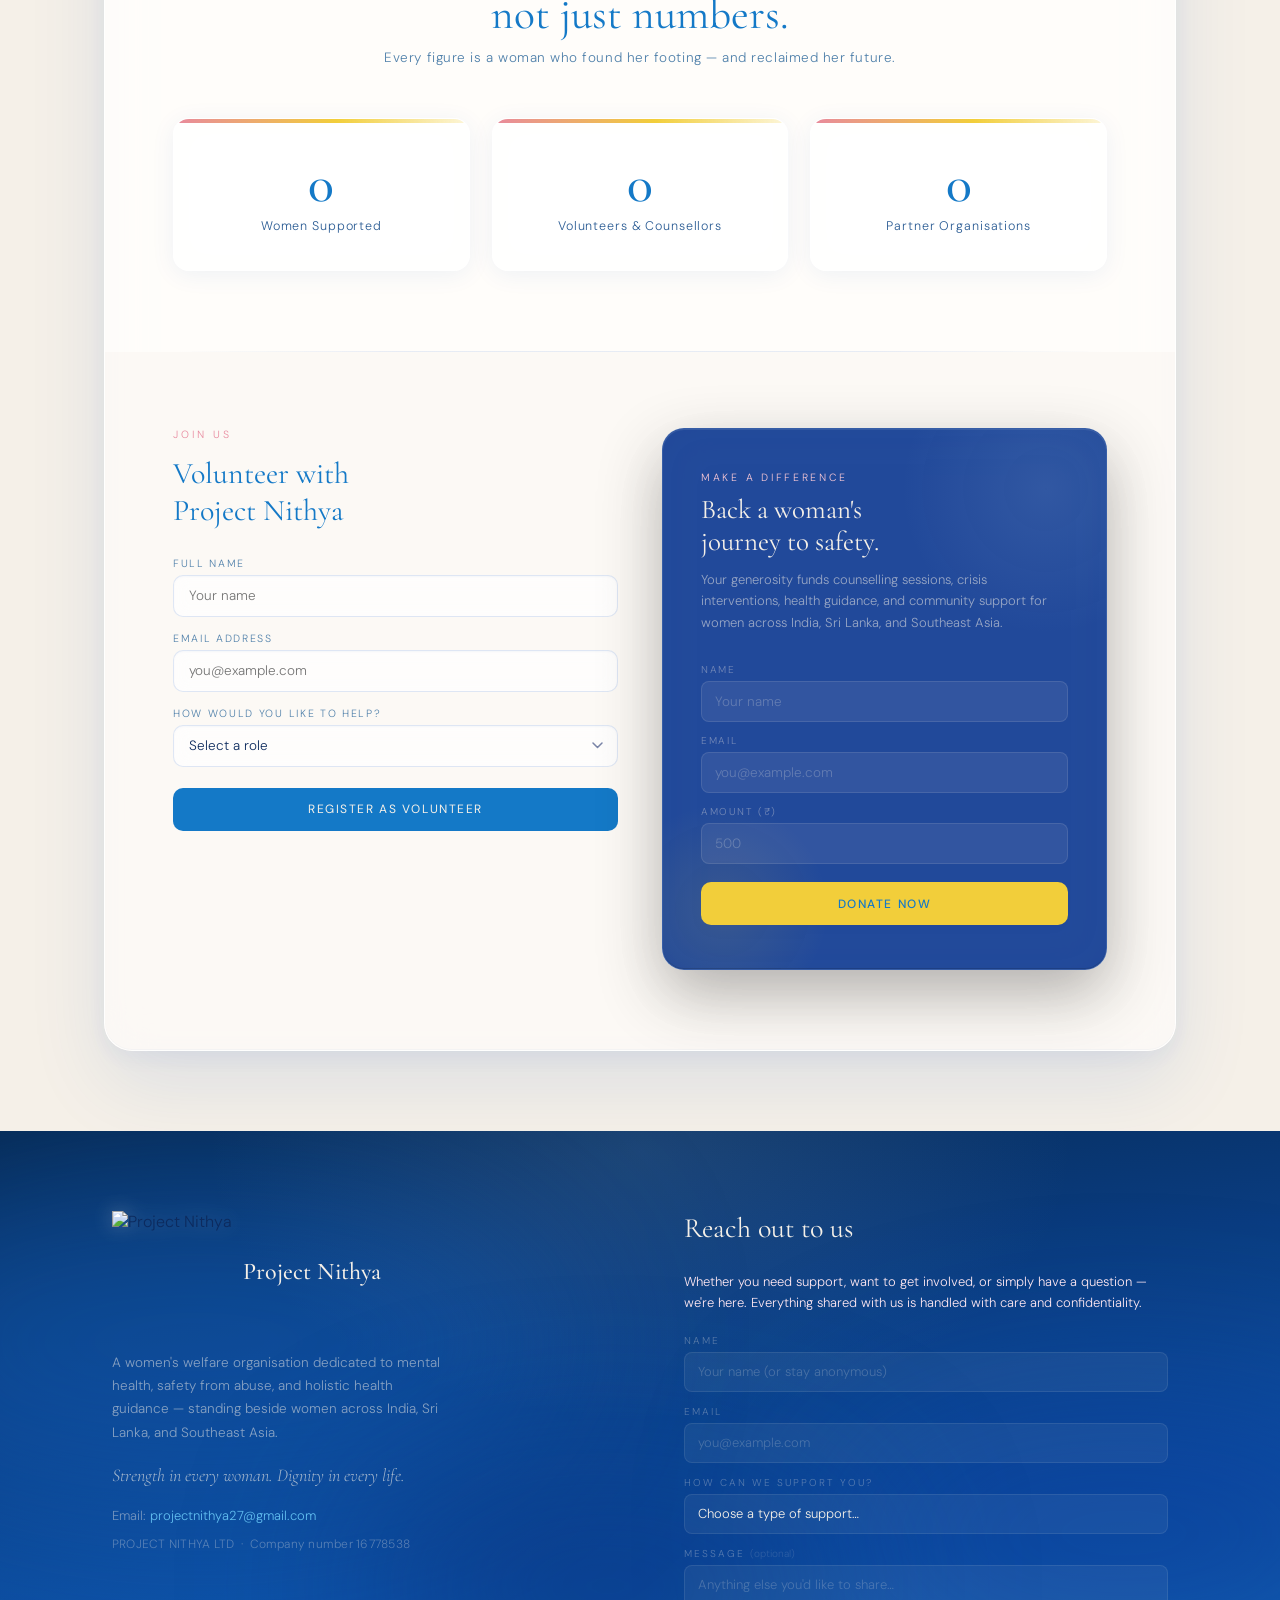
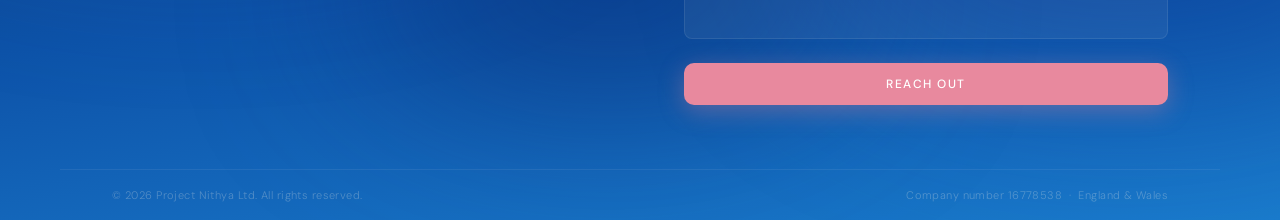
==== commit de3713db: "Redesign Nithya story section with magazine-style image layout - Replace 'She Was Case N' heading wi" ====
--- a/index.html
+++ b/index.html
@@ -588,32 +588,114 @@
     .casen-inner {
       max-width: 1100px;
       margin: 0 auto;
-      display: grid;
-      grid-template-columns: 1fr 360px;
-      gap: 64px;
-      align-items: start;
-    }
-
-    .casen-photos { display: flex; flex-direction: column; gap: 12px; }
+    }
+
+    .casen-inner::after {
+      content: "";
+      display: block;
+      clear: both;
+    }
 
     .casen-photo-main {
-      width: 100%;
+      width: 340px;
       display: block;
       border-radius: 16px;
       object-fit: cover;
       aspect-ratio: 3 / 4;
       box-shadow: 0 8px 32px rgba(0,0,0,0.12);
-    }
-
-    .casen-photo-row { display: grid; grid-template-columns: 1fr 1fr; gap: 12px; }
+      transition: transform 0.45s ease, box-shadow 0.45s ease, filter 0.45s ease;
+      cursor: pointer;
+    }
+
+    .casen-photo-main:hover {
+      transform: translateY(-4px) scale(1.015);
+      box-shadow: 0 16px 44px rgba(0,0,0,0.18);
+      filter: brightness(1.04);
+    }
 
     .casen-photo-sm {
+      width: 250px;
+      display: block;
+      border-radius: 14px;
+      object-fit: cover;
+      aspect-ratio: 4 / 5;
+      box-shadow: 0 6px 20px rgba(0,0,0,0.10);
+      transition: transform 0.45s ease, box-shadow 0.45s ease, filter 0.45s ease;
+      cursor: pointer;
+      background: linear-gradient(135deg, #f6e6ea 0%, #f9d7df 60%, #efc7d2 100%);
+    }
+
+    .casen-photo-sm:hover {
+      transform: translateY(-4px) scale(1.03);
+      box-shadow: 0 14px 32px rgba(232,137,158,0.28);
+      filter: brightness(1.05);
+    }
+
+    .casen-photo-lg {
+      width: 320px;
+      display: block;
+      border-radius: 16px;
+      object-fit: cover;
+      aspect-ratio: 4 / 5;
+      box-shadow: 0 8px 28px rgba(0,0,0,0.12);
+      transition: transform 0.45s ease, box-shadow 0.45s ease, filter 0.45s ease;
+      cursor: pointer;
+      background: linear-gradient(135deg, #f6e6ea 0%, #f9d7df 60%, #efc7d2 100%);
+    }
+
+    .casen-photo-lg:hover {
+      transform: translateY(-4px) scale(1.02);
+      box-shadow: 0 16px 40px rgba(232,137,158,0.30);
+      filter: brightness(1.05);
+    }
+
+    .casen-fr { float: right; margin: 4px 0 22px 38px; shape-margin: 16px; }
+    .casen-fl { float: left;  margin: 4px 38px 22px 0; shape-margin: 16px; }
+
+    .casen-fw {
+      float: none;
+      clear: both;
       width: 100%;
+      margin: 32px 0;
+      aspect-ratio: 16 / 7;
+    }
+
+    .casen-body::after {
+      content: "";
       display: block;
-      border-radius: 12px;
-      object-fit: cover;
-      aspect-ratio: 1 / 1;
-      box-shadow: 0 4px 16px rgba(0,0,0,0.10);
+      clear: both;
+    }
+
+    .casen-placeholder {
+      position: relative;
+      display: flex;
+      align-items: center;
+      justify-content: center;
+      color: var(--pink-deep);
+      font-family: 'Cormorant Garamond', serif;
+      font-style: italic;
+      font-size: 18px;
+      letter-spacing: 0.04em;
+      overflow: hidden;
+    }
+
+    .casen-placeholder::before {
+      content: "";
+      position: absolute;
+      inset: 10px;
+      border: 1px dashed rgba(176, 90, 110, 0.45);
+      border-radius: 10px;
+      pointer-events: none;
+    }
+
+    .casen-placeholder span {
+      position: relative;
+      z-index: 1;
+      opacity: 0.75;
+    }
+
+    .casen-placeholder:hover span {
+      opacity: 1;
     }
 
     .casen-head {
@@ -652,7 +734,6 @@
       font-weight: 300;
       line-height: 1.8;
       color: #484E72;
-      max-width: 640px;
     }
 
     .casen-line + .casen-line { margin-top: 14px; }
@@ -662,10 +743,41 @@
       font-family: 'Cormorant Garamond', serif;
       font-style: italic;
       font-weight: 500;
-      font-size: 22px;
+      font-size: 26px;
       color: var(--pink-deep);
       letter-spacing: 0.01em;
     }
+
+    .casen-footer {
+      max-width: 820px;
+      margin: 72px auto 0;
+      padding: 48px 32px 8px;
+      text-align: center;
+      position: relative;
+    }
+
+    .casen-footer::before {
+      content: "";
+      display: block;
+      width: 64px;
+      height: 1px;
+      background: linear-gradient(90deg, transparent, rgba(232,137,158,0.6), transparent);
+      margin: 0 auto 32px;
+    }
+
+    .casen-footer .casen-line {
+      font-family: 'Cormorant Garamond', serif;
+      font-style: italic;
+      font-weight: 400;
+      font-size: 22px;
+      line-height: 1.55;
+      color: #5a4a55;
+      max-width: 720px;
+      margin-left: auto;
+      margin-right: auto;
+    }
+
+    .casen-footer .casen-line + .casen-line { margin-top: 22px; }
 
     .casen-motif {
       position: relative;
@@ -1365,9 +1477,12 @@
 
       #main-card { padding: 0 16px 60px; margin-top: 40px; }
       .casen-story { padding: 52px 24px 40px; }
-      .casen-inner { grid-template-columns: 1fr; gap: 32px; }
-      .casen-photos { order: -1; }
+      .casen-fr, .casen-fl { float: none; margin: 18px auto; }
+      .casen-photo-main, .casen-photo-sm, .casen-photo-lg { width: 100%; max-width: 360px; margin-left: auto; margin-right: auto; }
       .casen-head { font-size: 32px; }
+      .casen-footer { margin-top: 48px; padding: 36px 8px 0; }
+      .casen-footer .casen-line { font-size: 19px; }
+      .casen-closer { font-size: 22px; }
       .botanical-divider { padding: 4px 0 16px; }
       .about { padding: 56px 24px; }
       .about { grid-template-columns: 1fr; padding: 48px 32px; gap: 38px; }
@@ -1530,24 +1645,28 @@
     <!-- ── CASE N STORY ── -->
     <section class="casen-story" id="about">
       <div class="casen-inner">
-        <div class="casen-text">
-          <h2 class="casen-head">She Was Case N.</h2>
-          <p class="casen-body">
-            <span class="casen-line">Nithya was, in the most literal sense, one of a kind. Her condition was so rare that the UK medical system had no name for it — she was documented simply as Case N, a single letter standing in for a life that defied every prognosis written about it.</span>
-            <span class="casen-line">From childhood, doctors mapped her journey through hospitals and tests, through organ failures and close calls, and at some point declared a deadline for her life — a ceiling she was never told she couldn't break.</span>
-            <span class="casen-line">But Nithya didn't read those notes. She read her own body instead. Through pain and uncertainty, she became her own most devoted student — learning what nourished her, what harmed her, what her body was asking for when medicine had no answer.</span>
-            <span class="casen-line">She pushed back against treatments she knew were wrong for her, and to the quiet astonishment of those who had written her timeline, she survived it. She grew. She married. She became the radiant young woman her family always knew she would be.</span>
-            <span class="casen-line">And before she left this world, she made a wish — that every other girl facing an impossible fight would have someone in their corner.</span>
-            <span class="casen-line casen-closer">Project Nithya is that someone.</span>
-          </p>
+        <h2 class="casen-head">Nithya's Story</h2>
+        <div class="casen-body">
+          <span class="casen-line">Nithya was, in the most literal sense, one of a kind. She came into the world a healthy baby — full of life, full of promise, and surrounded by love. For ten years, she grew like any other child: laughing, playing, and discovering. She loved to dance. She loved to sing. Her voice could fill a room with joy long before anyone knew how much her body was quietly carrying.</span>
+          <img class="casen-photo-main casen-fr" src="https://hdmnkxwpsxlxtrlseaqj.supabase.co/storage/v1/object/public/assets/nithya.jpg" alt="Nithya">
+          <span class="casen-line">Then, at age ten in India, everything changed. She was diagnosed with a complex autoimmune disease, but because the diagnosis came late, the condition had already begun to affect some of her organs — especially her lungs. What followed were years of hospitals, tests, and uncertainty. Yet even then, Nithya refused to be defined by a name on a medical chart.</span>
+          <span class="casen-line">When she later moved to the UK, the medical system had no name for her condition either. She was documented simply as Case N — a single letter standing in for a life that would defy every prognosis written about it.</span>
+          <img class="casen-photo-sm casen-fl" src="https://hdmnkxwpsxlxtrlseaqj.supabase.co/storage/v1/object/public/assets/nithya-2.jpg" alt="Nithya">
+          <span class="casen-line">Doctors mapped her journey, and at some point they declared a deadline — a ceiling she was told she couldn't break. But Nithya didn't read those notes. She read her own body instead.</span>
+          <span class="casen-line">Through pain and uncertainty, she became her own most devoted student — learning what nourished her, what harmed her, what her body was asking for when medicine had no answer. And she was never alone in that work. Her mother stood beside her every single day, becoming her greatest ally, helping her find the right diet, the right nutrition, the right balance to keep her strong. Together, they learned how food could become medicine. Together, they built a rhythm of care that touched every part of Nithya's life — her body, her mind, her spirit.</span>
+          <img class="casen-photo-sm casen-fr" src="https://hdmnkxwpsxlxtrlseaqj.supabase.co/storage/v1/object/public/assets/nithya-3.jpg" alt="Nithya">
+          <span class="casen-line">Nithya worked out. A lot. She pushed herself not out of fear, but out of a quiet, fierce determination to live fully in the body she had. Her mother was there for that too — physically and mentally, lifting her up on hard days and celebrating with her on strong ones. What others saw as limitation, she saw as a daily practice of showing up.</span>
+          <div class="casen-photo-lg casen-placeholder casen-fl" role="img" aria-label="Photo placeholder"><span>Add photo</span></div>
+          <span class="casen-line">And she did more than show up. She flourished. She discovered a deep love for interior design — the art of turning empty spaces into homes, into sanctuaries. It was a perfect reflection of who she was. Nithya had spent her whole life taking what she was given and shaping it into something beautiful, functional, and full of warmth. She became an interior designer, helping others find peace and beauty in their own spaces, even as she quietly built the same for herself.</span>
+          <span class="casen-line">She pushed back against treatments she knew were wrong for her. She listened to her own instincts. And to the quiet astonishment of those who had written her timeline, she survived. She grew. She fell in love. She married. She became the radiant woman her family always knew she would be.</span>
+          <span class="casen-line">She lived to be thirty-two years old. Thirty-two years of singing, dancing, designing, loving, and fighting. Not every day was easy, but every day was hers.</span>
+          <div class="casen-photo-lg casen-placeholder casen-fw" role="img" aria-label="Photo placeholder"><span>Add photo</span></div>
         </div>
-        <div class="casen-photos">
-          <img class="casen-photo-main" src="https://hdmnkxwpsxlxtrlseaqj.supabase.co/storage/v1/object/public/assets/nithya.jpg" alt="Nithya">
-          <div class="casen-photo-row">
-            <img class="casen-photo-sm" src="https://hdmnkxwpsxlxtrlseaqj.supabase.co/storage/v1/object/public/assets/nithya-2.jpg" alt="Nithya">
-            <img class="casen-photo-sm" src="https://hdmnkxwpsxlxtrlseaqj.supabase.co/storage/v1/object/public/assets/nithya-3.jpg" alt="Nithya">
-          </div>
-        </div>
+      </div>
+      <div class="casen-footer">
+        <span class="casen-line">Before she left this world, Nithya made a wish — a quiet but unshakeable one: that every other girl facing an impossible fight would have someone in her corner.</span>
+        <span class="casen-line">That is why this charity exists. That is why her story continues — not as Case N, but as Nithya. A daughter, a wife, a fighter. One of a kind. And unforgettable.</span>
+        <span class="casen-line casen-closer">Project Nithya is that someone.</span>
       </div>
     </section>
 
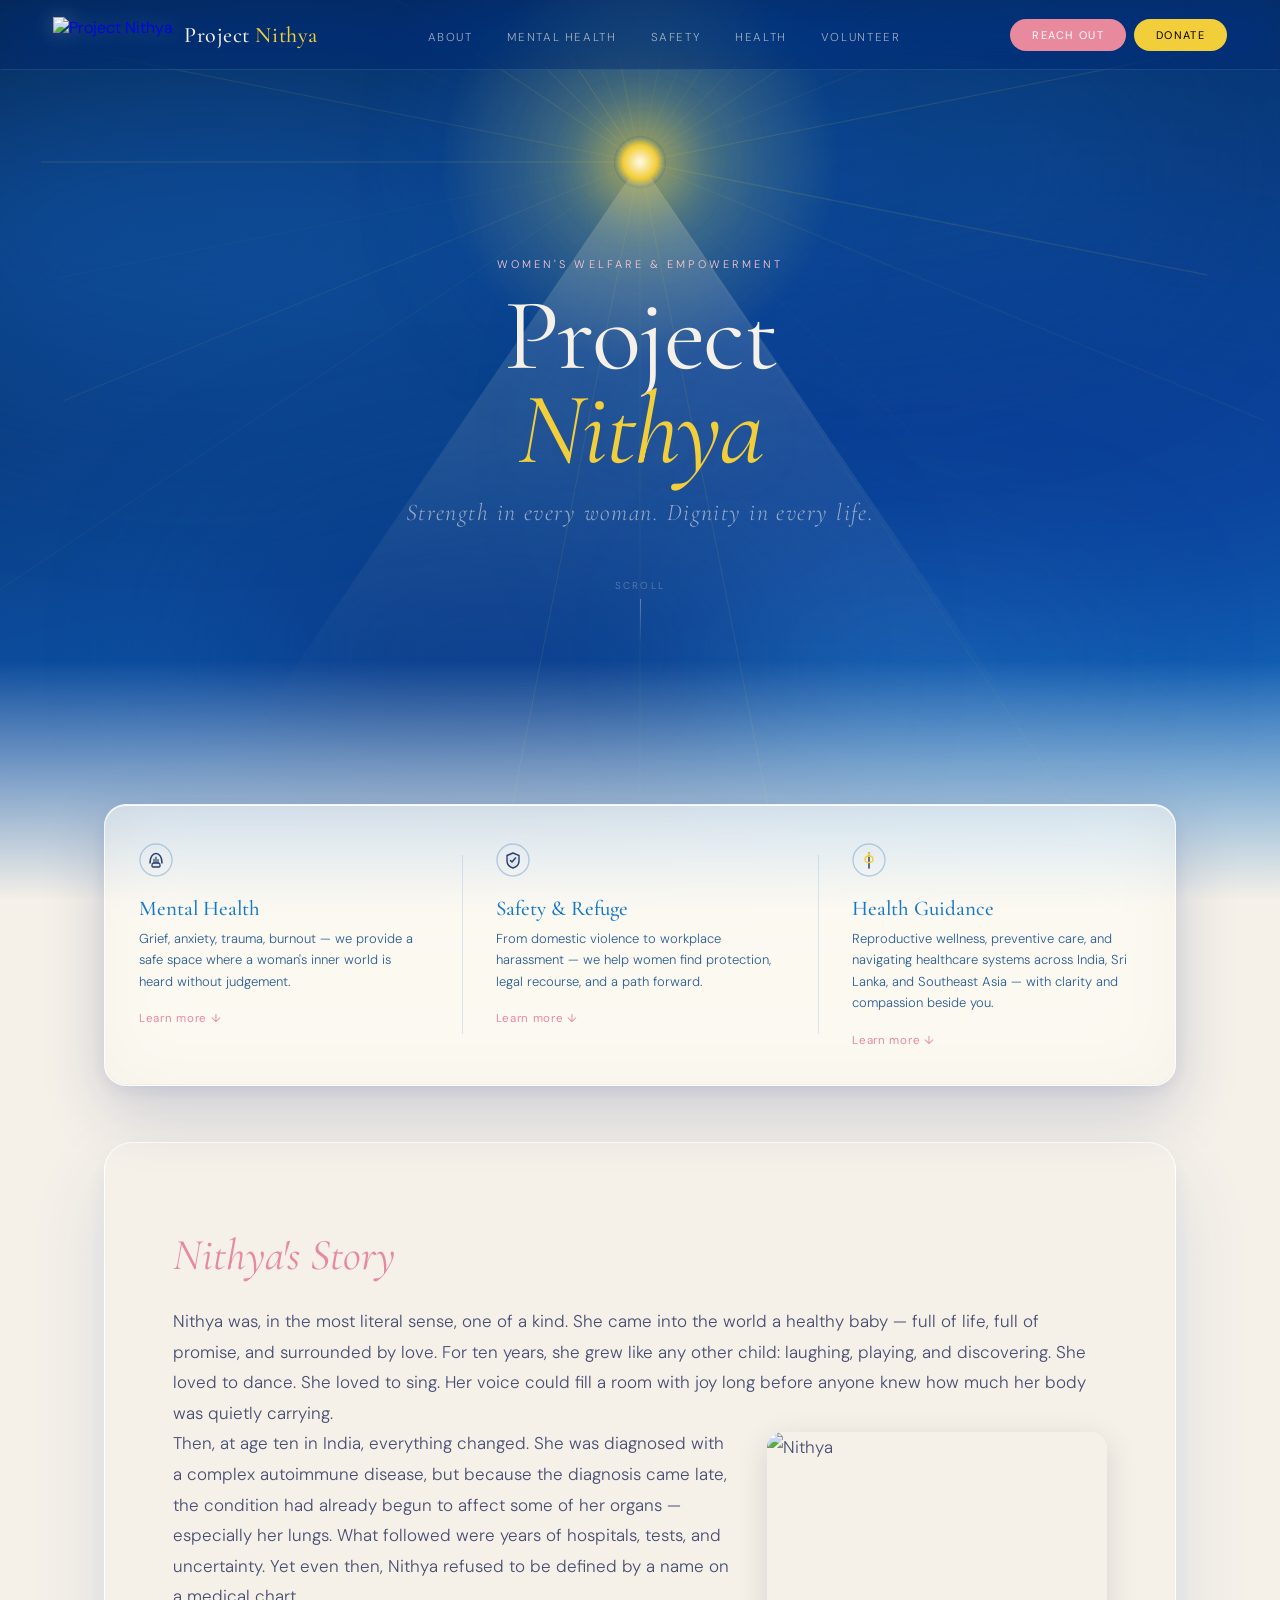
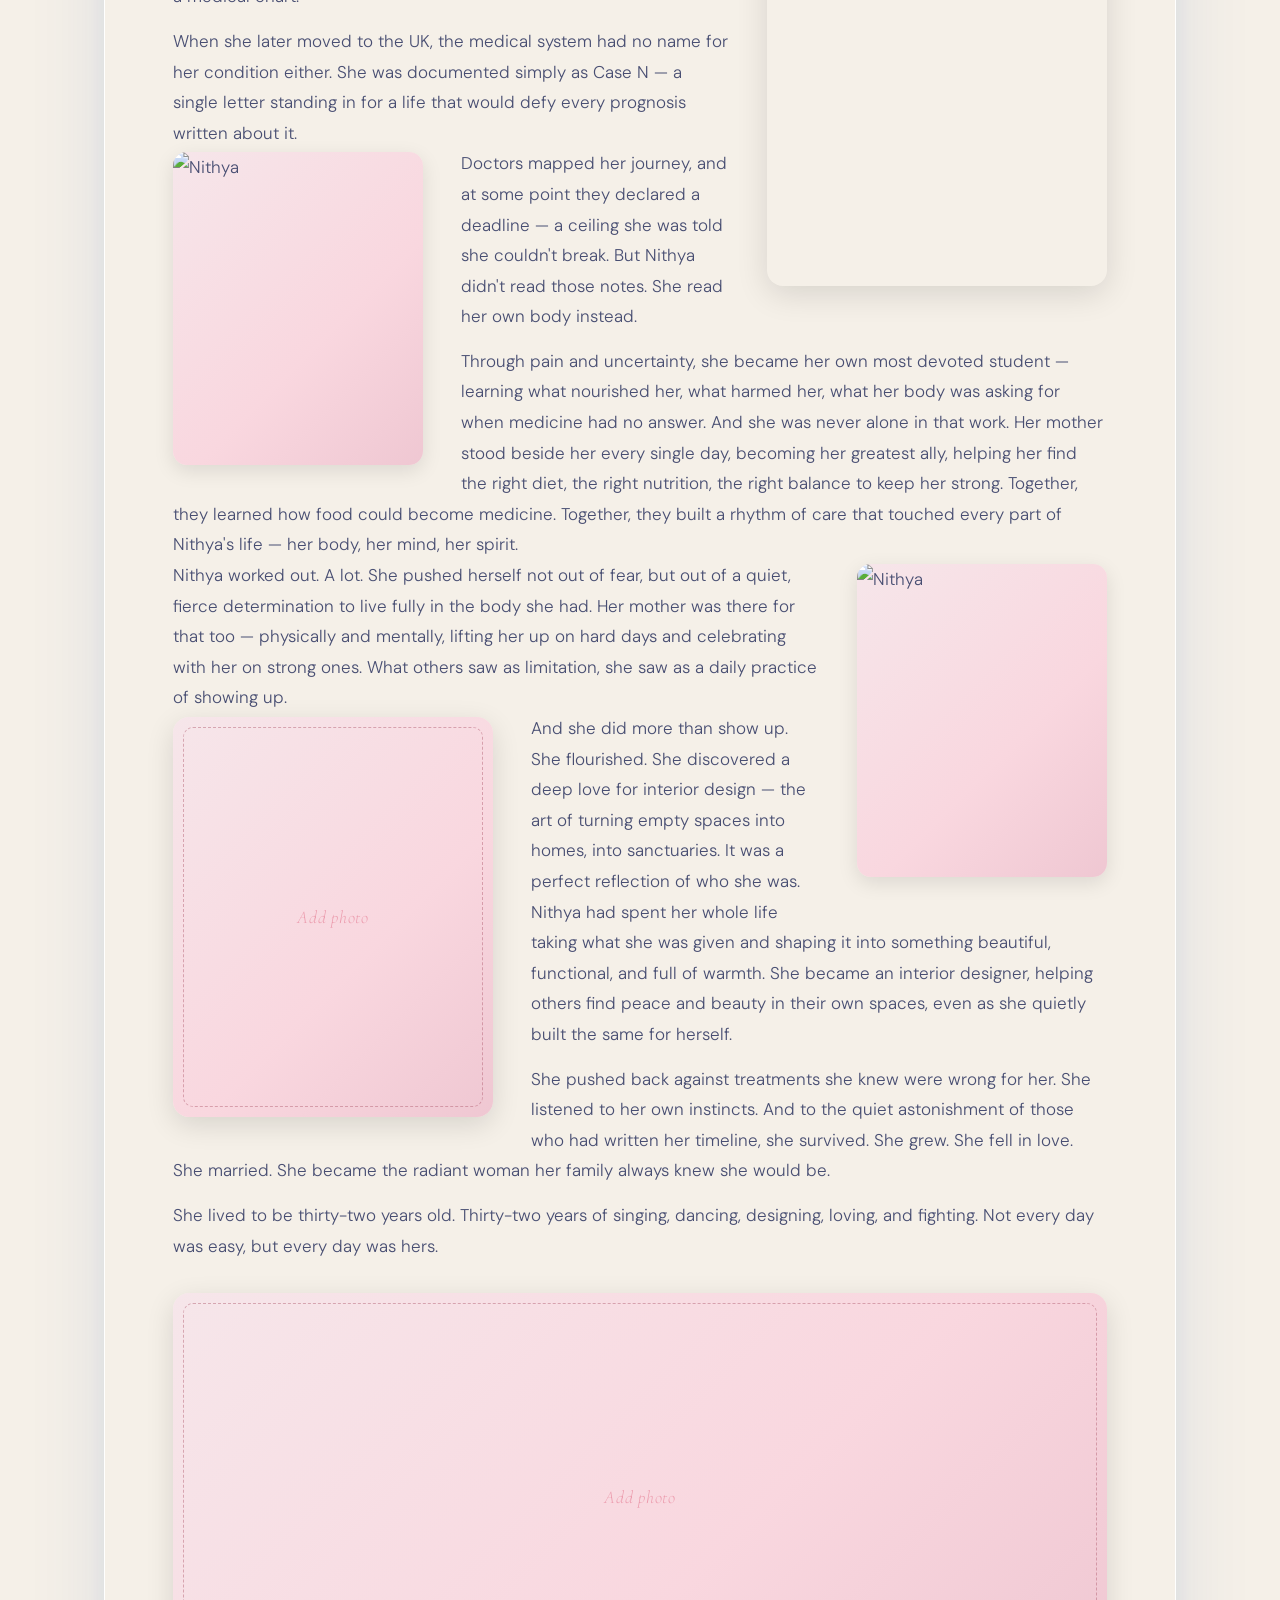
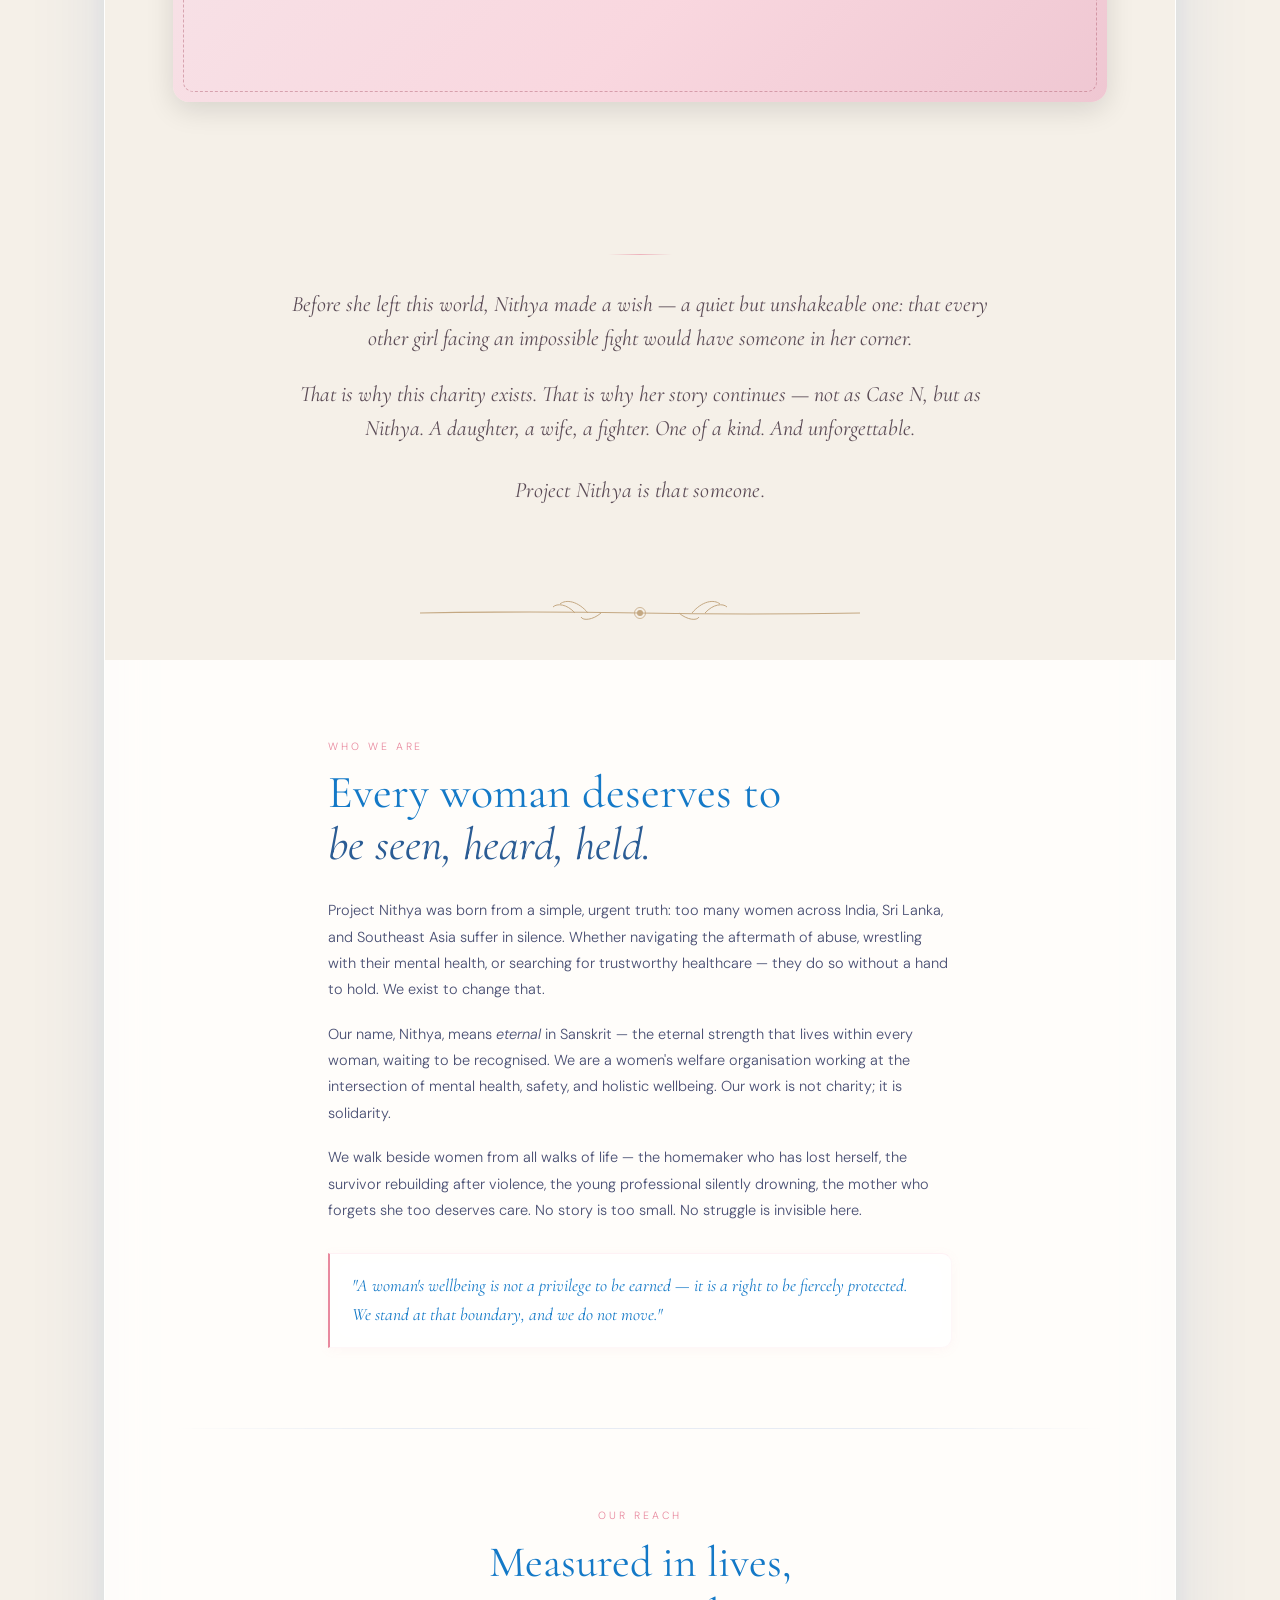
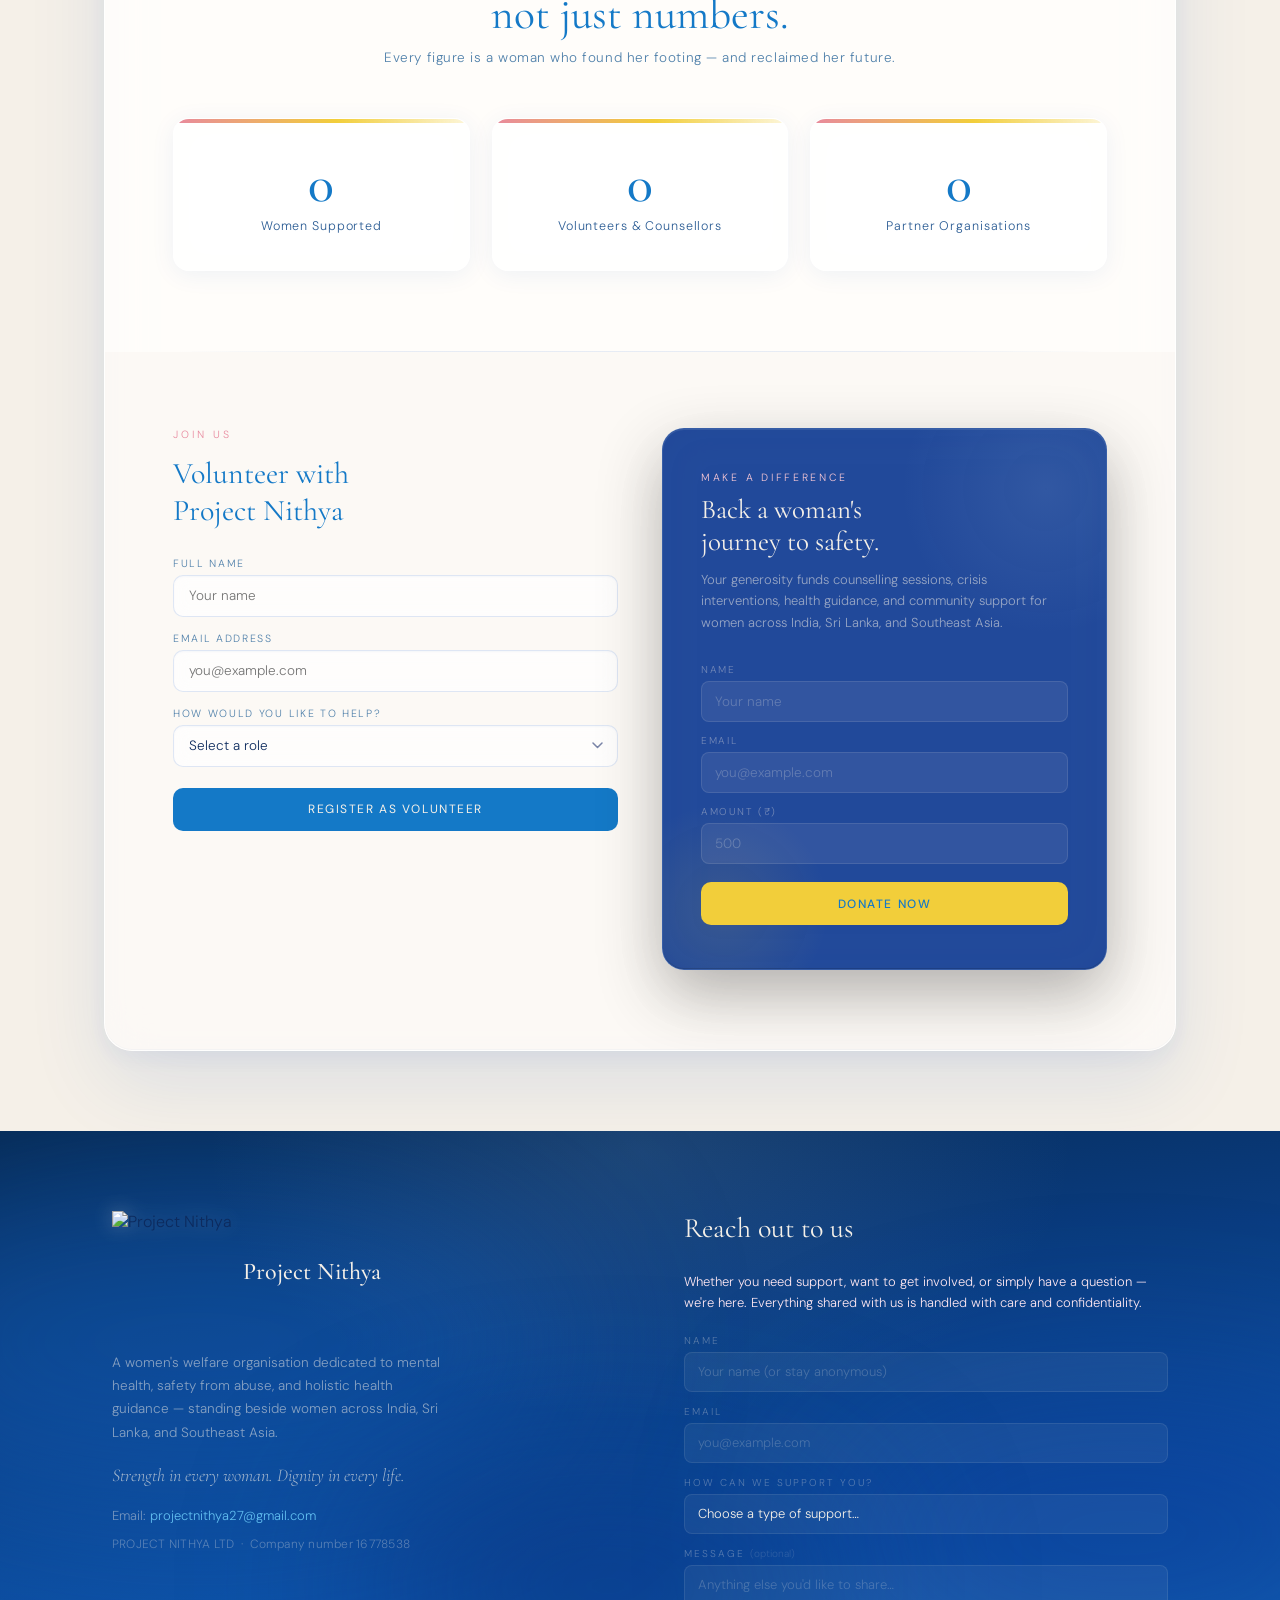
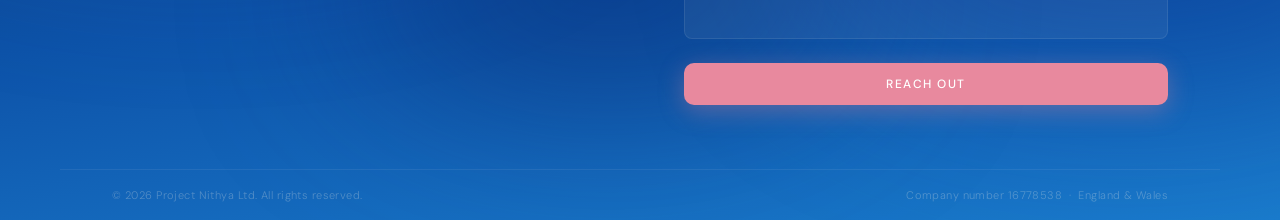
==== commit 4bf2a86b: "Enlarge story images on mobile to fill container width Drop 360px cap so floated images span full wi" ====
--- a/index.html
+++ b/index.html
@@ -1477,8 +1477,12 @@
 
       #main-card { padding: 0 16px 60px; margin-top: 40px; }
       .casen-story { padding: 52px 24px 40px; }
-      .casen-fr, .casen-fl { float: none; margin: 18px auto; }
-      .casen-photo-main, .casen-photo-sm, .casen-photo-lg { width: 100%; max-width: 360px; margin-left: auto; margin-right: auto; }
+      .casen-fr, .casen-fl, .casen-fw { float: none; clear: both; margin: 24px 0; }
+      .casen-photo-main, .casen-photo-sm, .casen-photo-lg { width: 100%; max-width: none; }
+      .casen-photo-main { aspect-ratio: 4 / 5; }
+      .casen-photo-sm { aspect-ratio: 4 / 5; }
+      .casen-photo-lg { aspect-ratio: 4 / 5; }
+      .casen-photo-lg.casen-fw { aspect-ratio: 16 / 9; }
       .casen-head { font-size: 32px; }
       .casen-footer { margin-top: 48px; padding: 36px 8px 0; }
       .casen-footer .casen-line { font-size: 19px; }
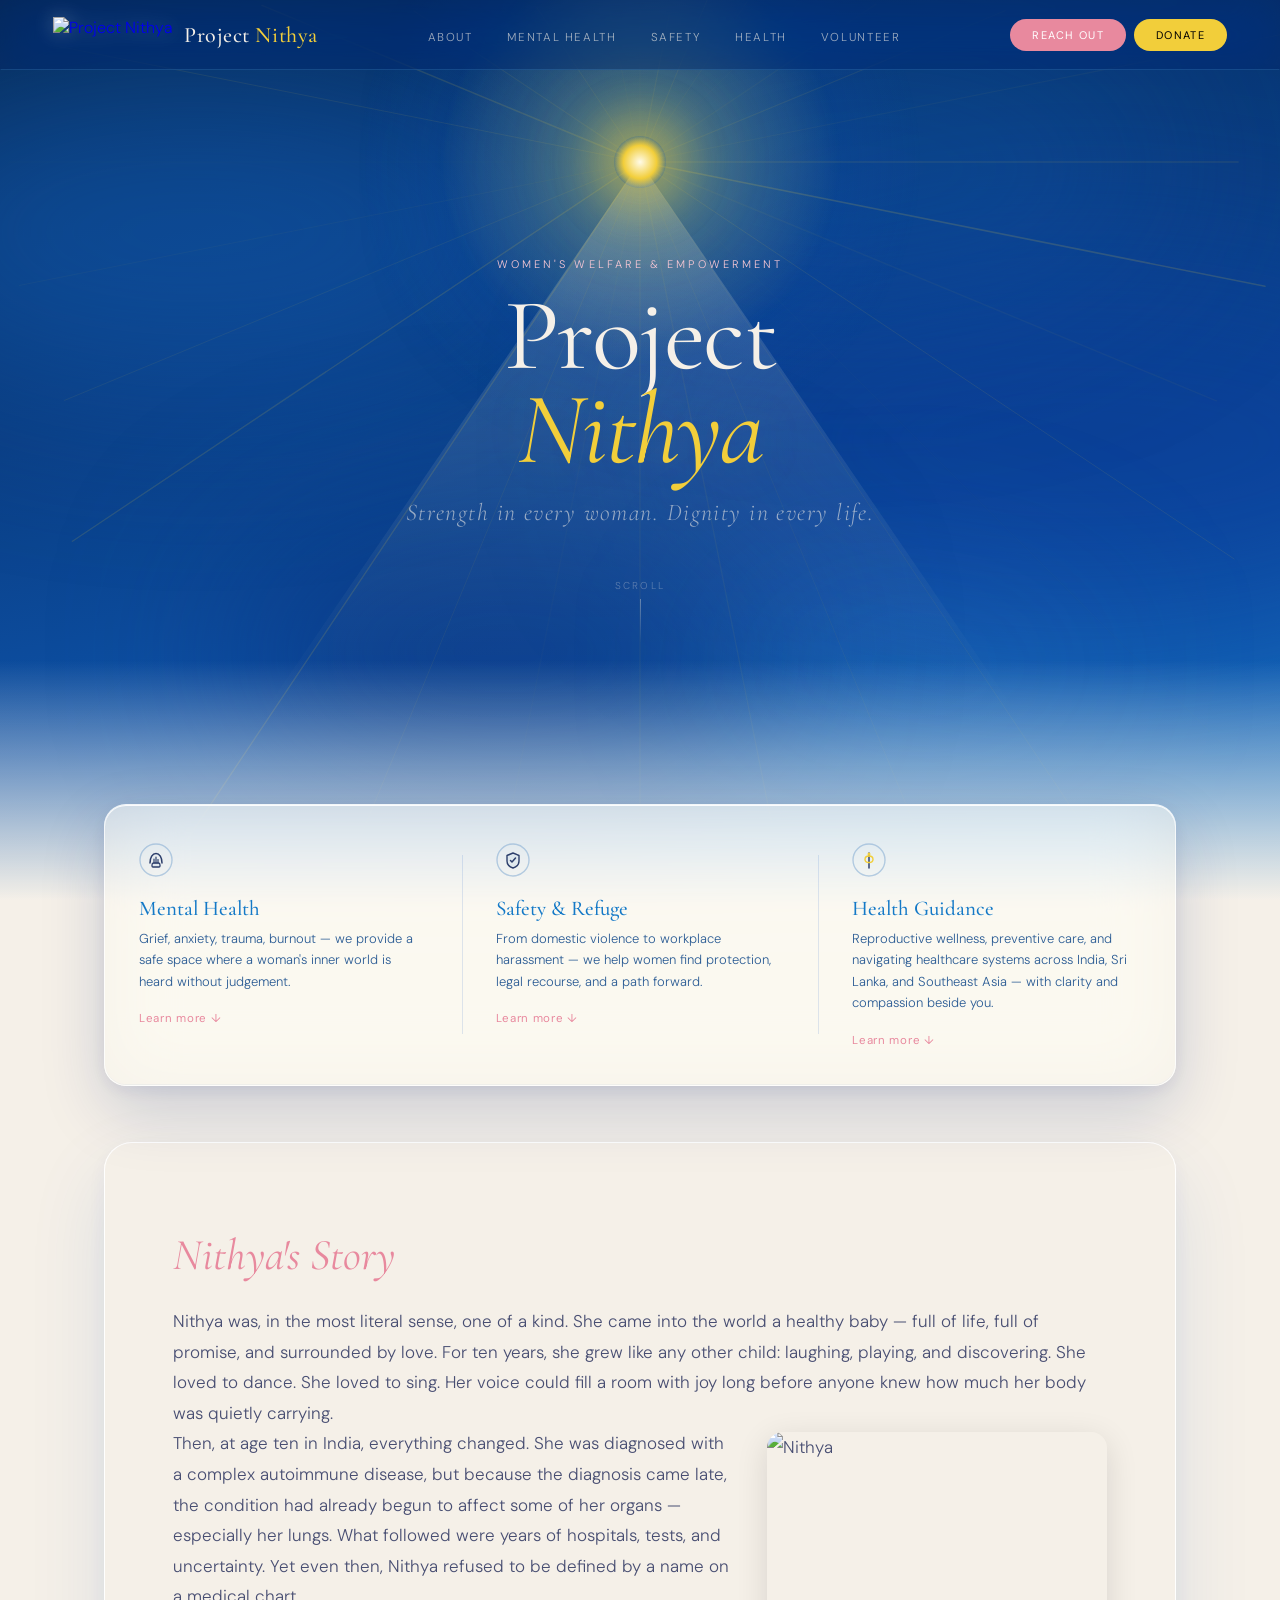
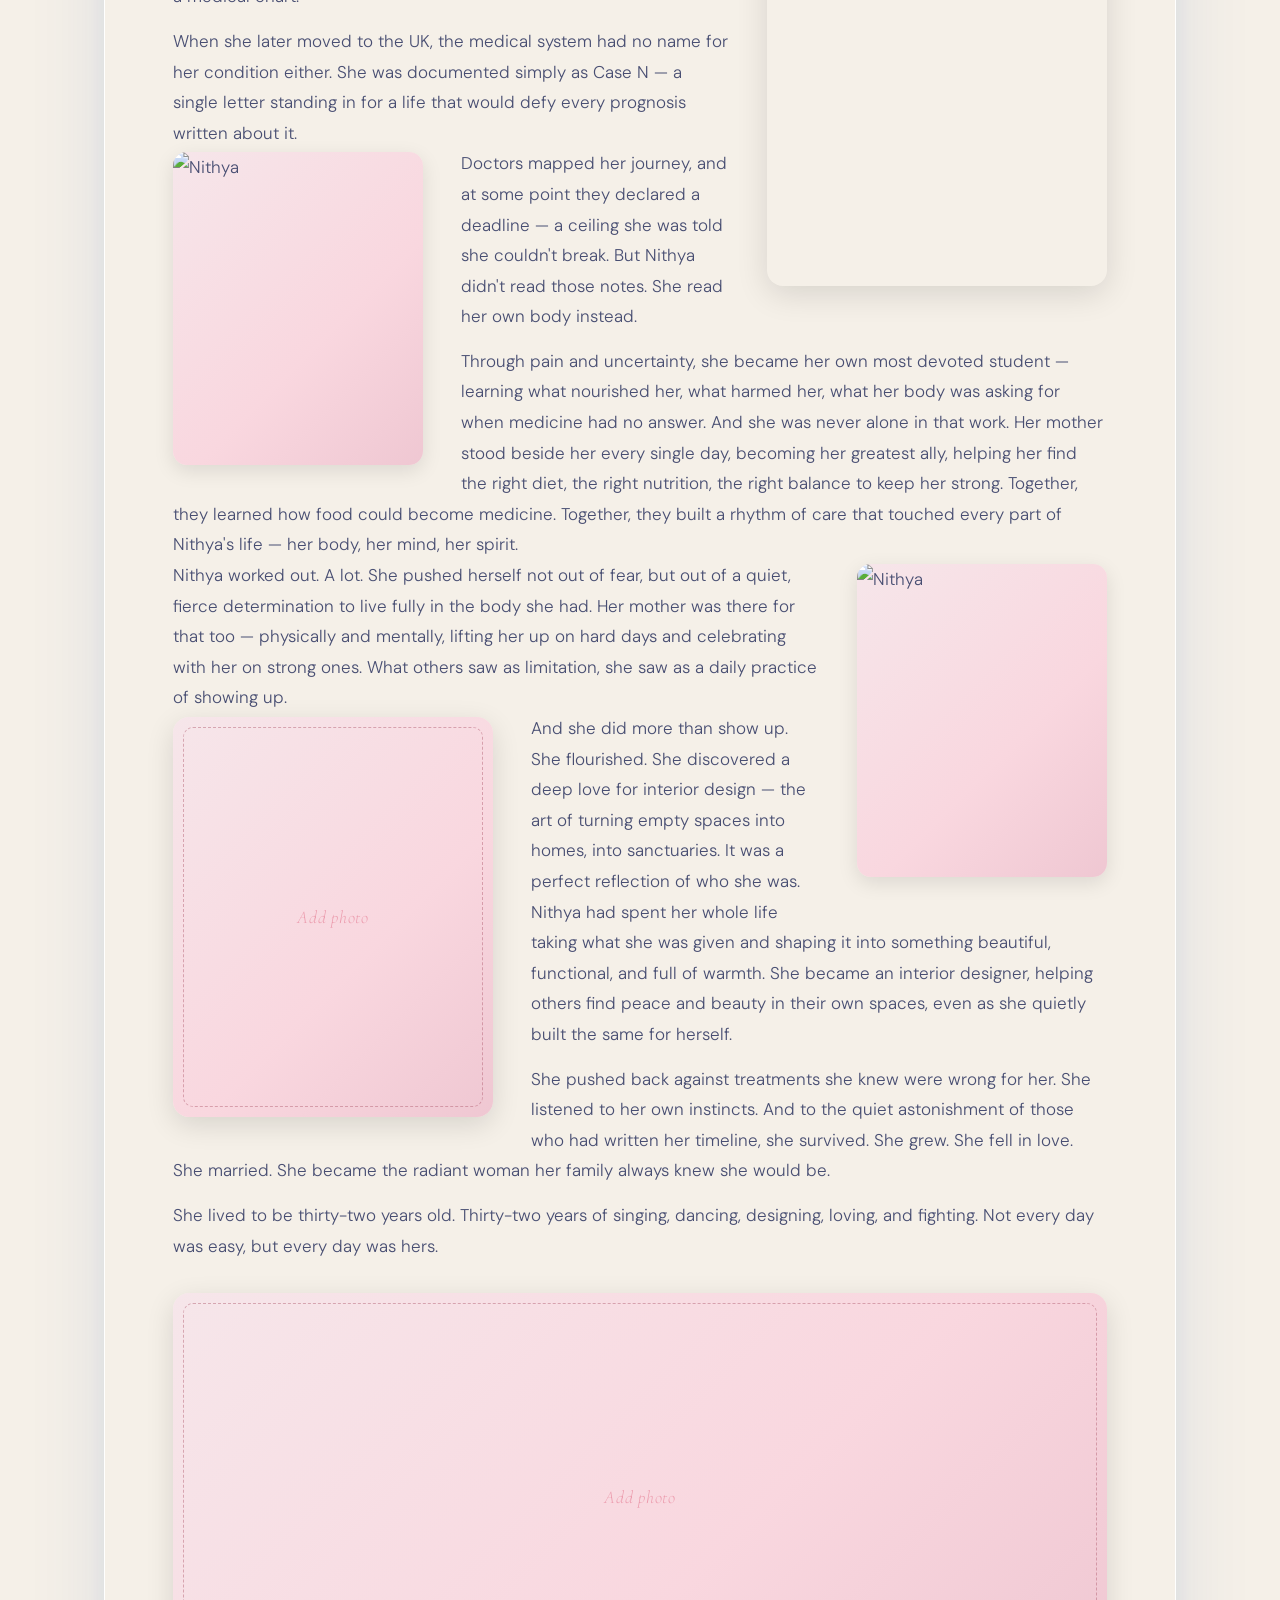
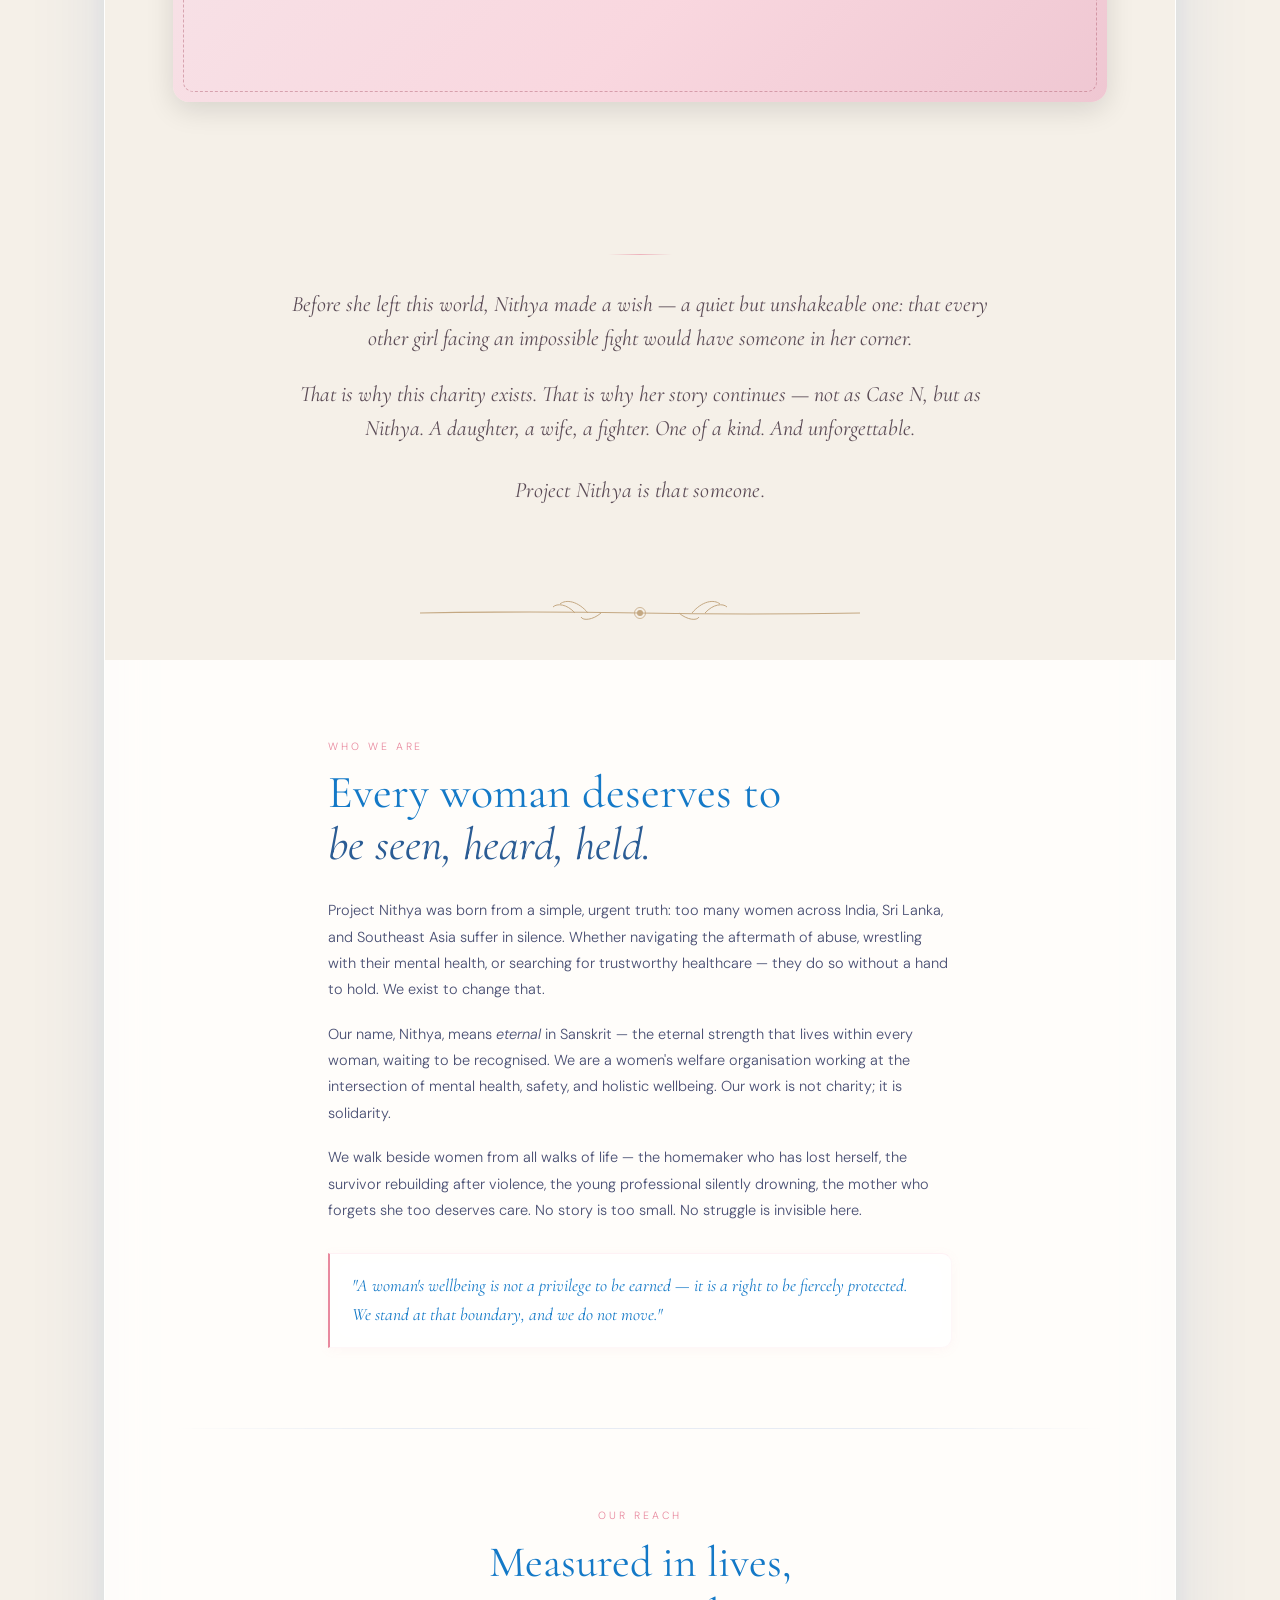
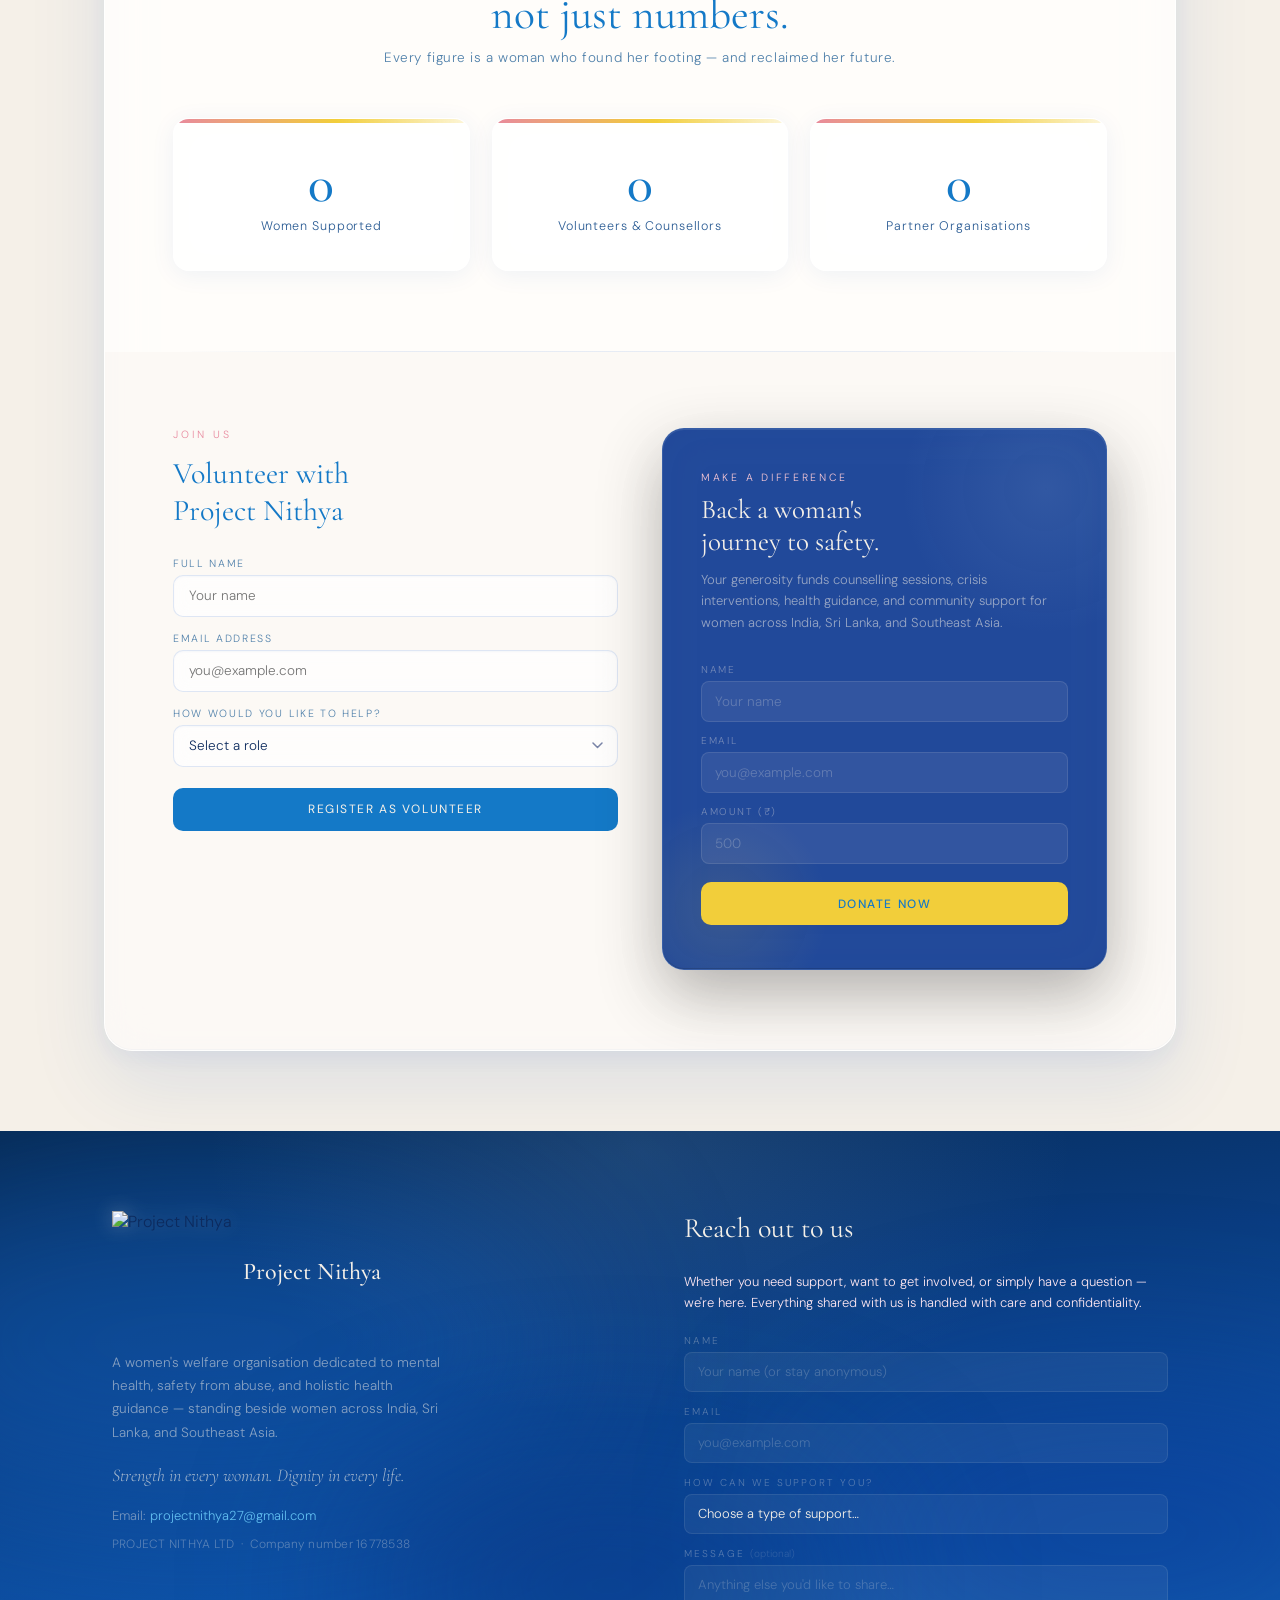
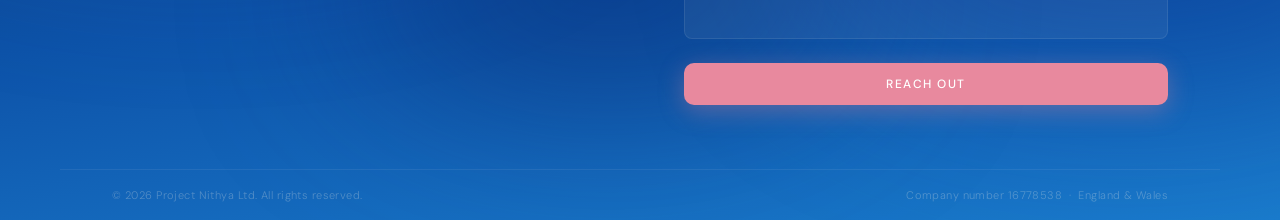
==== commit 16941703: "Restore mobile image cap, only banner stays full-width Floated portraits return to 360px max on mobi" ====
--- a/index.html
+++ b/index.html
@@ -1477,12 +1477,9 @@
 
       #main-card { padding: 0 16px 60px; margin-top: 40px; }
       .casen-story { padding: 52px 24px 40px; }
-      .casen-fr, .casen-fl, .casen-fw { float: none; clear: both; margin: 24px 0; }
-      .casen-photo-main, .casen-photo-sm, .casen-photo-lg { width: 100%; max-width: none; }
-      .casen-photo-main { aspect-ratio: 4 / 5; }
-      .casen-photo-sm { aspect-ratio: 4 / 5; }
-      .casen-photo-lg { aspect-ratio: 4 / 5; }
-      .casen-photo-lg.casen-fw { aspect-ratio: 16 / 9; }
+      .casen-fr, .casen-fl, .casen-fw { float: none; clear: both; margin: 24px auto; }
+      .casen-photo-main, .casen-photo-sm, .casen-photo-lg { width: 100%; max-width: 360px; }
+      .casen-photo-lg.casen-fw { width: 100%; max-width: none; aspect-ratio: 16 / 9; margin-left: 0; margin-right: 0; }
       .casen-head { font-size: 32px; }
       .casen-footer { margin-top: 48px; padding: 36px 8px 0; }
       .casen-footer .casen-line { font-size: 19px; }
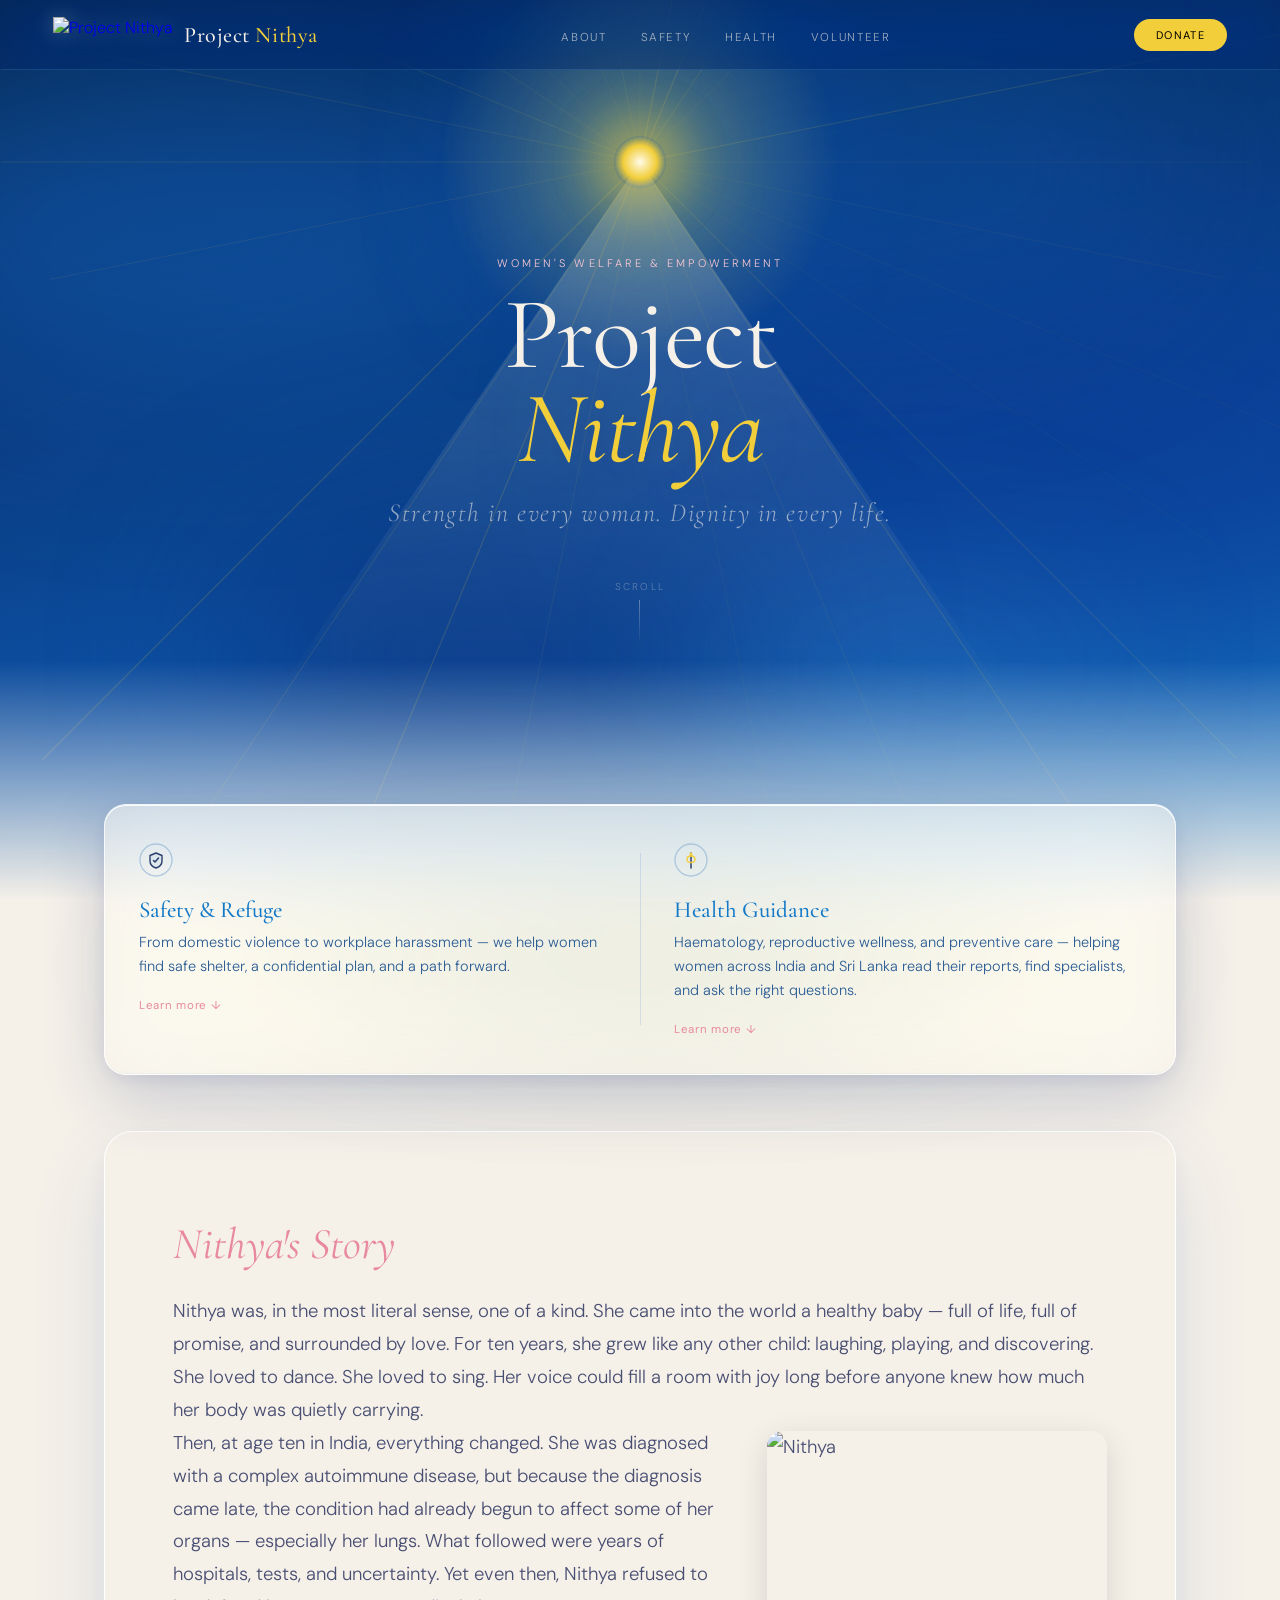
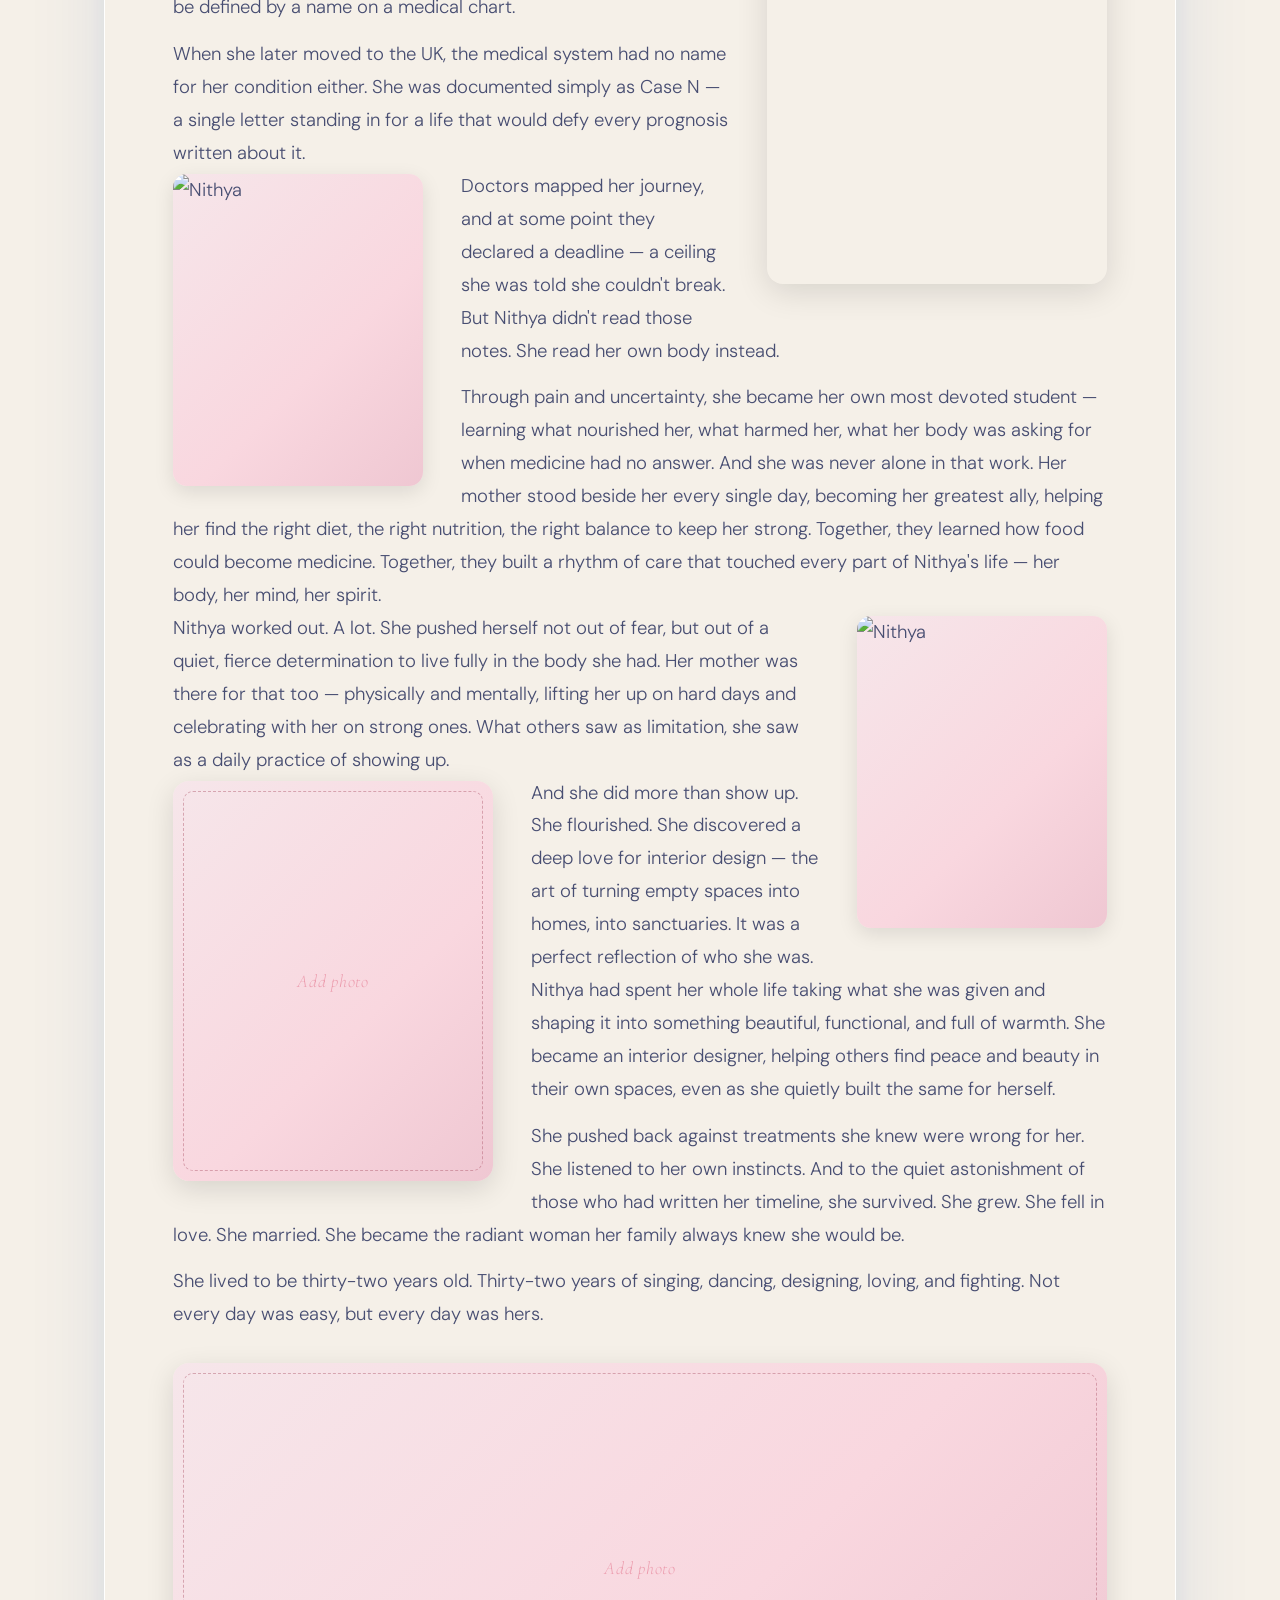
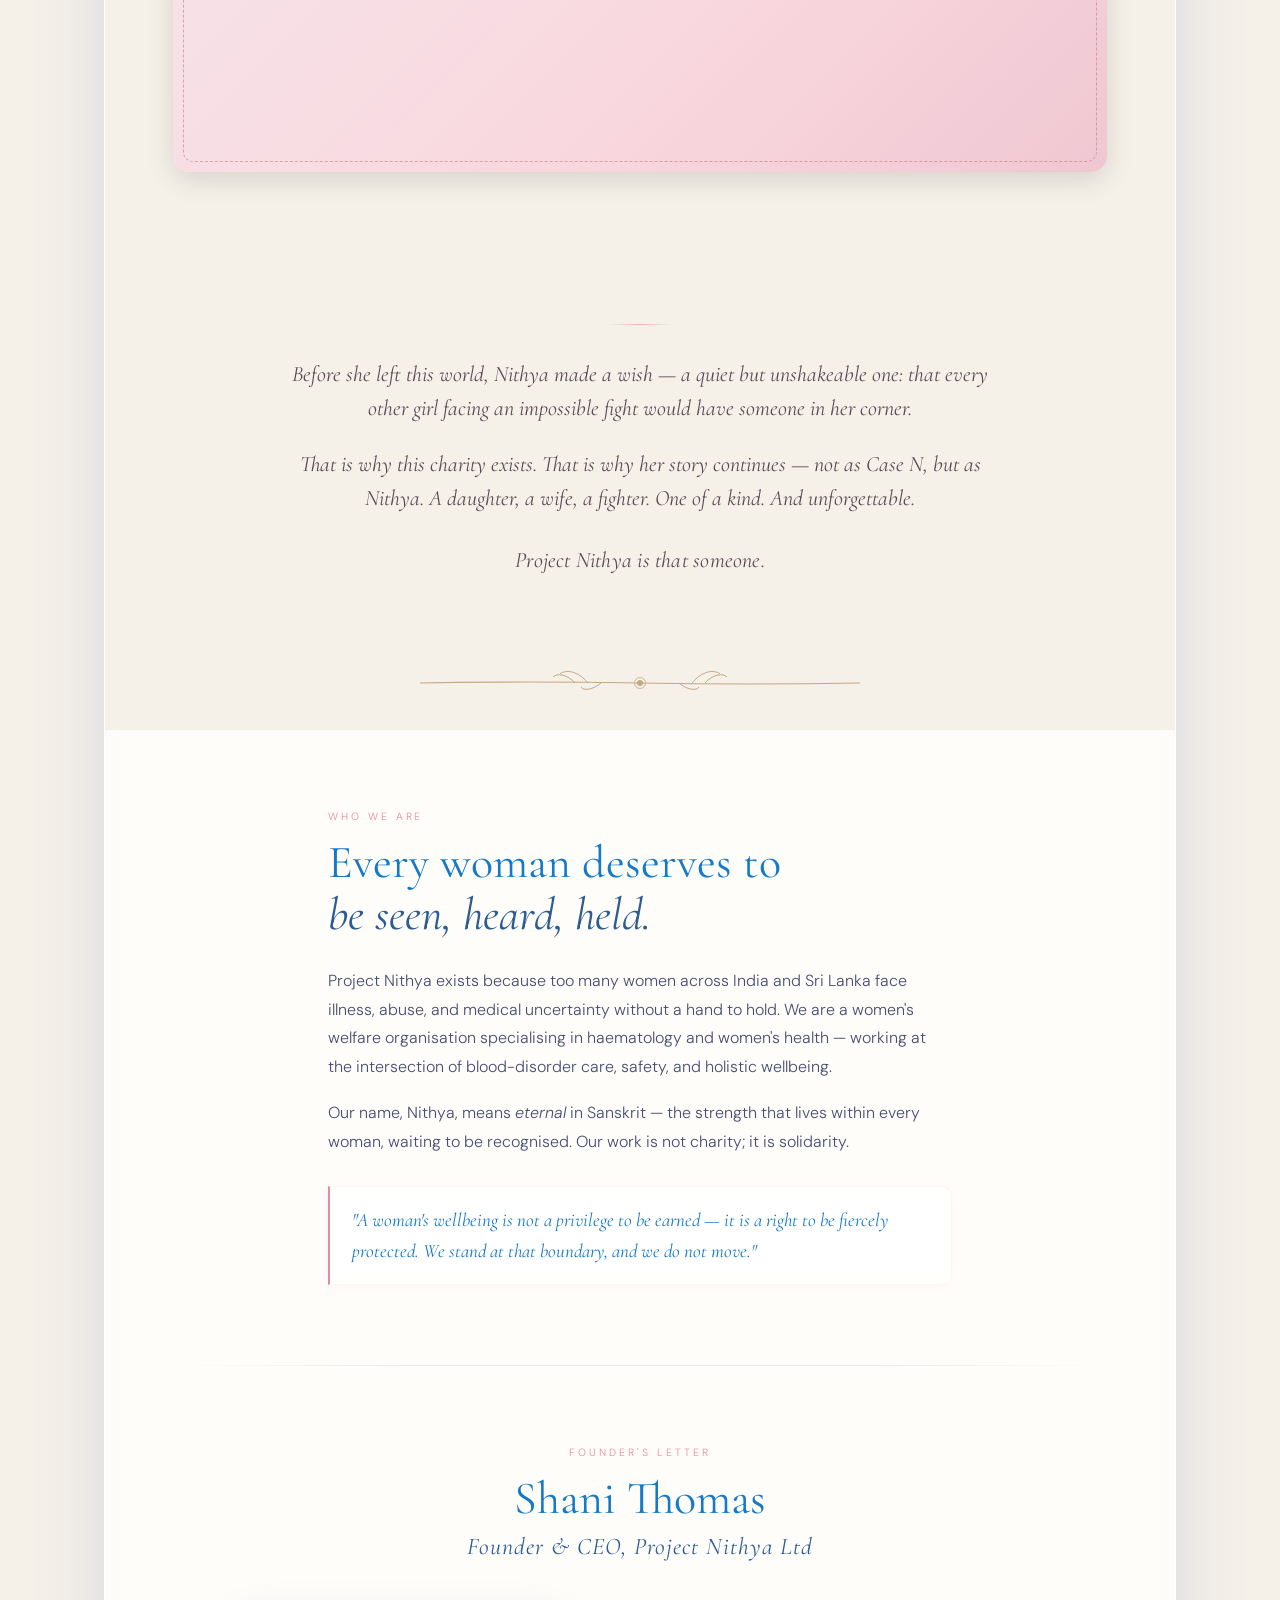
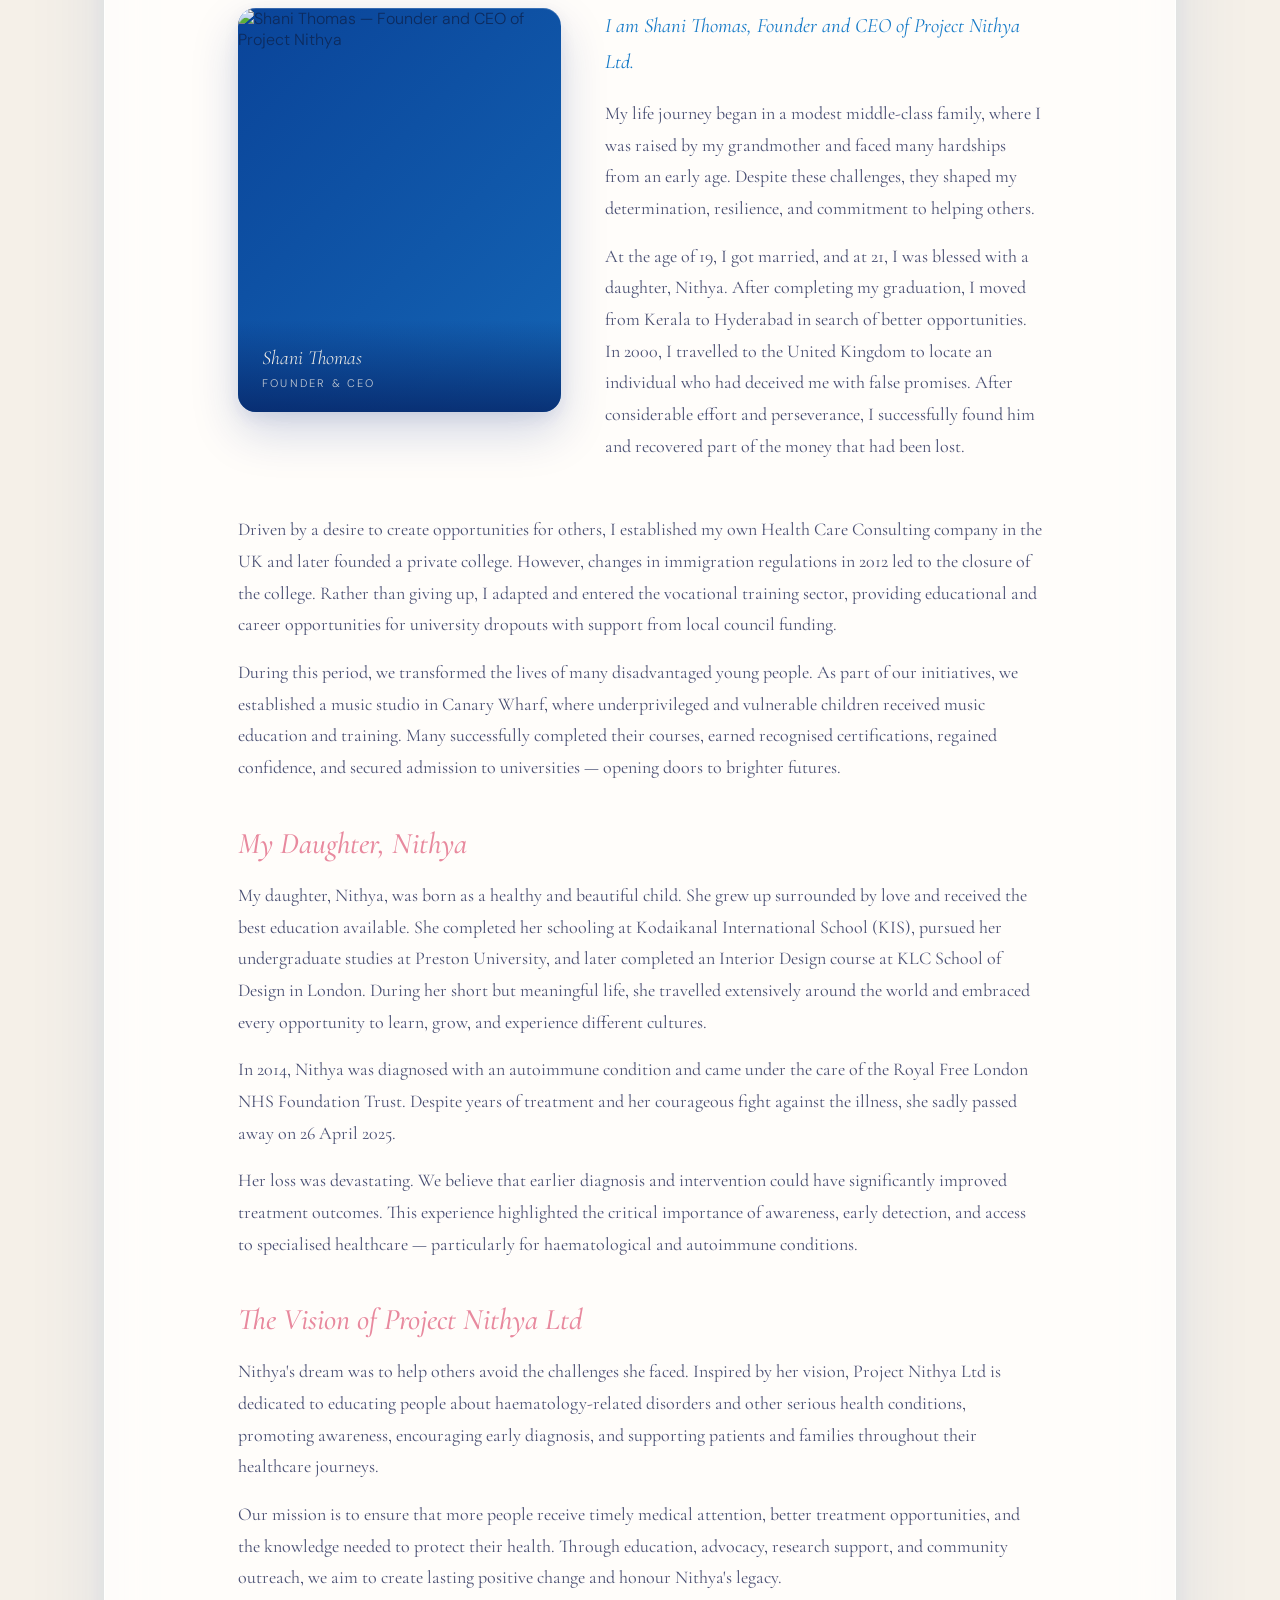
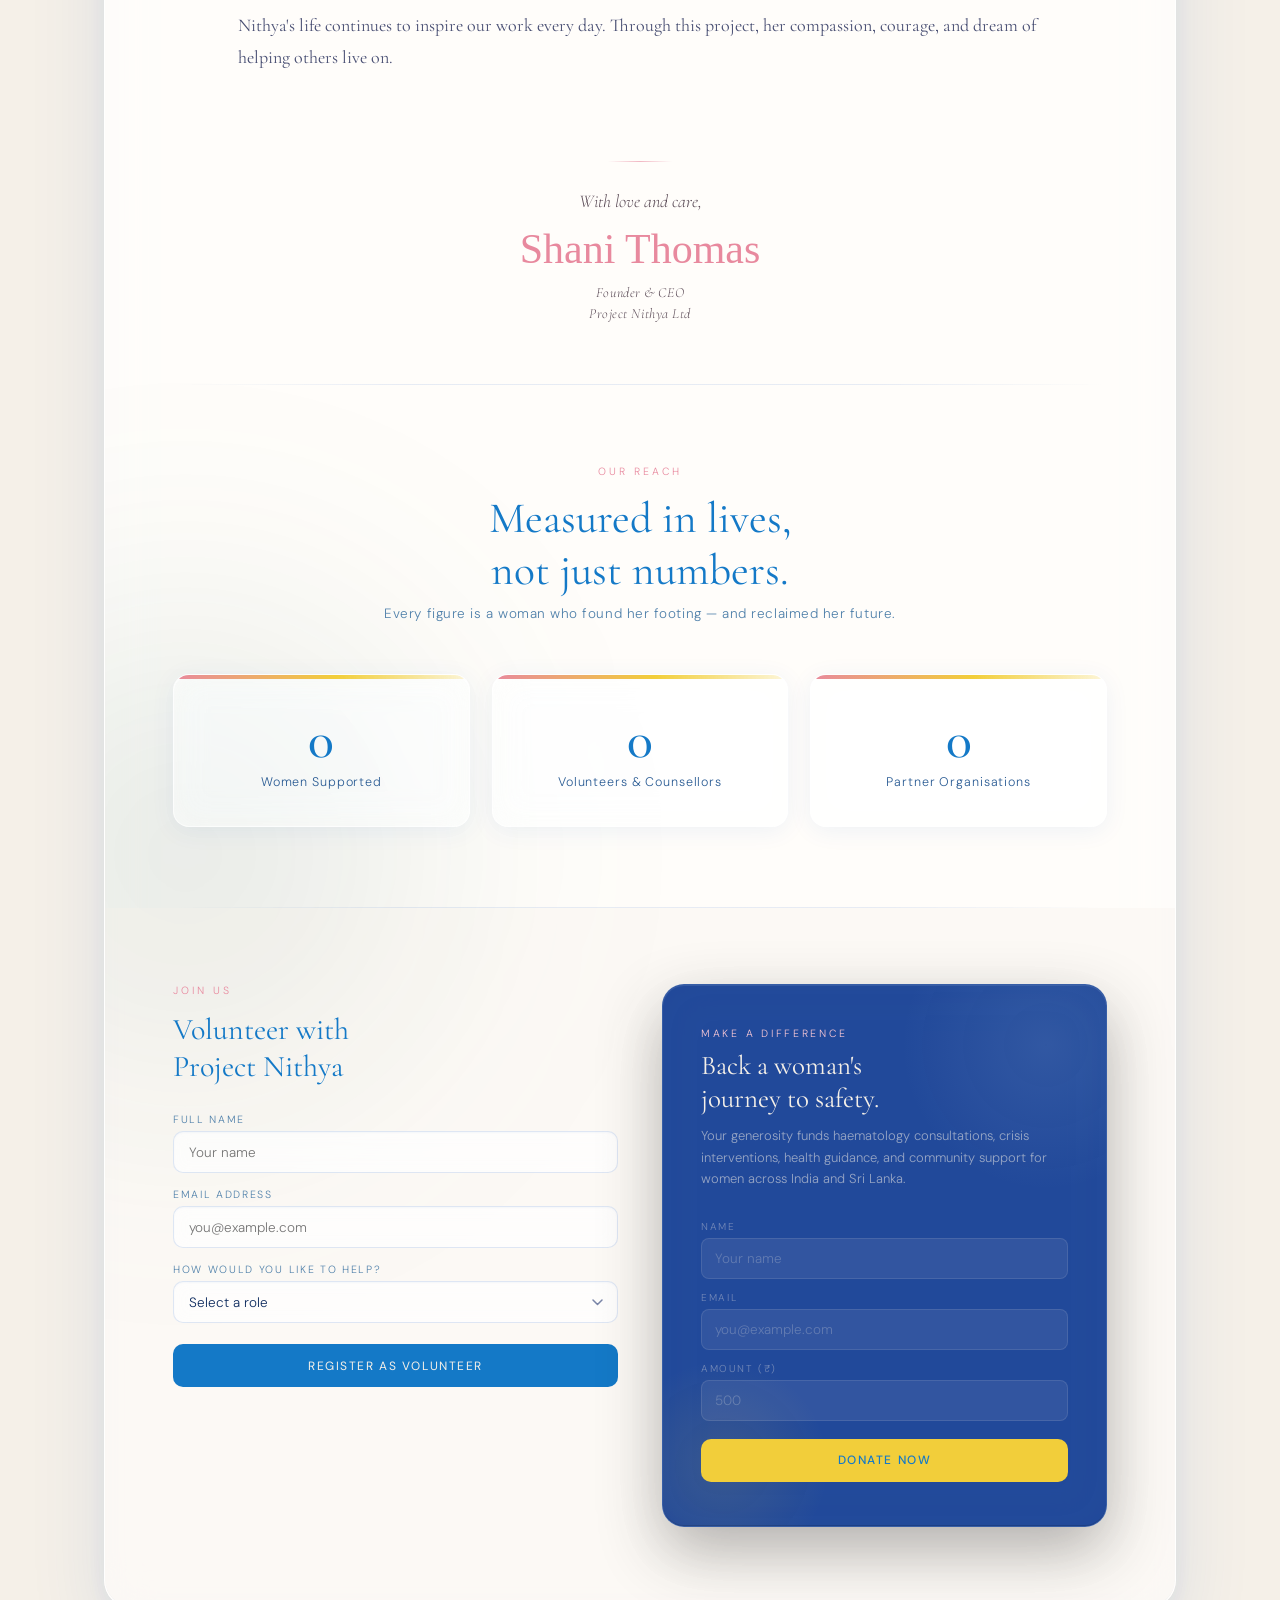
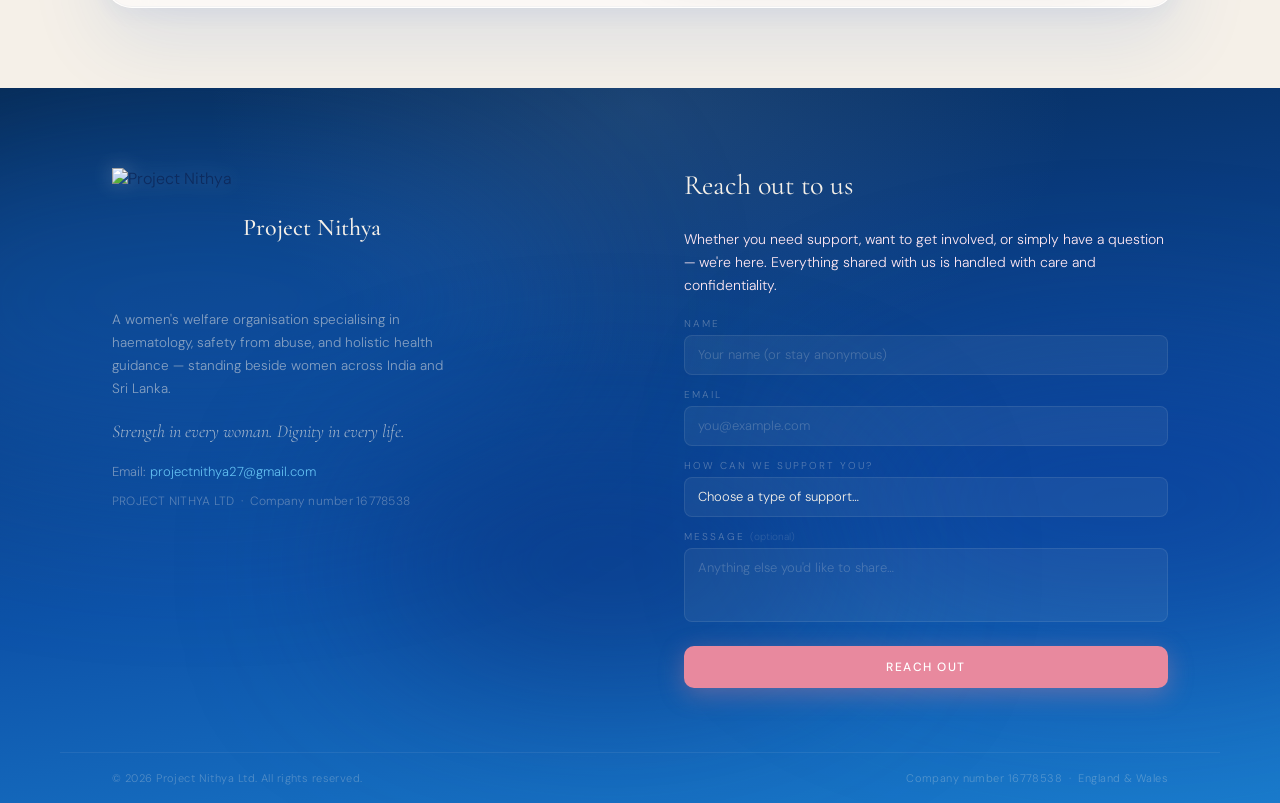
==== commit f5f037a8: "refactor(site): pivot scope to India + Sri Lanka and haematology specialty; add Founder's letter Sco" ====
--- a/index.html
+++ b/index.html
@@ -431,7 +431,7 @@
       font-family: 'Cormorant Garamond', serif;
       font-style: italic;
       font-weight: 300;
-      font-size: clamp(17px, 2.4vw, 24px);
+      font-size: clamp(18px, 2.5vw, 26px);
       color: rgba(245, 240, 232, 0.58);
       letter-spacing: 0.06em;
     }
@@ -490,6 +490,24 @@
       padding: 0 44px;
     }
 
+    /* Phthalo green ambient — earth/ground glow beneath the hero sun */
+    #services-wrap::before {
+      content: '';
+      position: absolute;
+      left: -8%;
+      right: -8%;
+      top: -56px;
+      height: 360px;
+      background:
+        radial-gradient(ellipse 58% 52% at center 60%,
+          rgba(27, 67, 50, 0.22) 0%,
+          rgba(45, 106, 79, 0.10) 42%,
+          transparent 72%);
+      filter: blur(48px);
+      pointer-events: none;
+      z-index: -1;
+    }
+
     .services-panel {
       backdrop-filter: blur(36px) saturate(1.6) brightness(1.08);
       -webkit-backdrop-filter: blur(36px) saturate(1.6) brightness(1.08);
@@ -497,7 +515,7 @@
       border: 1px solid rgba(255, 255, 255, 0.70);
       border-radius: 22px;
       display: grid;
-      grid-template-columns: 1fr 1fr 1fr;
+      grid-template-columns: 1fr 1fr;
       overflow: hidden;
       box-shadow:
         0 24px 64px rgba(6, 40, 120, 0.18),
@@ -534,13 +552,13 @@
     .svc-head {
       font-family: 'Cormorant Garamond', serif;
       font-weight: 500;
-      font-size: 21px;
+      font-size: 23px;
       color: var(--navy);
       margin-bottom: 7px;
     }
 
     .svc-desc {
-      font-size: 13px;
+      font-size: 14.5px;
       font-weight: 300;
       color: var(--muted);
       line-height: 1.65;
@@ -564,6 +582,7 @@
     }
 
     .card {
+      position: relative;
       background: rgba(255, 255, 255, 0.76);
       backdrop-filter: blur(24px) saturate(1.35) brightness(1.02);
       -webkit-backdrop-filter: blur(24px) saturate(1.35) brightness(1.02);
@@ -577,6 +596,40 @@
         inset 0 -1px 0 rgba(14, 80, 185, 0.04);
     }
 
+    /* Phthalo ambient — soft earth-tone orbs anchored to the card edges, behind content */
+    .card::before,
+    .card::after {
+      content: '';
+      position: absolute;
+      border-radius: 50%;
+      pointer-events: none;
+      filter: blur(110px);
+      z-index: 0;
+    }
+    .card::before {
+      width: 620px;
+      height: 620px;
+      top: 6%;
+      right: -240px;
+      background: radial-gradient(circle,
+        rgba(27, 67, 50, 0.18) 0%,
+        rgba(45, 106, 79, 0.08) 42%,
+        transparent 72%);
+    }
+    .card::after {
+      width: 680px;
+      height: 680px;
+      bottom: 6%;
+      left: -260px;
+      background: radial-gradient(circle,
+        rgba(27, 67, 50, 0.14) 0%,
+        rgba(45, 106, 79, 0.06) 44%,
+        transparent 74%);
+    }
+
+    /* Keep content above the ambient backdrop */
+    .card > * { position: relative; z-index: 1; }
+
     /* ── CASE N STORY ── */
     .casen-story {
       background: var(--cream);
@@ -730,9 +783,9 @@
 
     .casen-body {
       font-family: 'DM Sans', sans-serif;
-      font-size: 17px;
+      font-size: 18.5px;
       font-weight: 300;
-      line-height: 1.8;
+      line-height: 1.78;
       color: #484E72;
     }
 
@@ -861,9 +914,9 @@
     }
 
     .body-p {
-      font-size: 14.5px;
+      font-size: 16px;
       font-weight: 300;
-      line-height: 1.82;
+      line-height: 1.78;
       color: #484E72;
       margin-bottom: 18px;
     }
@@ -886,8 +939,8 @@
       font-family: 'Cormorant Garamond', serif;
       font-style: italic;
       font-weight: 400;
-      font-size: 17.5px;
-      line-height: 1.62;
+      font-size: 19px;
+      line-height: 1.6;
       color: var(--navy);
     }
 
@@ -972,6 +1025,145 @@
         rgba(14, 80, 185, 0.1) 75%,
         transparent);
       margin: 0 68px;
+    }
+
+    /* ── FOUNDER SECTION ── */
+    .founder-section {
+      max-width: 940px;
+      margin: 0 auto;
+      padding: 80px 68px 60px;
+    }
+    .founder-section .sec-tag { text-align: center; }
+    .founder-head {
+      text-align: center;
+      margin-bottom: 48px;
+    }
+    .founder-head em {
+      display: block;
+      font-style: italic;
+      color: var(--muted);
+      font-size: 0.52em;
+      letter-spacing: 0.04em;
+      margin-top: 8px;
+    }
+
+    .founder-top {
+      display: grid;
+      grid-template-columns: 0.85fr 1.15fr;
+      gap: 44px;
+      align-items: flex-start;
+      margin-bottom: 36px;
+    }
+
+    .founder-photo {
+      position: relative;
+      aspect-ratio: 4 / 5;
+      border-radius: 18px;
+      overflow: hidden;
+      background: linear-gradient(135deg, #0A4499 0%, #1464b4 100%);
+      box-shadow: 0 20px 48px rgba(6, 40, 120, 0.18),
+                  0 6px 16px rgba(6, 40, 120, 0.08),
+                  inset 0 1px 0 rgba(255,255,255,0.18);
+    }
+    .founder-photo img {
+      position: absolute; inset: 0;
+      width: 100%; height: 100%;
+      object-fit: cover;
+      object-position: center top;
+    }
+    .founder-photo-caption {
+      position: absolute;
+      bottom: 0; left: 0; right: 0;
+      padding: 26px 24px 22px;
+      background: linear-gradient(to top, rgba(6,35,100,0.78), transparent);
+      color: #f5f0e8;
+      font-family: 'Cormorant Garamond', serif;
+      z-index: 2;
+    }
+    .founder-photo-caption .fcap-name {
+      font-style: italic;
+      font-size: 20px;
+      line-height: 1.2;
+      margin-bottom: 6px;
+    }
+    .founder-photo-caption .fcap-title {
+      font-size: 11px;
+      font-family: 'DM Sans', sans-serif;
+      letter-spacing: 0.2em;
+      text-transform: uppercase;
+      opacity: 0.78;
+    }
+
+    .founder-intro p,
+    .founder-body p {
+      font-family: 'Cormorant Garamond', serif;
+      font-weight: 400;
+      font-size: 18px;
+      line-height: 1.76;
+      color: #484E72;
+      margin-bottom: 16px;
+    }
+    .founder-intro p:first-child {
+      font-size: 20.5px;
+      font-style: italic;
+      color: var(--navy);
+      margin-bottom: 18px;
+    }
+
+    .founder-subhead {
+      font-family: 'Cormorant Garamond', serif;
+      font-weight: 500;
+      font-style: italic;
+      font-size: 30px;
+      color: var(--pink-deep);
+      margin-top: 42px;
+      margin-bottom: 18px;
+      line-height: 1.2;
+    }
+
+    .founder-signoff {
+      text-align: center;
+      margin-top: 52px;
+      padding-top: 36px;
+      position: relative;
+    }
+    .founder-signoff::before {
+      content: "";
+      display: block;
+      width: 64px;
+      height: 1px;
+      background: linear-gradient(90deg, transparent, rgba(232,137,158,0.6), transparent);
+      margin: 0 auto 28px;
+    }
+    .signoff-greeting {
+      font-family: 'Cormorant Garamond', serif;
+      font-style: italic;
+      font-size: 18px;
+      color: #5a4a55;
+      margin-bottom: 14px;
+    }
+    .signoff-name {
+      font-family: 'Great Vibes', cursive;
+      font-size: 42px;
+      color: var(--pink-deep);
+      line-height: 1.1;
+      margin-bottom: 10px;
+    }
+    .signoff-title {
+      font-family: 'Cormorant Garamond', serif;
+      font-style: italic;
+      font-size: 14px;
+      color: #5a4a55;
+      letter-spacing: 0.04em;
+      line-height: 1.5;
+    }
+
+    @media (max-width: 768px) {
+      .founder-section { padding: 56px 28px 40px; }
+      .founder-top { grid-template-columns: 1fr; gap: 28px; }
+      .founder-photo { max-width: 320px; margin: 0 auto; }
+      .founder-subhead { font-size: 23px; }
+      .signoff-name { font-size: 34px; }
     }
 
     /* ── 3B IMPACT ── */
@@ -1510,14 +1702,12 @@
 
   <ul class="nav-links">
     <li><a href="#about">About</a></li>
-    <li><a href="mental-health.html">Mental Health</a></li>
     <li><a href="safety.html">Safety</a></li>
     <li><a href="health-guidance.html">Health</a></li>
     <li><a href="#volunteer">Volunteer</a></li>
   </ul>
 
   <div class="nav-actions">
-    <a href="mental-health.html#reach-out" class="nav-cta nav-cta--pink">Reach Out</a>
     <a href="#donate" class="nav-cta">Donate</a>
     <button class="nav-burger" id="navBurger" onclick="toggleMobileMenu()" aria-label="Open menu" aria-expanded="false">
       <svg width="20" height="14" viewBox="0 0 20 14" fill="none" xmlns="http://www.w3.org/2000/svg">
@@ -1531,17 +1721,14 @@
 
 <!-- Mobile menu -->
 <div class="mobile-menu" id="mobileMenu">
-  <a href="mental-health.html"   class="mob-link">Mental Health</a>
   <a href="safety.html"          class="mob-link">Safety &amp; Refuge</a>
   <a href="health-guidance.html" class="mob-link">Health Guidance</a>
   <a href="#volunteer"           class="mob-link">Volunteer</a>
-  <a href="mental-health.html#reach-out" class="mob-link">Reach Out</a>
   <a href="admin.html"           class="mob-link">Admin Login</a>
 </div>
 
 <!-- Floating CTA bubble — mobile only -->
 <div class="fab-cta">
-  <a href="mental-health.html#reach-out" class="fab-btn fab-btn--pink">Reach Out</a>
   <a href="#donate"                      class="fab-btn fab-btn--gold">Donate</a>
 </div>
 
@@ -1592,21 +1779,6 @@
 <div id="services-wrap">
   <div class="services-panel" id="causes">
 
-    <a href="mental-health.html" class="svc">
-      <!-- Mind/mental health icon -->
-      <svg class="svc-icon" viewBox="0 0 34 34" fill="none" xmlns="http://www.w3.org/2000/svg">
-        <circle cx="17" cy="17" r="16" stroke="#8BAFD4" stroke-width="1.4" opacity="0.6"/>
-        <path d="M11 20 C11 14.5 13.5 10.5 17 10.5 C20.5 10.5 23 14.5 23 20" stroke="#2C3E6B" stroke-width="1.5" stroke-linecap="round" fill="none"/>
-        <path d="M13 22 C13 21 13.5 20 14.5 20 L19.5 20 C20.5 20 21 21 21 22 L21 23 C21 23.6 20.6 24 20 24 L14 24 C13.4 24 13 23.6 13 23 Z" stroke="#2C3E6B" stroke-width="1.3" fill="rgba(139,175,212,0.14)"/>
-        <line x1="15" y1="20" x2="15" y2="16" stroke="#2C3E6B" stroke-width="1.2" stroke-linecap="round"/>
-        <line x1="17" y1="20" x2="17" y2="14" stroke="#2C3E6B" stroke-width="1.2" stroke-linecap="round"/>
-        <line x1="19" y1="20" x2="19" y2="16.5" stroke="#2C3E6B" stroke-width="1.2" stroke-linecap="round"/>
-      </svg>
-      <h3 class="svc-head">Mental Health</h3>
-      <p class="svc-desc">Grief, anxiety, trauma, burnout — we provide a safe space where a woman's inner world is heard without judgement.</p>
-      <span class="svc-more">Learn more ↓</span>
-    </a>
-
     <a href="safety.html" class="svc" id="guidance">
       <!-- Shield / safety icon -->
       <svg class="svc-icon" viewBox="0 0 34 34" fill="none" xmlns="http://www.w3.org/2000/svg">
@@ -1615,7 +1787,7 @@
         <path d="M14.5 17.5 L16 19 L19.5 15" stroke="#2C3E6B" stroke-width="1.5" stroke-linecap="round" stroke-linejoin="round"/>
       </svg>
       <h3 class="svc-head">Safety &amp; Refuge</h3>
-      <p class="svc-desc">From domestic violence to workplace harassment — we help women find protection, legal recourse, and a path forward.</p>
+      <p class="svc-desc">From domestic violence to workplace harassment — we help women find safe shelter, a confidential plan, and a path forward.</p>
       <span class="svc-more">Learn more ↓</span>
     </a>
 
@@ -1629,7 +1801,7 @@
         <circle cx="17" cy="11" r="1.5" fill="#F2CE3A"/>
       </svg>
       <h3 class="svc-head">Health Guidance</h3>
-      <p class="svc-desc">Reproductive wellness, preventive care, and navigating healthcare systems across India, Sri Lanka, and Southeast Asia — with clarity and compassion beside you.</p>
+      <p class="svc-desc">Haematology, reproductive wellness, and preventive care — helping women across India and Sri Lanka read their reports, find specialists, and ask the right questions.</p>
       <span class="svc-more">Learn more ↓</span>
     </a>
 
@@ -1692,18 +1864,59 @@
       <p class="sec-tag">Who we are</p>
       <h2 class="sec-head">Every woman deserves to<br><em>be seen, heard, held.</em></h2>
       <p class="body-p">
-        Project Nithya was born from a simple, urgent truth: too many women across India, Sri Lanka, and Southeast Asia suffer in silence. Whether navigating the aftermath of abuse, wrestling with their mental health, or searching for trustworthy healthcare — they do so without a hand to hold. We exist to change that.
+        Project Nithya exists because too many women across India and Sri Lanka face illness, abuse, and medical uncertainty without a hand to hold. We are a women's welfare organisation specialising in haematology and women's health — working at the intersection of blood-disorder care, safety, and holistic wellbeing.
       </p>
       <p class="body-p">
-        Our name, Nithya, means <em style="font-style:italic;">eternal</em> in Sanskrit — the eternal strength that lives within every woman, waiting to be recognised. We are a women's welfare organisation working at the intersection of mental health, safety, and holistic wellbeing. Our work is not charity; it is solidarity.
-      </p>
-      <p class="body-p">
-        We walk beside women from all walks of life — the homemaker who has lost herself, the survivor rebuilding after violence, the young professional silently drowning, the mother who forgets she too deserves care. No story is too small. No struggle is invisible here.
+        Our name, Nithya, means <em style="font-style:italic;">eternal</em> in Sanskrit — the strength that lives within every woman, waiting to be recognised. Our work is not charity; it is solidarity.
       </p>
       <blockquote class="blockquote">
         <p>"A woman's wellbeing is not a privilege to be earned — it is a right to be fiercely protected. We stand at that boundary, and we do not move."</p>
       </blockquote>
 
+    </section>
+
+    <div class="c-divider"></div>
+
+    <!-- ── 3A.5 FOUNDER ── -->
+    <section class="founder-section" id="founder">
+      <p class="sec-tag">Founder's letter</p>
+      <h2 class="sec-head founder-head">Shani Thomas<em>Founder &amp; CEO, Project Nithya Ltd</em></h2>
+
+      <div class="founder-top">
+        <div class="founder-photo">
+          <img src="" alt="Shani Thomas — Founder and CEO of Project Nithya">
+          <div class="founder-photo-caption">
+            <p class="fcap-name">Shani Thomas</p>
+            <p class="fcap-title">Founder &amp; CEO</p>
+          </div>
+        </div>
+        <div class="founder-intro">
+          <p>I am Shani Thomas, Founder and CEO of Project Nithya Ltd.</p>
+          <p>My life journey began in a modest middle-class family, where I was raised by my grandmother and faced many hardships from an early age. Despite these challenges, they shaped my determination, resilience, and commitment to helping others.</p>
+          <p>At the age of 19, I got married, and at 21, I was blessed with a daughter, Nithya. After completing my graduation, I moved from Kerala to Hyderabad in search of better opportunities. In 2000, I travelled to the United Kingdom to locate an individual who had deceived me with false promises. After considerable effort and perseverance, I successfully found him and recovered part of the money that had been lost.</p>
+        </div>
+      </div>
+
+      <div class="founder-body">
+        <p>Driven by a desire to create opportunities for others, I established my own Health Care Consulting company in the UK and later founded a private college. However, changes in immigration regulations in 2012 led to the closure of the college. Rather than giving up, I adapted and entered the vocational training sector, providing educational and career opportunities for university dropouts with support from local council funding.</p>
+        <p>During this period, we transformed the lives of many disadvantaged young people. As part of our initiatives, we established a music studio in Canary Wharf, where underprivileged and vulnerable children received music education and training. Many successfully completed their courses, earned recognised certifications, regained confidence, and secured admission to universities — opening doors to brighter futures.</p>
+
+        <h3 class="founder-subhead">My Daughter, Nithya</h3>
+        <p>My daughter, Nithya, was born as a healthy and beautiful child. She grew up surrounded by love and received the best education available. She completed her schooling at Kodaikanal International School (KIS), pursued her undergraduate studies at Preston University, and later completed an Interior Design course at KLC School of Design in London. During her short but meaningful life, she travelled extensively around the world and embraced every opportunity to learn, grow, and experience different cultures.</p>
+        <p>In 2014, Nithya was diagnosed with an autoimmune condition and came under the care of the Royal Free London NHS Foundation Trust. Despite years of treatment and her courageous fight against the illness, she sadly passed away on 26 April 2025.</p>
+        <p>Her loss was devastating. We believe that earlier diagnosis and intervention could have significantly improved treatment outcomes. This experience highlighted the critical importance of awareness, early detection, and access to specialised healthcare — particularly for haematological and autoimmune conditions.</p>
+
+        <h3 class="founder-subhead">The Vision of Project Nithya Ltd</h3>
+        <p>Nithya's dream was to help others avoid the challenges she faced. Inspired by her vision, Project Nithya Ltd is dedicated to educating people about haematology-related disorders and other serious health conditions, promoting awareness, encouraging early diagnosis, and supporting patients and families throughout their healthcare journeys.</p>
+        <p>Our mission is to ensure that more people receive timely medical attention, better treatment opportunities, and the knowledge needed to protect their health. Through education, advocacy, research support, and community outreach, we aim to create lasting positive change and honour Nithya's legacy.</p>
+        <p>Nithya's life continues to inspire our work every day. Through this project, her compassion, courage, and dream of helping others live on.</p>
+      </div>
+
+      <div class="founder-signoff">
+        <p class="signoff-greeting">With love and care,</p>
+        <p class="signoff-name">Shani Thomas</p>
+        <p class="signoff-title">Founder &amp; CEO<br>Project Nithya Ltd</p>
+      </div>
     </section>
 
     <div class="c-divider"></div>
@@ -1761,10 +1974,9 @@
             <label for="vr">How would you like to help?</label>
             <select id="vr" name="role" class="fi">
               <option value="" disabled selected>Select a role</option>
-              <option>Mental Health Companion</option>
               <option>Safety &amp; Crisis Support</option>
               <option>Community Health Worker</option>
-              <option>Legal Aid &amp; Advocacy</option>
+              <option>Haematology &amp; Blood Health</option>
               <option>Outreach &amp; Awareness</option>
               <option>Fundraising &amp; Events</option>
               <option>Other</option>
@@ -1781,7 +1993,7 @@
         <div class="don-card">
           <p class="don-tag">Make a difference</p>
           <h3 class="don-head">Back a woman's<br>journey to safety.</h3>
-          <p class="don-sub">Your generosity funds counselling sessions, crisis interventions, health guidance, and community support for women across India, Sri Lanka, and Southeast Asia.</p>
+          <p class="don-sub">Your generosity funds haematology consultations, crisis interventions, health guidance, and community support for women across India and Sri Lanka.</p>
           <form onsubmit="showDonationComingSoon(); return false;" class="don-wrap">
             <div class="don-fg">
               <label>Name</label>
@@ -1825,7 +2037,7 @@
         <span class="ft-name">Project Nithya</span>
       </div>
 
-      <p class="ft-desc">A women's welfare organisation dedicated to mental health, safety from abuse, and holistic health guidance — standing beside women across India, Sri Lanka, and Southeast Asia.</p>
+      <p class="ft-desc">A women's welfare organisation specialising in haematology, safety from abuse, and holistic health guidance — standing beside women across India and Sri Lanka.</p>
 
       <p class="ft-tagline">Strength in every woman. Dignity in every life.</p>
 
@@ -1852,7 +2064,6 @@
           <label>How can we support you?</label>
           <select name="situation" class="ft-fi ft-select">
             <option value="">Choose a type of support…</option>
-            <option value="Mental health support">Mental health support</option>
             <option value="Safety &amp; legal guidance">Safety &amp; legal guidance</option>
             <option value="Health guidance">Health guidance</option>
             <option value="I'd like to volunteer">I'd like to volunteer</option>
--- a/css/shared.css
+++ b/css/shared.css
@@ -1,21 +1,24 @@
 /* Project Nithya — Shared Styles (nav, footer, toast, reset) */
 
 :root {
-  --blue:      #62BEF0;
-  --blue-mid:  #3AA8E8;
-  --navy:      #1479C7;
-  --gold:      #F2CE3A;
-  --gold-pale: #F7E07A;
-  --gold-deep: #D4A800;
-  --pink:      #F9C8D5;
-  --pink-deep: #E8899E;
-  --cream:     #F5F0E8;
-  --dark:      #062952;
-  --mid:       #0A3D82;
-  --deep:      #0D52A8;
-  --text:      #0D2B5E;
-  --muted:     #2B5C94;
-  --faint:     #5080AA;
+  --blue:       #62BEF0;
+  --blue-mid:   #3AA8E8;
+  --navy:       #1479C7;
+  --gold:       #F2CE3A;
+  --gold-pale:  #F7E07A;
+  --gold-deep:  #D4A800;
+  --pink:       #F9C8D5;
+  --pink-deep:  #E8899E;
+  --phthalo:        #1B4332;
+  --phthalo-mid:    #2D6A4F;
+  --phthalo-soft:   rgba(27, 67, 50, 0.18);
+  --cream:      #F5F0E8;
+  --dark:       #062952;
+  --mid:        #0A3D82;
+  --deep:       #0D52A8;
+  --text:       #0D2B5E;
+  --muted:      #2B5C94;
+  --faint:      #5080AA;
 }
 
 *, *::before, *::after { margin: 0; padding: 0; box-sizing: border-box; }
@@ -81,15 +84,15 @@
 .ft-logo { display: flex; align-items: center; gap: 11px; }
 .ft-logo img { filter: drop-shadow(0 0 10px rgba(255,255,255,0.28)); }
 .ft-name { font-family: 'Cormorant Garamond', serif; font-weight: 500; font-size: 24px; color: #F5F0E8; }
-.ft-desc { font-size: 13.5px; font-weight: 300; color: rgba(245,240,232,.52); line-height: 1.72; max-width: 320px; }
-.ft-tagline { font-family: 'Cormorant Garamond', serif; font-style: italic; font-size: 17px; color: rgba(245,240,232,.6); }
-.ft-contact p { font-size: 13px; font-weight: 300; color: rgba(245,240,232,.44); margin-bottom: 4px; }
+.ft-desc { font-size: 14.5px; font-weight: 300; color: rgba(245,240,232,.52); line-height: 1.72; max-width: 340px; }
+.ft-tagline { font-family: 'Cormorant Garamond', serif; font-style: italic; font-size: 18px; color: rgba(245,240,232,.6); }
+.ft-contact p { font-size: 14px; font-weight: 300; color: rgba(245,240,232,.44); margin-bottom: 4px; }
 .ft-contact a { color: var(--blue); text-decoration: none; }
 .ft-contact a:hover { opacity: .75; }
 
 /* Footer donate form */
-.ft-don-head { font-family: 'Cormorant Garamond', serif; font-weight: 400; font-size: 26px; color: #F5F0E8; margin-bottom: 8px; }
-.ft-don-sub { font-size: 13px; font-weight: 300; color: rgba(255,235,242,.88); line-height: 1.65; margin-bottom: 24px; }
+.ft-don-head { font-family: 'Cormorant Garamond', serif; font-weight: 400; font-size: 28px; color: #F5F0E8; margin-bottom: 8px; }
+.ft-don-sub { font-size: 14px; font-weight: 300; color: rgba(255,235,242,.88); line-height: 1.65; margin-bottom: 24px; }
 .ft-fg { margin-bottom: 12px; }
 .ft-fg label { display: block; font-size: 10px; letter-spacing: .2em; text-transform: uppercase; color: rgba(245,240,232,.32); margin-bottom: 5px; }
 .ft-fi { width: 100%; padding: 11px 13px; background: rgba(245,240,232,.055); border: 1px solid rgba(245,240,232,.09); border-radius: 8px; font-family: 'DM Sans', sans-serif; font-size: 13px; font-weight: 300; color: #F5F0E8; outline: none; transition: border-color .25s, background .25s; }
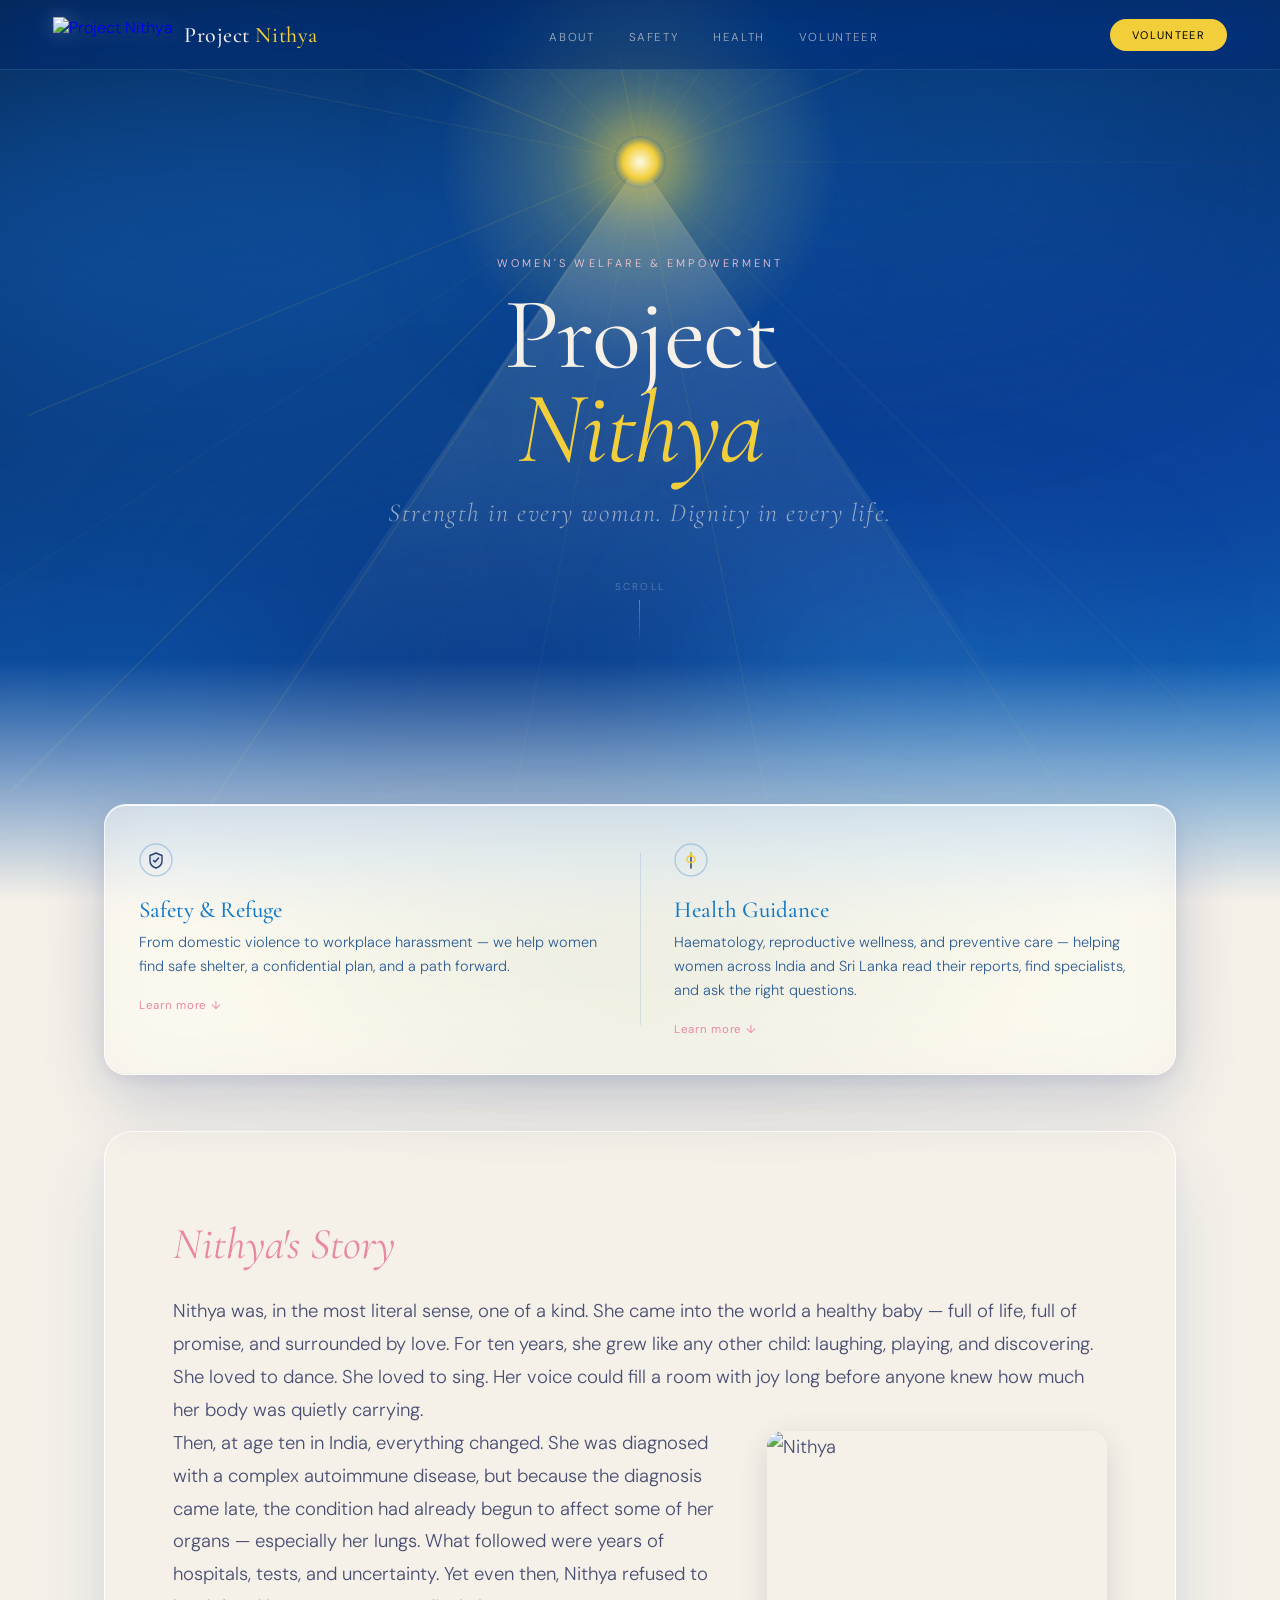
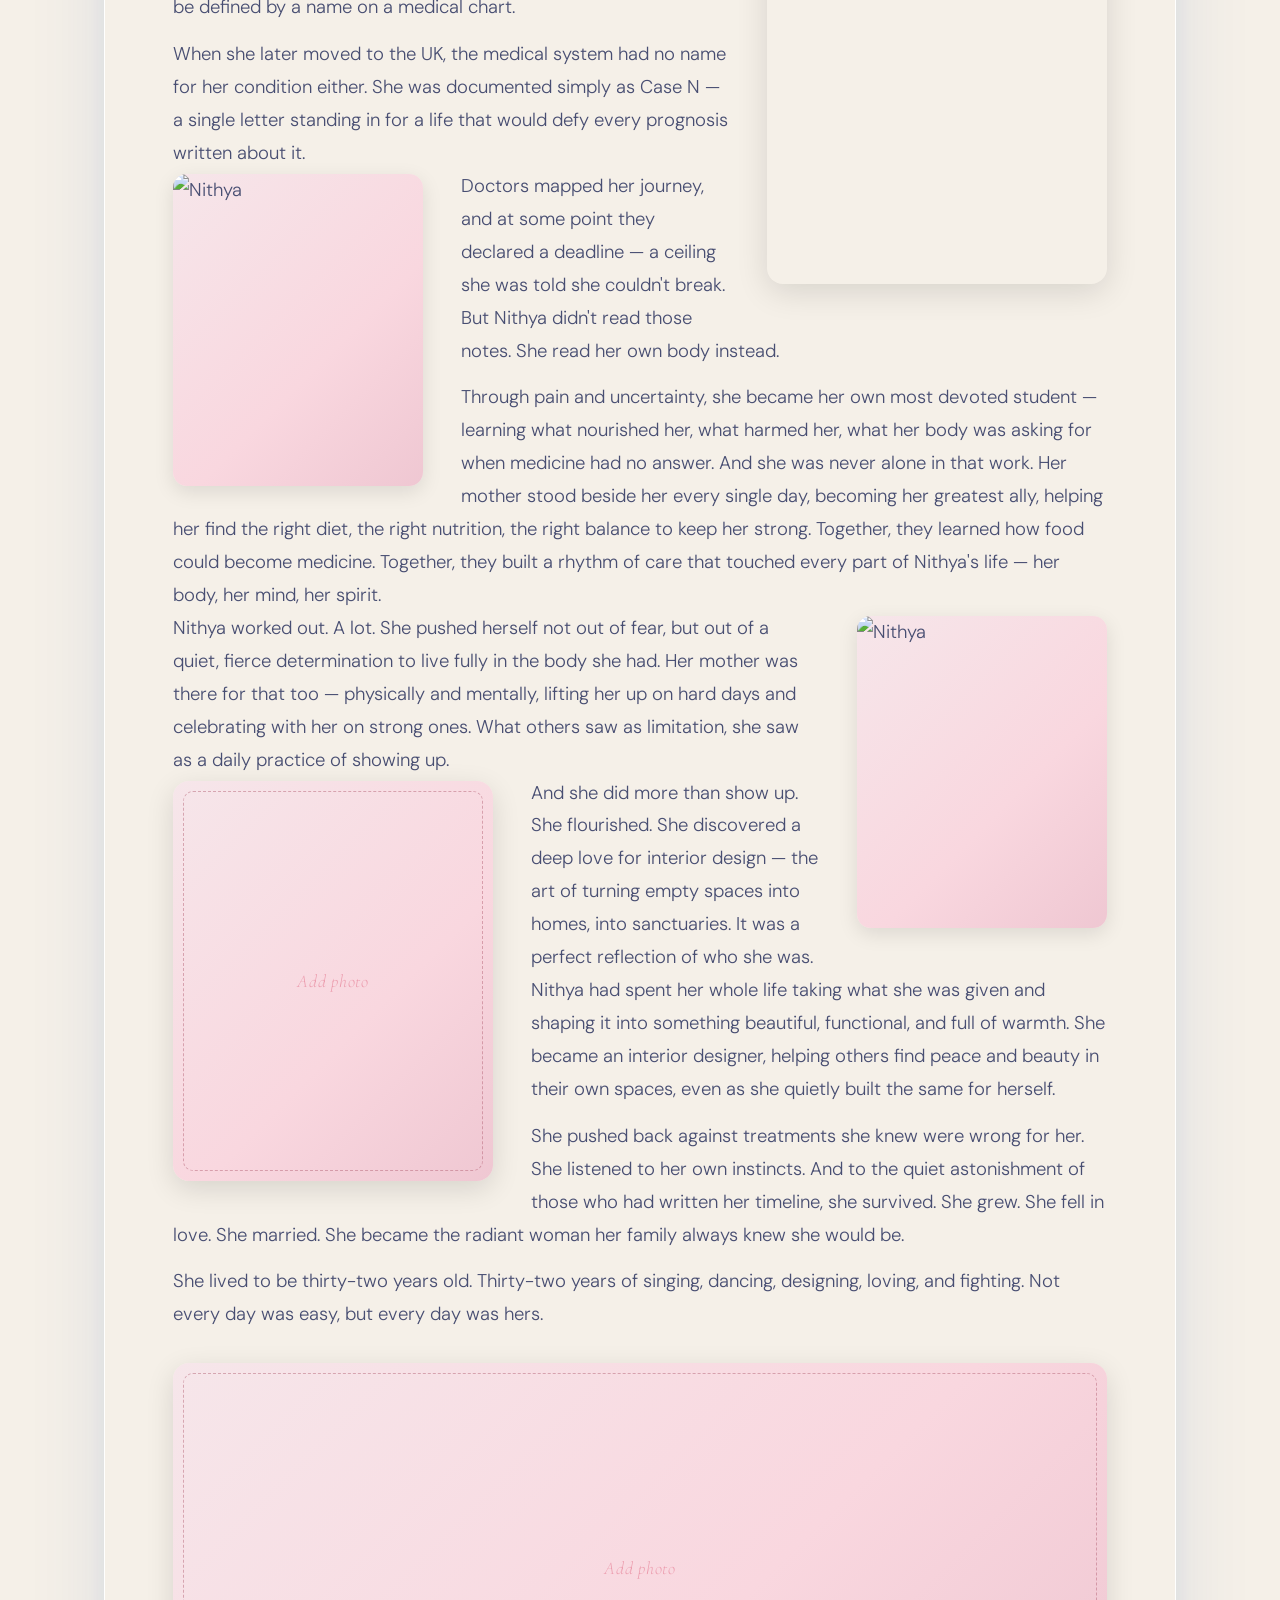
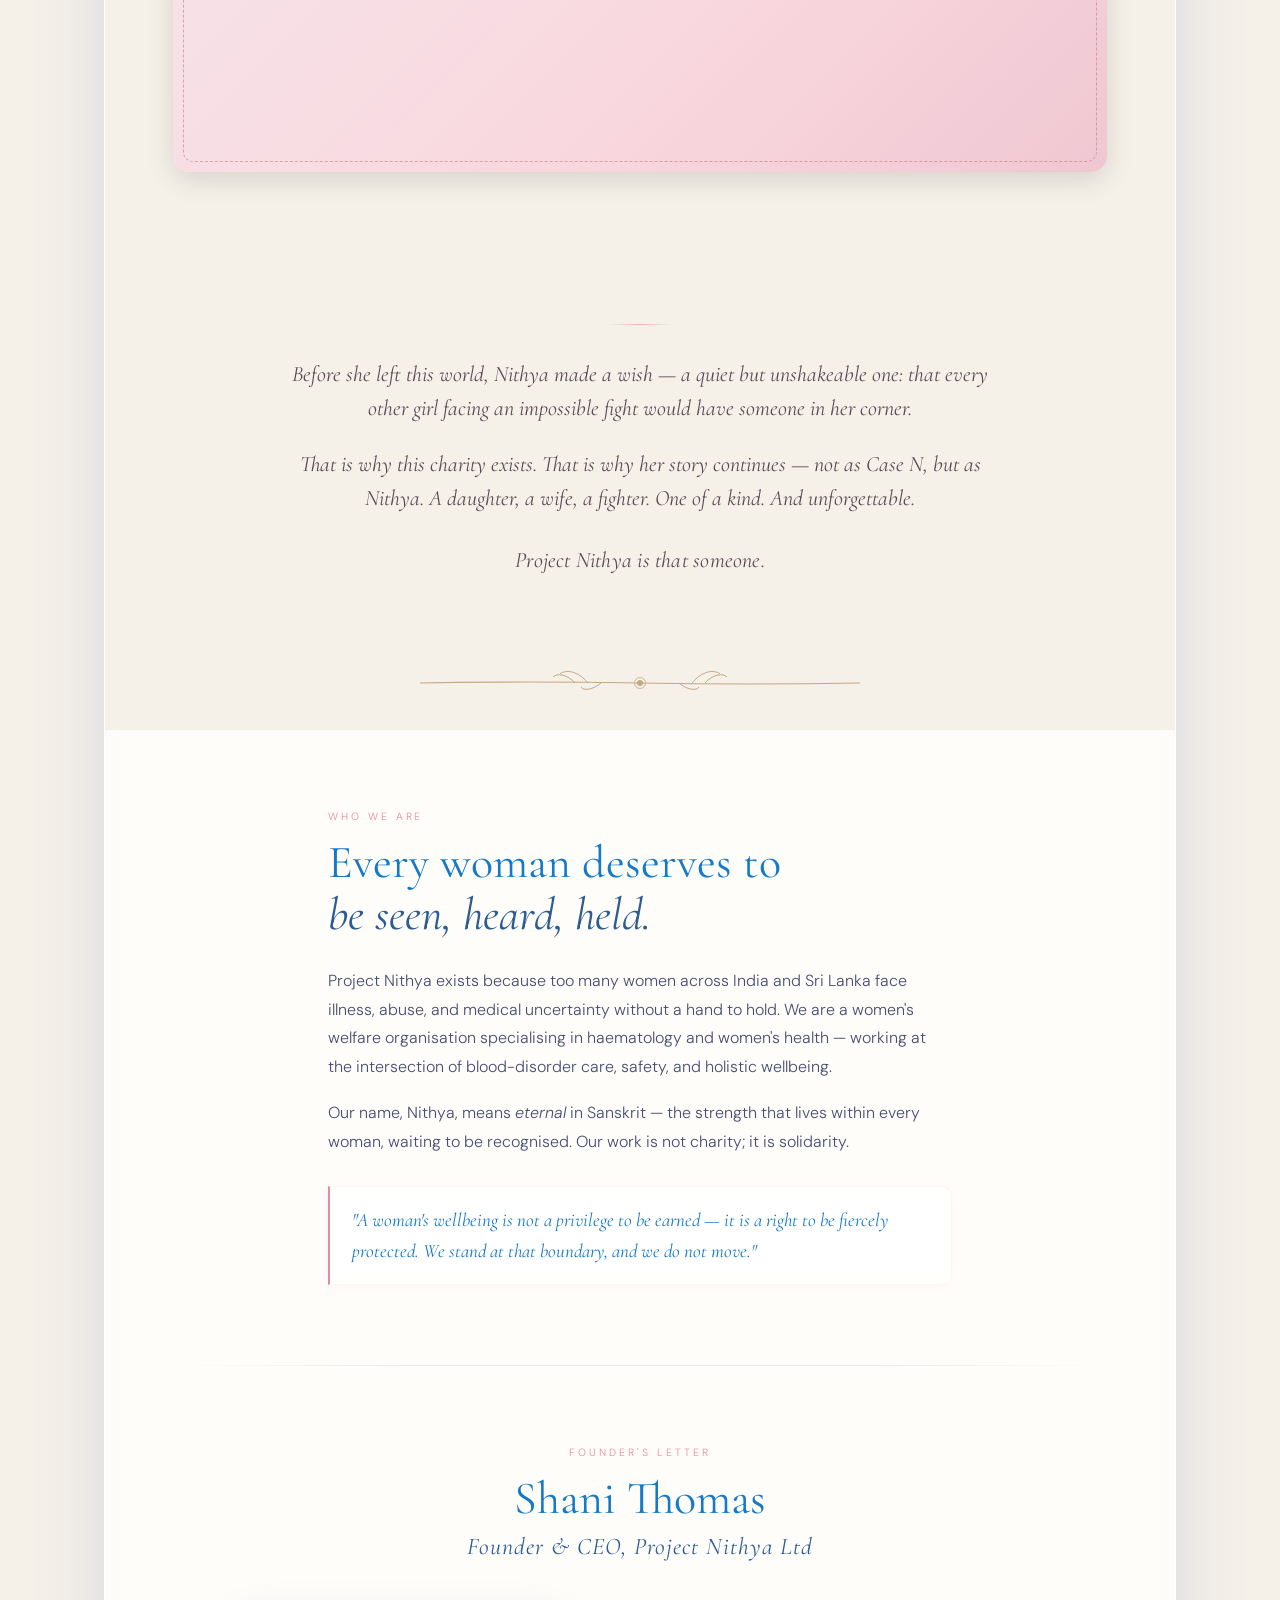
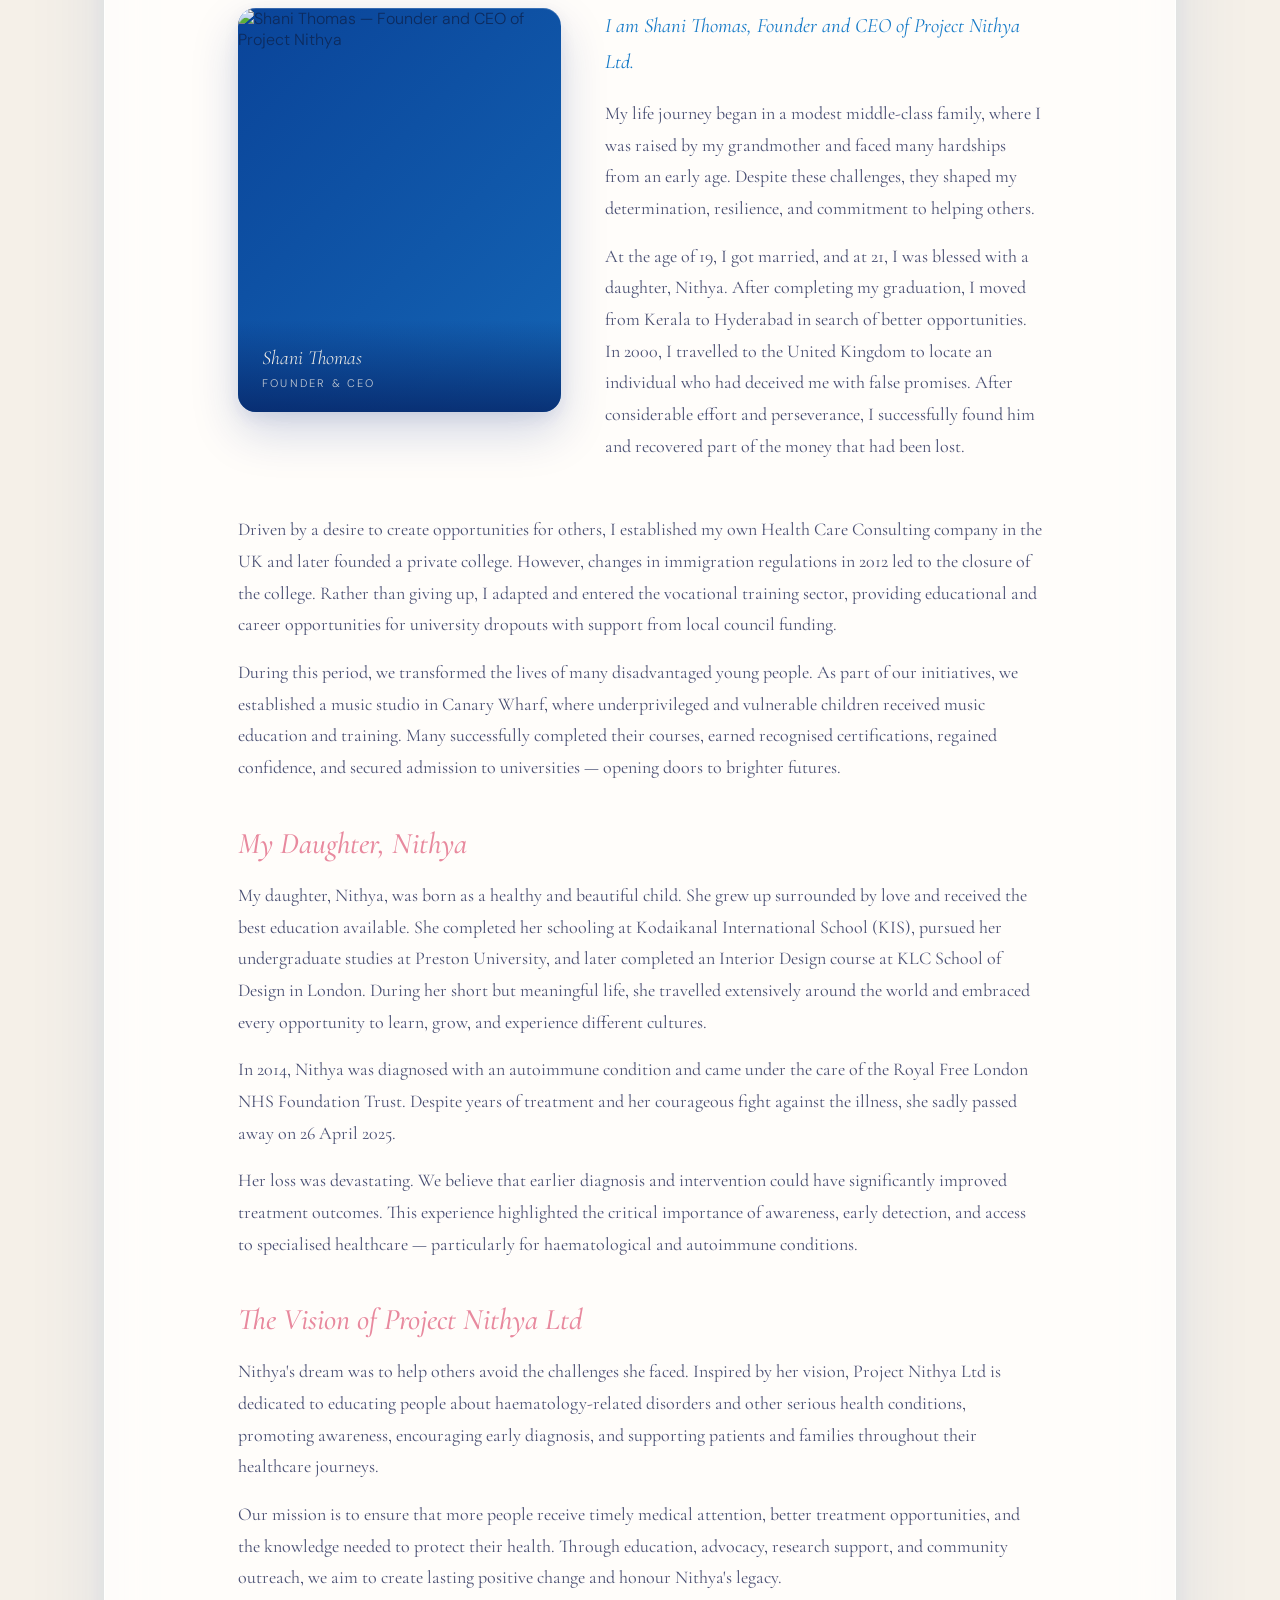
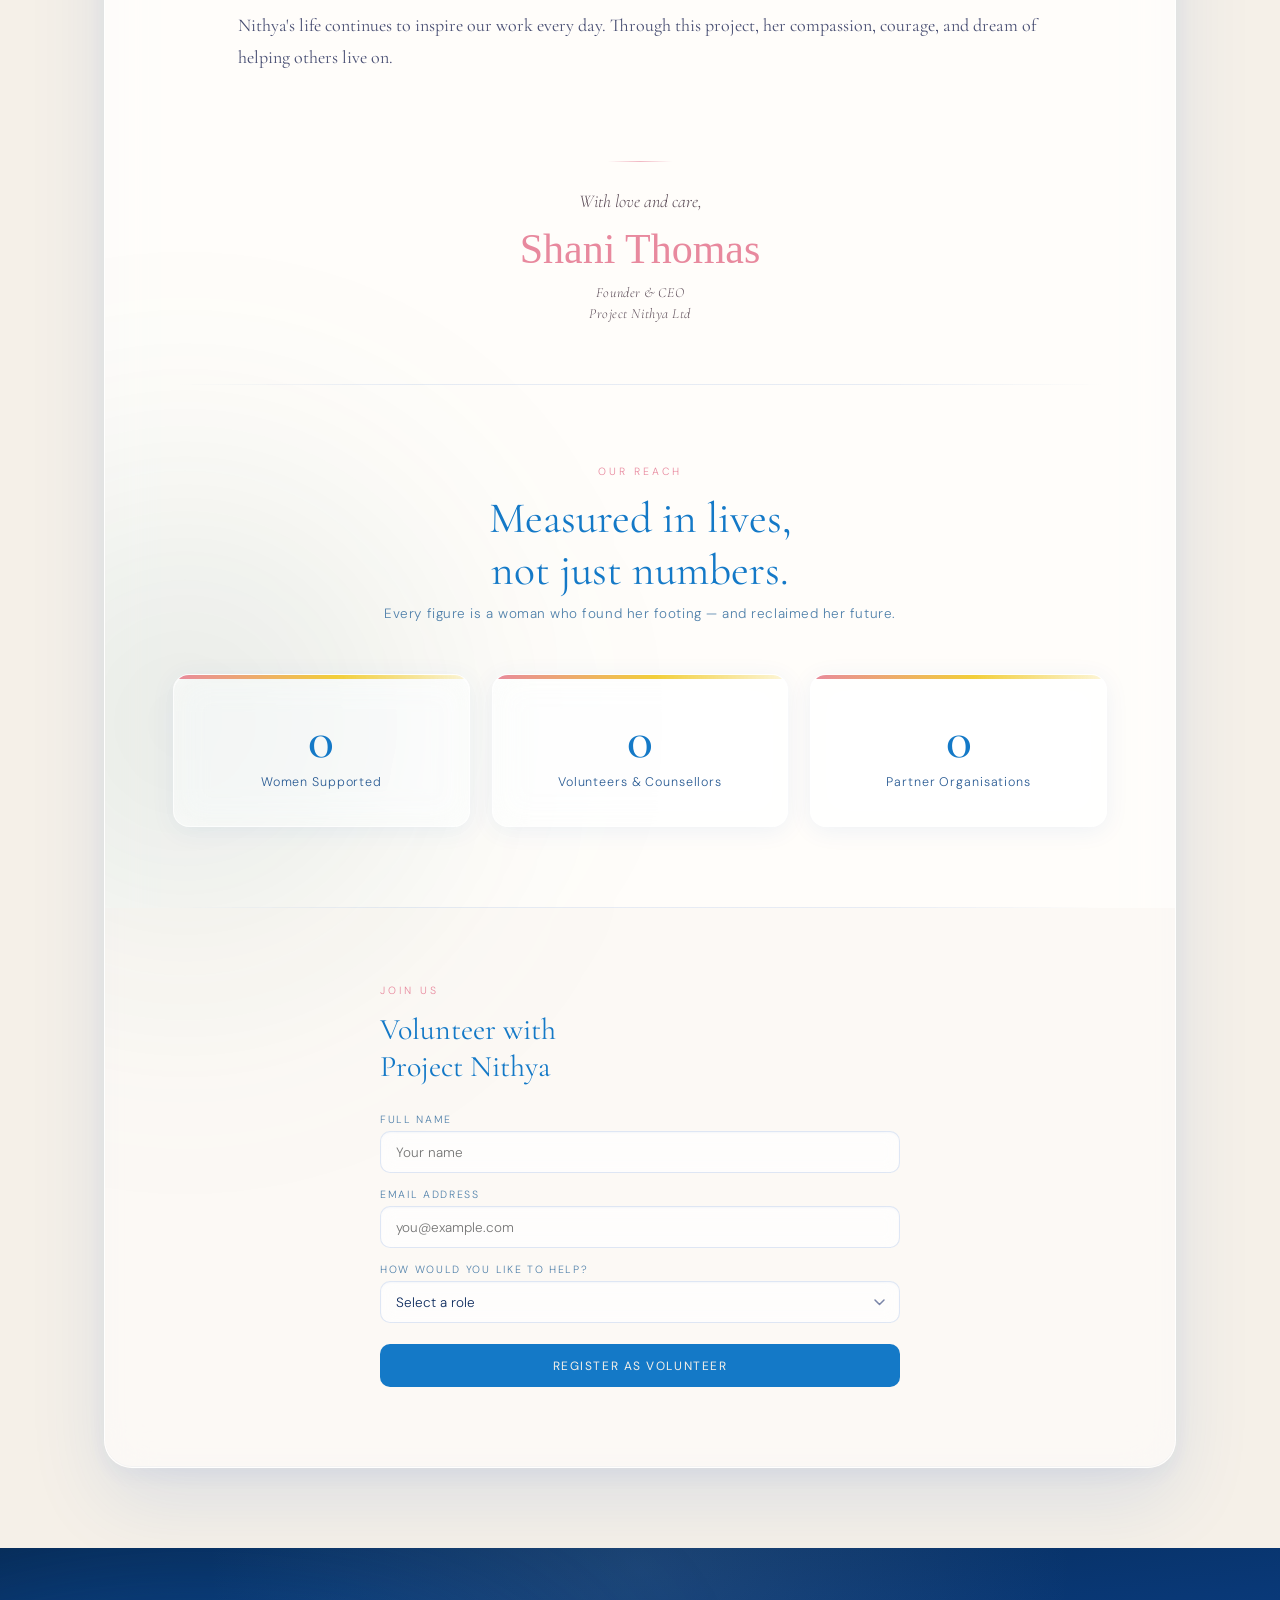
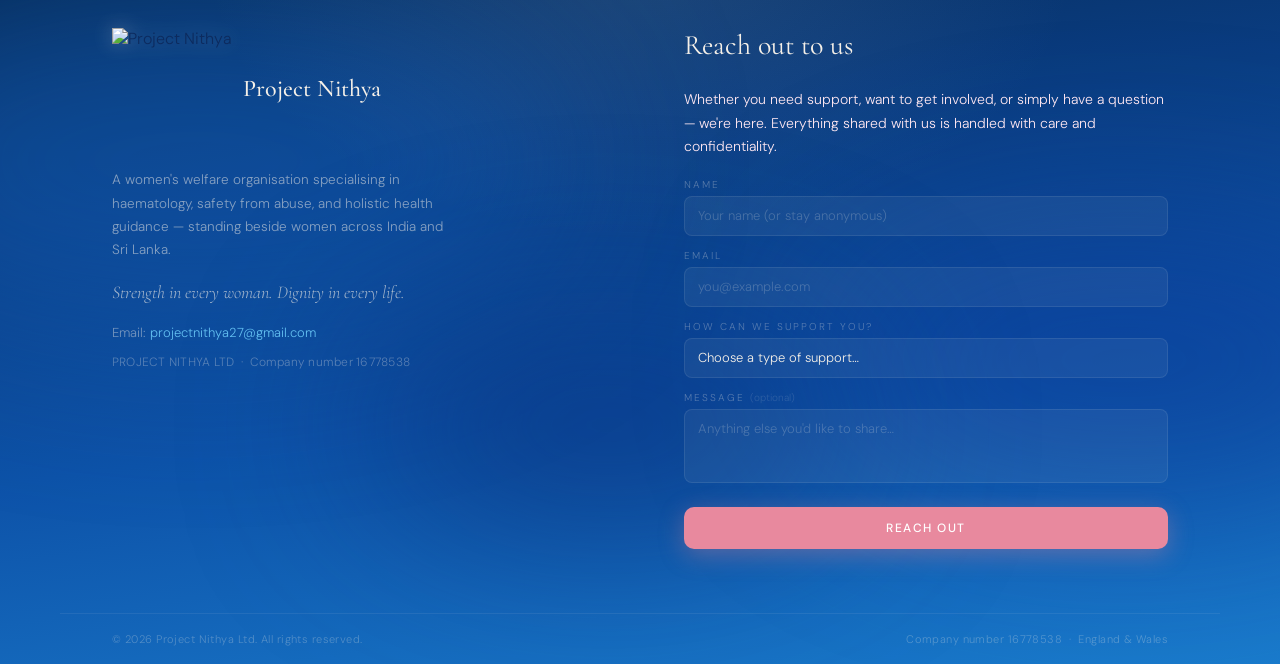
==== commit 3c85640c: "refactor(site): remove donation blocks and buttons site-wide Hide donation UI until UK approval is g" ====
--- a/index.html
+++ b/index.html
@@ -1253,10 +1253,12 @@
     /* ── 3C GET INVOLVED ── */
     .involve {
       padding: 76px 68px 80px;
-      display: grid;
-      grid-template-columns: 1fr 1fr;
-      gap: 44px;
       background: rgba(245, 240, 232, 0.32);
+    }
+
+    .involve > #volunteer {
+      max-width: 520px;
+      margin: 0 auto;
     }
 
     .vol-head {
@@ -1681,7 +1683,7 @@
       .about { grid-template-columns: 1fr; padding: 48px 32px; gap: 38px; }
       .impact { padding: 48px 32px; }
       .stats { grid-template-columns: 1fr; }
-      .involve { grid-template-columns: 1fr; padding: 48px 32px 52px; }
+      .involve { padding: 48px 32px 52px; }
       .c-divider { margin: 0 32px; }
 
       .ft-inner { grid-template-columns: 1fr; gap: 48px; padding: 0 24px 52px; }
@@ -1708,7 +1710,7 @@
   </ul>
 
   <div class="nav-actions">
-    <a href="#donate" class="nav-cta">Donate</a>
+    <a href="#volunteer" class="nav-cta">Volunteer</a>
     <button class="nav-burger" id="navBurger" onclick="toggleMobileMenu()" aria-label="Open menu" aria-expanded="false">
       <svg width="20" height="14" viewBox="0 0 20 14" fill="none" xmlns="http://www.w3.org/2000/svg">
         <line class="bar1" x1="0" y1="1"  x2="20" y2="1"  stroke="currentColor" stroke-width="1.8" stroke-linecap="round"/>
@@ -1726,12 +1728,6 @@
   <a href="#volunteer"           class="mob-link">Volunteer</a>
   <a href="admin.html"           class="mob-link">Admin Login</a>
 </div>
-
-<!-- Floating CTA bubble — mobile only -->
-<div class="fab-cta">
-  <a href="#donate"                      class="fab-btn fab-btn--gold">Donate</a>
-</div>
-
 
 <!-- ═══════════════════════════════════════════
      HERO
@@ -1988,30 +1984,6 @@
         </form>
       </div>
 
-      <!-- Right: donation card -->
-      <div id="donate">
-        <div class="don-card">
-          <p class="don-tag">Make a difference</p>
-          <h3 class="don-head">Back a woman's<br>journey to safety.</h3>
-          <p class="don-sub">Your generosity funds haematology consultations, crisis interventions, health guidance, and community support for women across India and Sri Lanka.</p>
-          <form onsubmit="showDonationComingSoon(); return false;" class="don-wrap">
-            <div class="don-fg">
-              <label>Name</label>
-              <input type="text" name="name" class="don-input" placeholder="Your name">
-            </div>
-            <div class="don-fg">
-              <label>Email</label>
-              <input type="email" name="email" class="don-input" placeholder="you@example.com">
-            </div>
-            <div class="don-fg">
-              <label>Amount (₹)</label>
-              <input type="text" name="amount" class="don-input" placeholder="500">
-            </div>
-            <button type="submit" class="btn-gold">Donate Now</button>
-          </form>
-        </div>
-      </div>
-
     </section>
   </div>
 </div>
@@ -2067,7 +2039,6 @@
             <option value="Safety &amp; legal guidance">Safety &amp; legal guidance</option>
             <option value="Health guidance">Health guidance</option>
             <option value="I'd like to volunteer">I'd like to volunteer</option>
-            <option value="I'd like to donate">I'd like to donate</option>
             <option value="General enquiry">General enquiry</option>
           </select>
         </div>
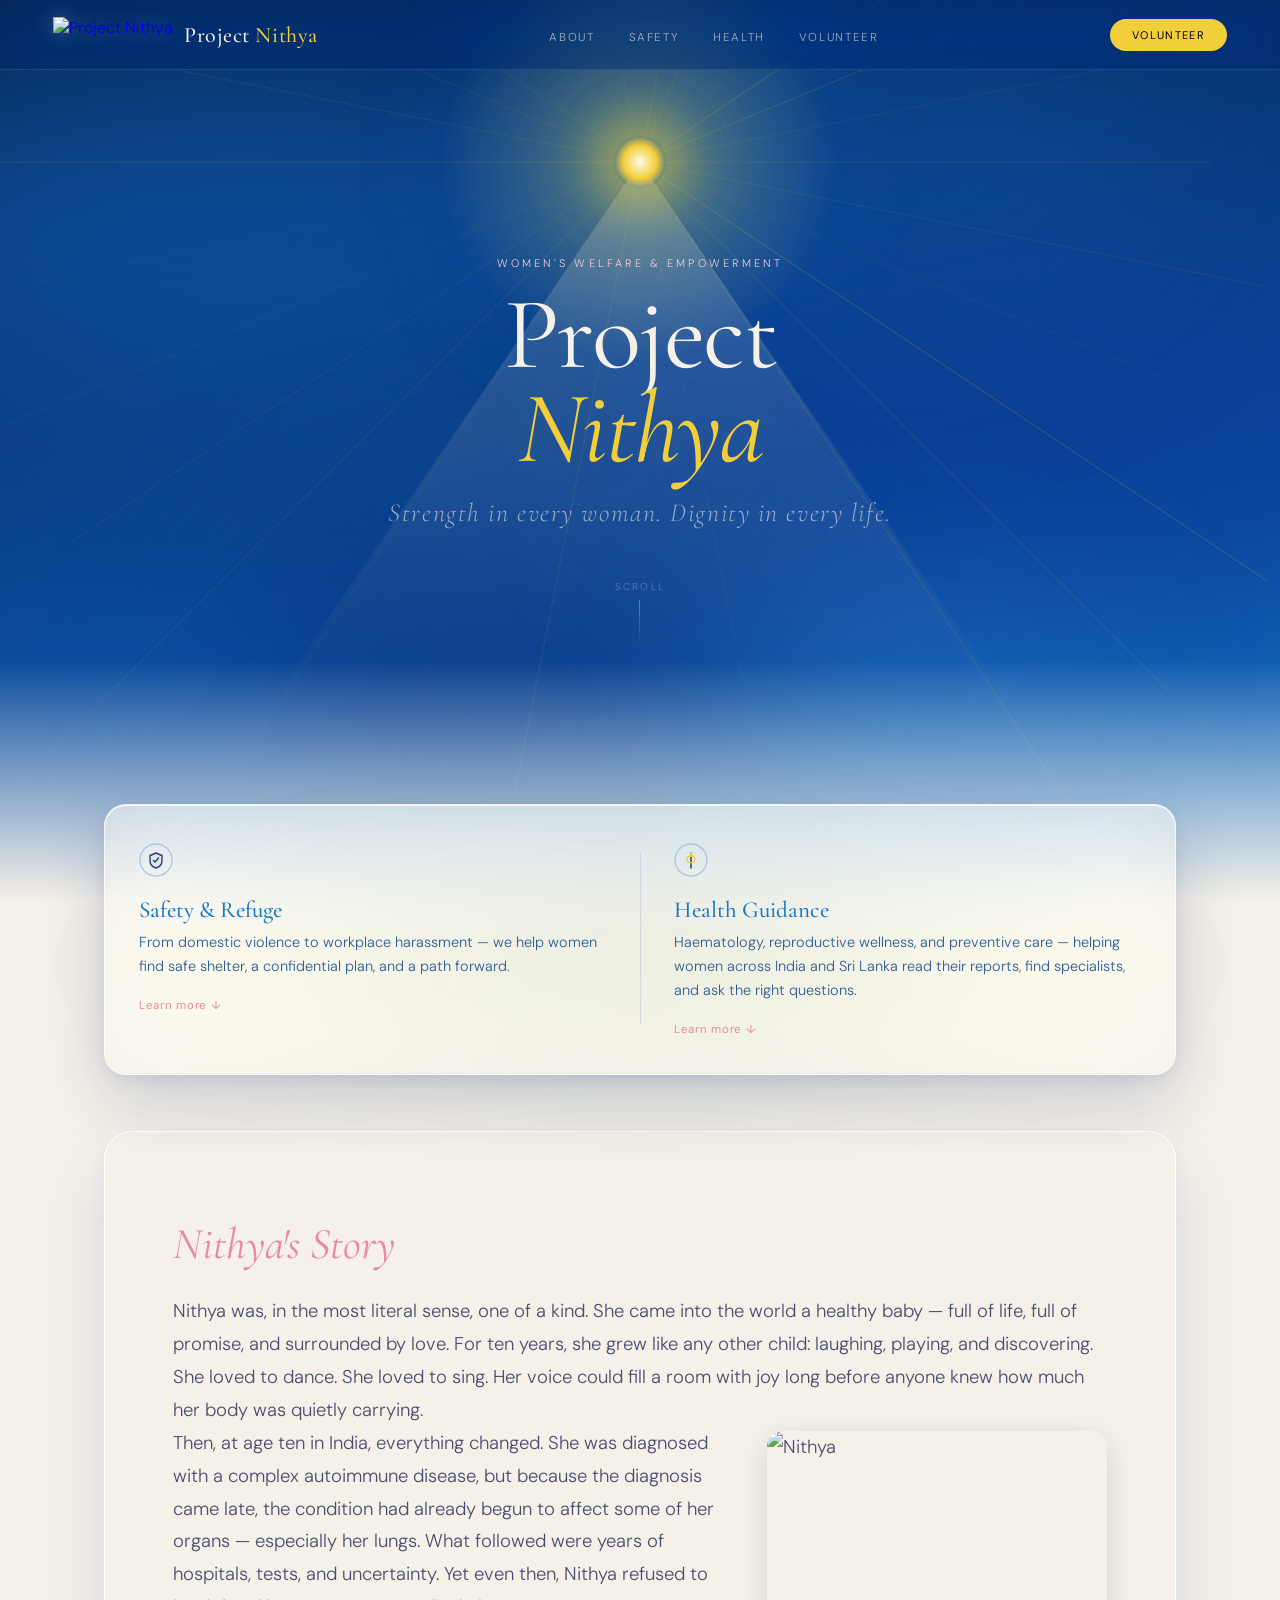
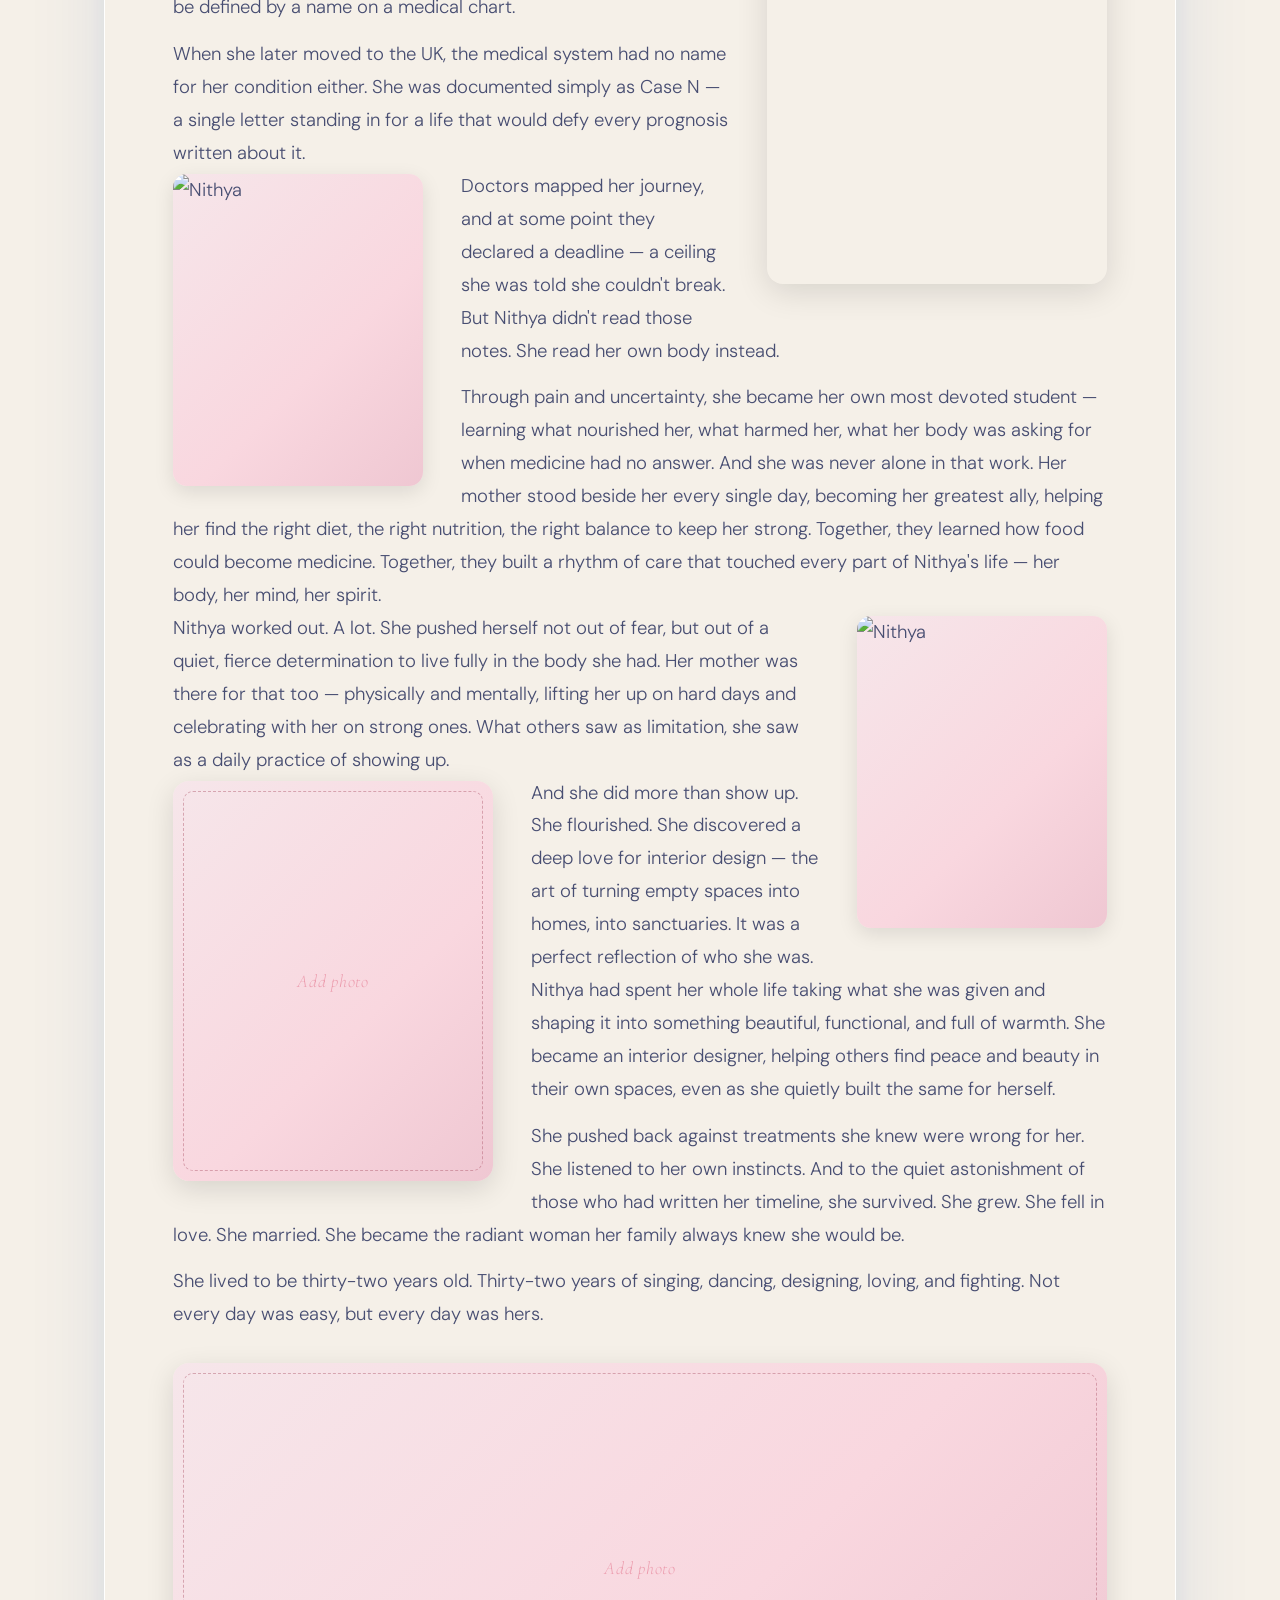
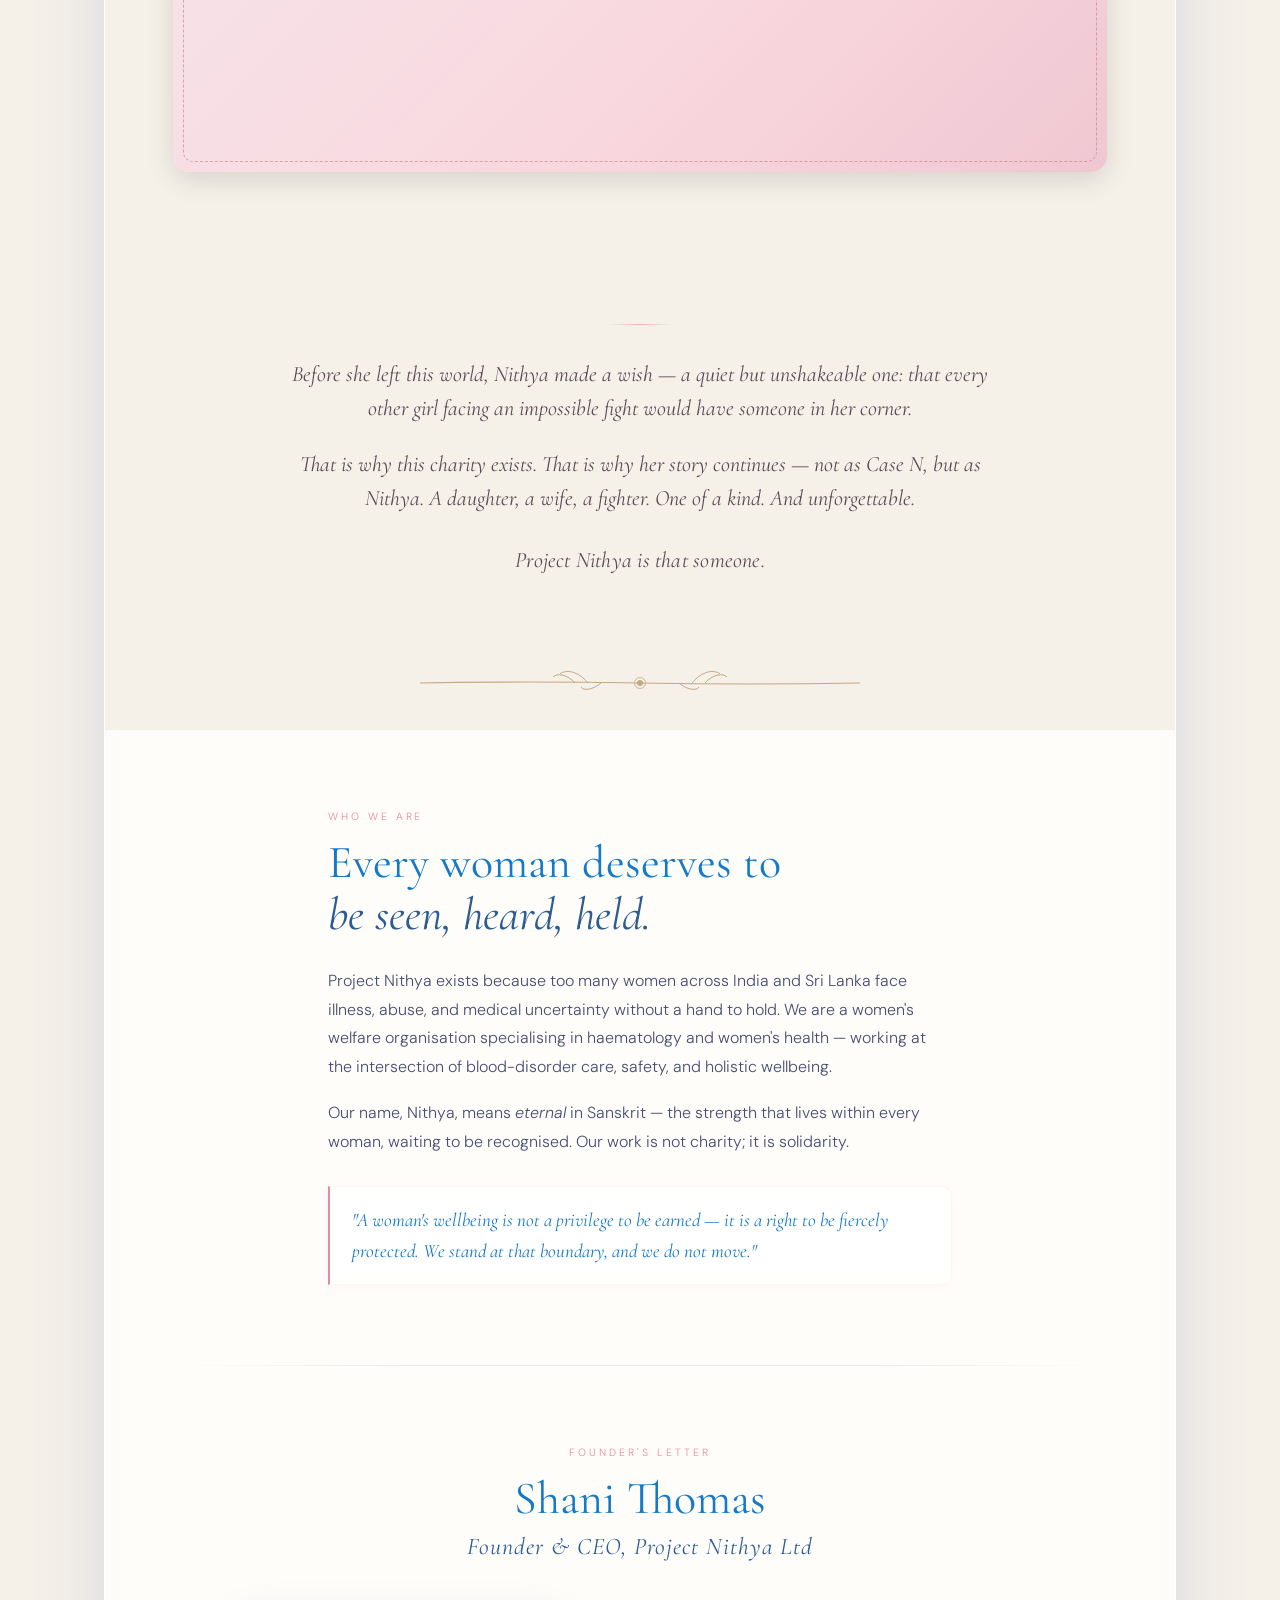
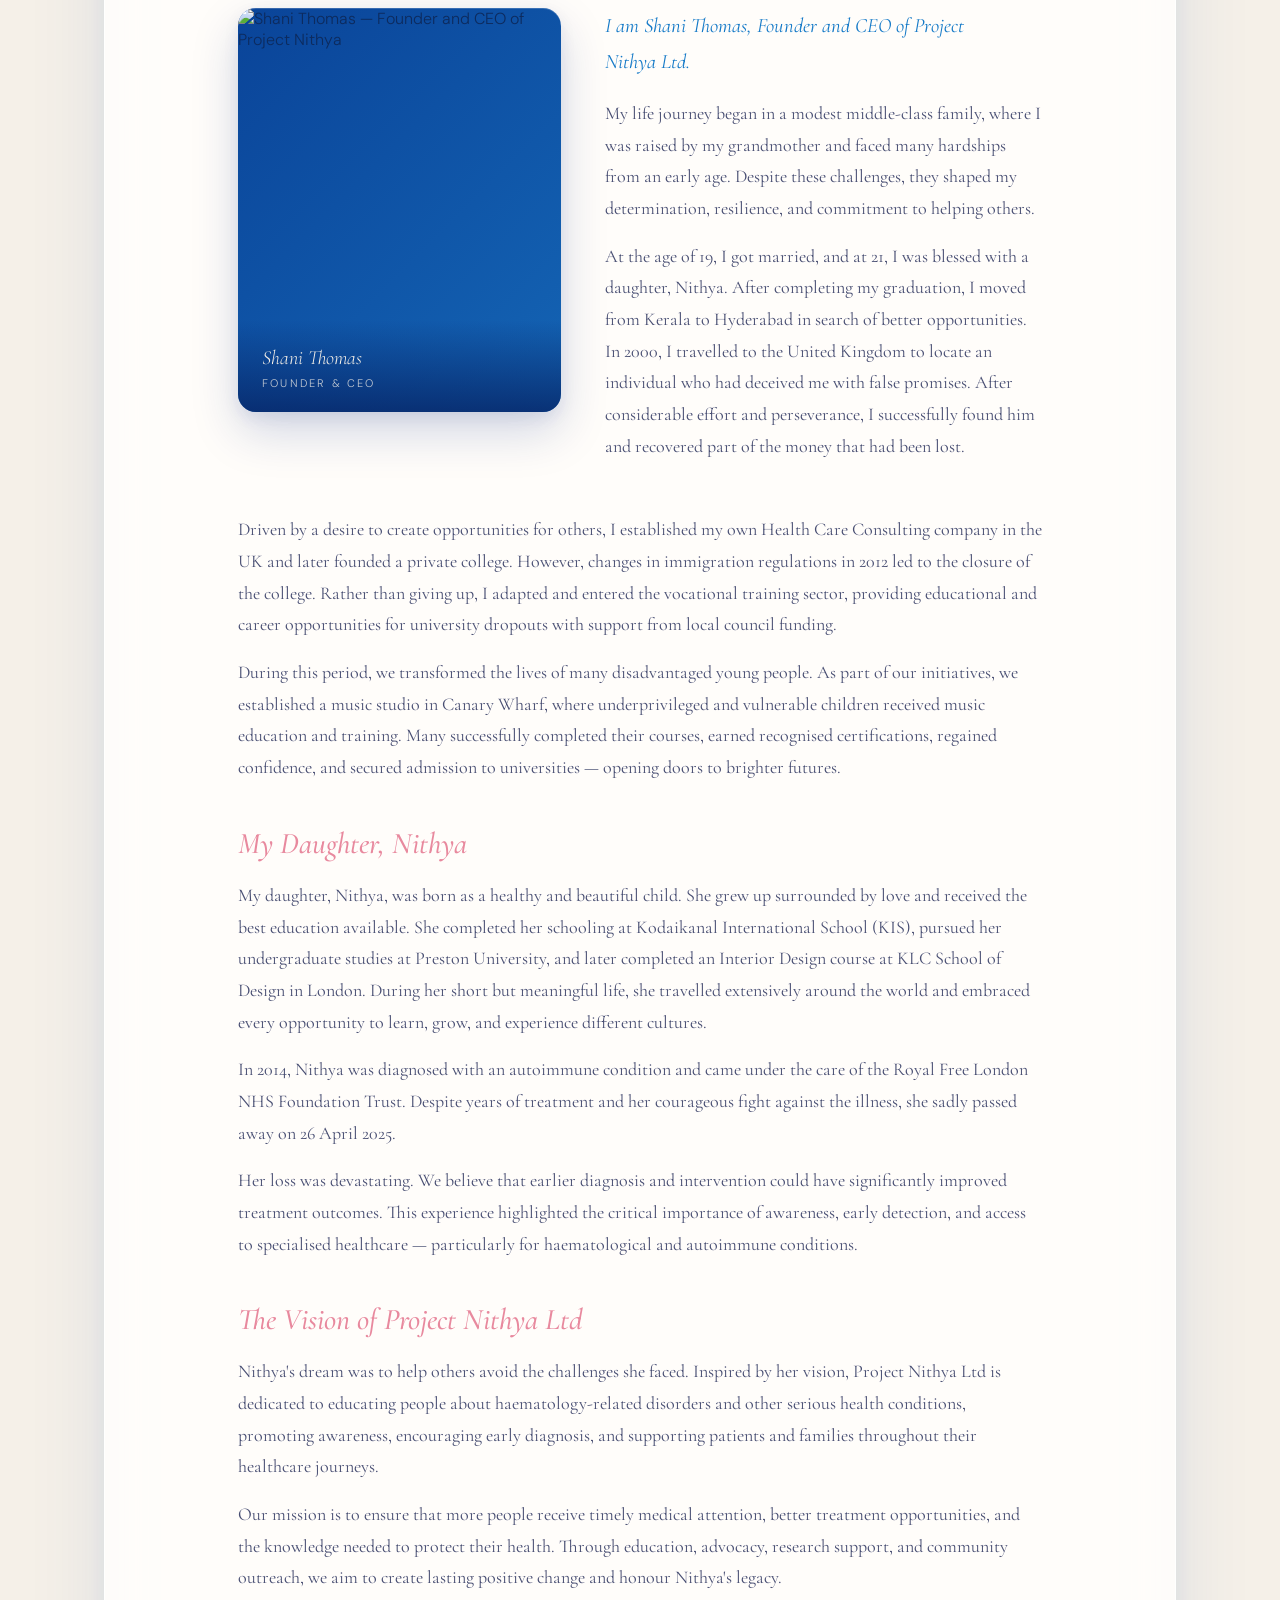
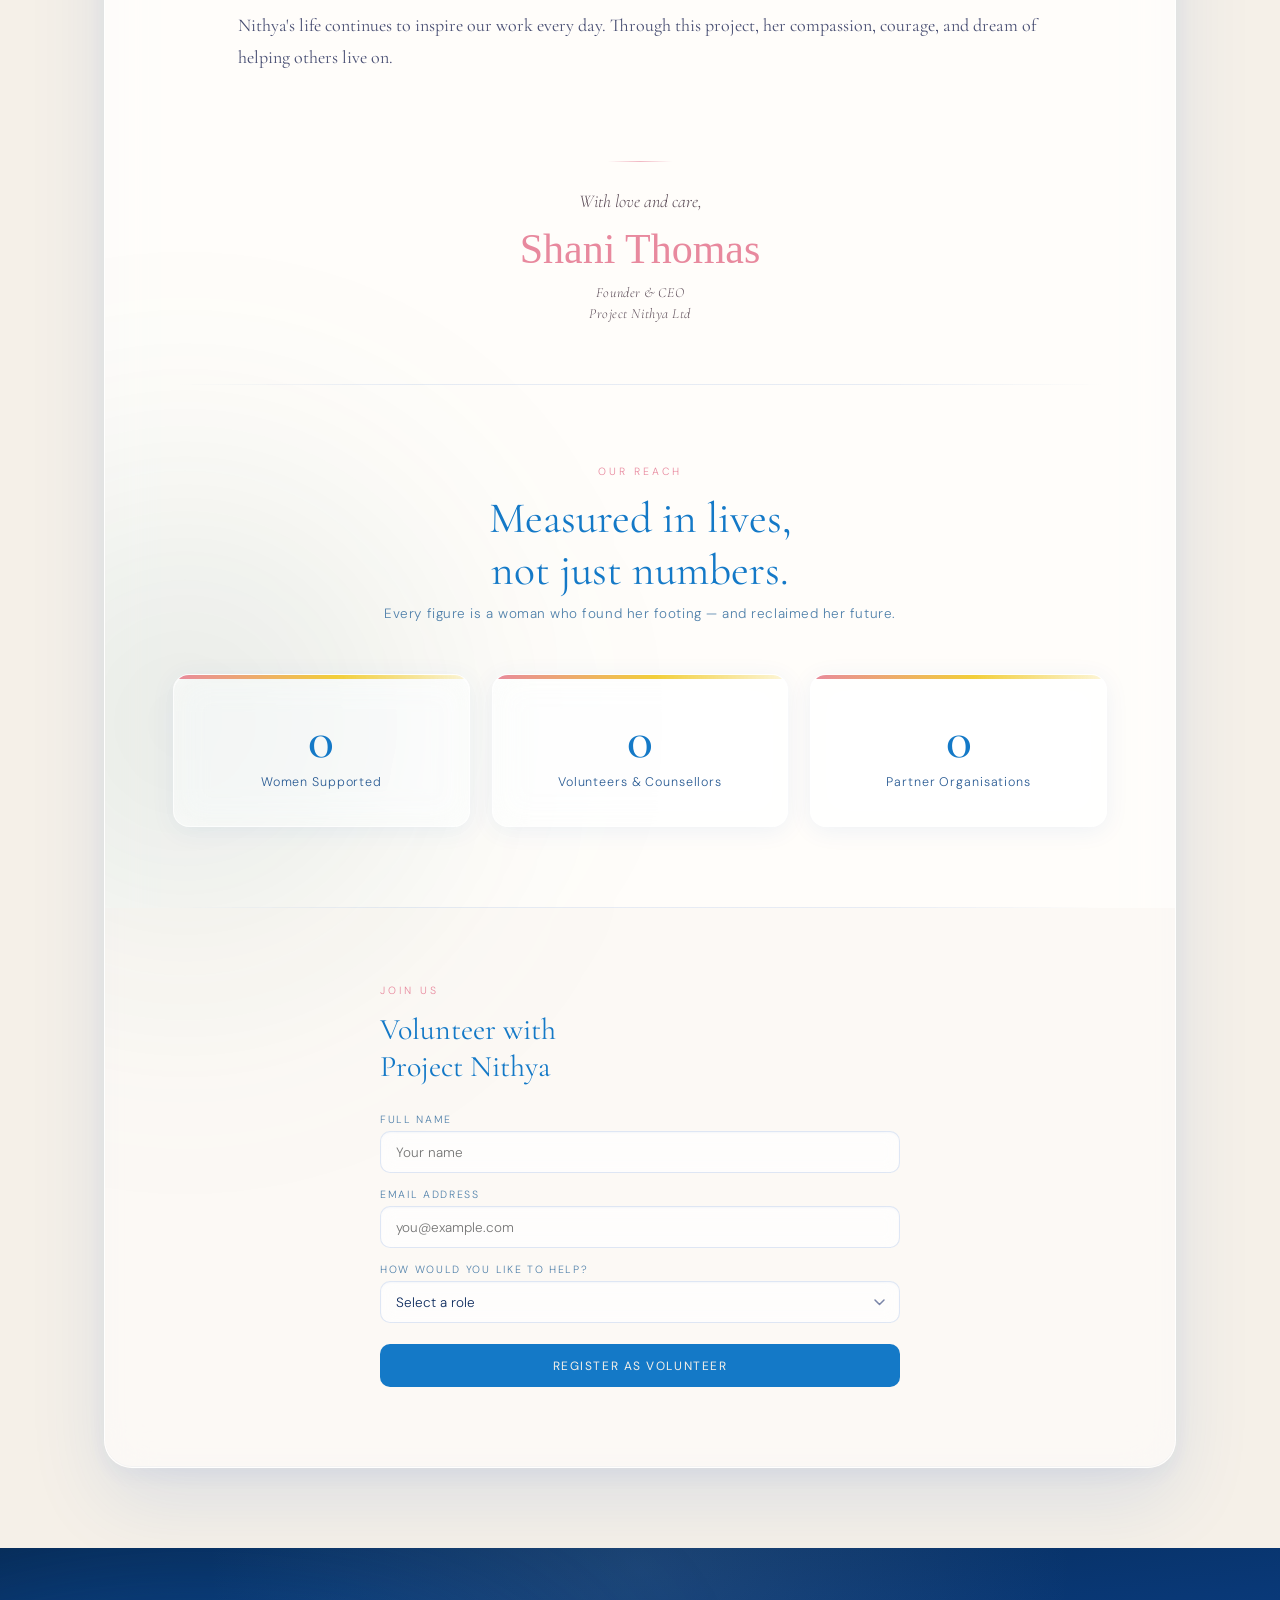
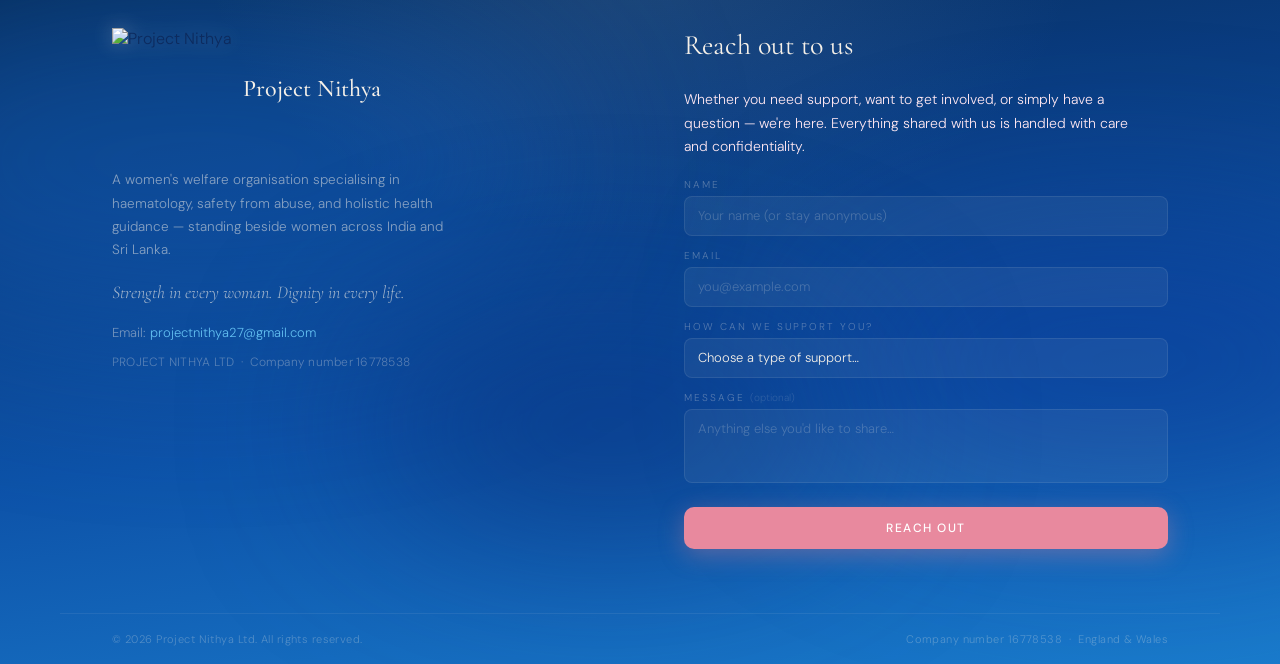
==== commit cdbb1f2a: "feat(admin): edit website text and add photos from the admin portal Adds a "Website Text" section to" ====
--- a/index.html
+++ b/index.html
@@ -1691,7 +1691,7 @@
     }
   </style>
 </head>
-<body>
+<body data-content-page="index">
 
 <!-- ═══════════════════════════════════════════
      NAV
@@ -1703,14 +1703,14 @@
   </a>
 
   <ul class="nav-links">
-    <li><a href="#about">About</a></li>
-    <li><a href="safety.html">Safety</a></li>
-    <li><a href="health-guidance.html">Health</a></li>
-    <li><a href="#volunteer">Volunteer</a></li>
+    <li><a data-edit="index.nav.a1" href="#about">About</a></li>
+    <li><a data-edit="index.nav.a2" href="safety.html">Safety</a></li>
+    <li><a data-edit="index.nav.a3" href="health-guidance.html">Health</a></li>
+    <li><a data-edit="index.nav.a4" href="#volunteer">Volunteer</a></li>
   </ul>
 
   <div class="nav-actions">
-    <a href="#volunteer" class="nav-cta">Volunteer</a>
+    <a data-edit="index.nav.a5" href="#volunteer" class="nav-cta">Volunteer</a>
     <button class="nav-burger" id="navBurger" onclick="toggleMobileMenu()" aria-label="Open menu" aria-expanded="false">
       <svg width="20" height="14" viewBox="0 0 20 14" fill="none" xmlns="http://www.w3.org/2000/svg">
         <line class="bar1" x1="0" y1="1"  x2="20" y2="1"  stroke="currentColor" stroke-width="1.8" stroke-linecap="round"/>
@@ -1723,10 +1723,10 @@
 
 <!-- Mobile menu -->
 <div class="mobile-menu" id="mobileMenu">
-  <a href="safety.html"          class="mob-link">Safety &amp; Refuge</a>
-  <a href="health-guidance.html" class="mob-link">Health Guidance</a>
-  <a href="#volunteer"           class="mob-link">Volunteer</a>
-  <a href="admin.html"           class="mob-link">Admin Login</a>
+  <a data-edit="index.mobilemenu.a1" href="safety.html"          class="mob-link">Safety &amp; Refuge</a>
+  <a data-edit="index.mobilemenu.a2" href="health-guidance.html" class="mob-link">Health Guidance</a>
+  <a data-edit="index.mobilemenu.a3" href="#volunteer"           class="mob-link">Volunteer</a>
+  <a data-edit="index.mobilemenu.a4" href="admin.html"           class="mob-link">Admin Login</a>
 </div>
 
 <!-- ═══════════════════════════════════════════
@@ -1752,14 +1752,14 @@
 
   <!-- Content -->
   <div class="hero-content">
-    <p class="hero-eyebrow">Women's Welfare &amp; Empowerment</p>
-    <h1 class="hero-title">
+    <p data-edit="index.hero.p1" class="hero-eyebrow">Women's Welfare &amp; Empowerment</p>
+    <h1 data-edit="index.hero.h11" class="hero-title">
       Project
       <em>Nithya</em>
     </h1>
-    <p class="hero-tagline">Strength in every woman. Dignity in every life.</p>
+    <p data-edit="index.hero.p2" class="hero-tagline">Strength in every woman. Dignity in every life.</p>
     <div class="hero-scroll-indicator">
-      <span>Scroll</span>
+      <span data-edit="index.hero.span1">Scroll</span>
       <div class="scroll-bar"></div>
     </div>
   </div>
@@ -1782,9 +1782,9 @@
         <path d="M17 10 L23 12.5 L23 18 C23 21.5 20 24 17 25 C14 24 11 21.5 11 18 L11 12.5 Z" stroke="#2C3E6B" stroke-width="1.4" fill="rgba(139,175,212,0.12)" stroke-linejoin="round"/>
         <path d="M14.5 17.5 L16 19 L19.5 15" stroke="#2C3E6B" stroke-width="1.5" stroke-linecap="round" stroke-linejoin="round"/>
       </svg>
-      <h3 class="svc-head">Safety &amp; Refuge</h3>
-      <p class="svc-desc">From domestic violence to workplace harassment — we help women find safe shelter, a confidential plan, and a path forward.</p>
-      <span class="svc-more">Learn more ↓</span>
+      <h3 data-edit="index.causes.h31" class="svc-head">Safety &amp; Refuge</h3>
+      <p data-edit="index.causes.p1" class="svc-desc">From domestic violence to workplace harassment — we help women find safe shelter, a confidential plan, and a path forward.</p>
+      <span data-edit="index.causes.span1" class="svc-more">Learn more ↓</span>
     </a>
 
     <a href="health-guidance.html" class="svc" id="support">
@@ -1796,9 +1796,9 @@
         <path d="M17 13 C14.5 13 13 14.5 13 16.5 C13 18.5 15 19.5 17 19.5" stroke="#F2CE3A" stroke-width="1.4" stroke-linecap="round" fill="none"/>
         <circle cx="17" cy="11" r="1.5" fill="#F2CE3A"/>
       </svg>
-      <h3 class="svc-head">Health Guidance</h3>
-      <p class="svc-desc">Haematology, reproductive wellness, and preventive care — helping women across India and Sri Lanka read their reports, find specialists, and ask the right questions.</p>
-      <span class="svc-more">Learn more ↓</span>
+      <h3 data-edit="index.causes.h32" class="svc-head">Health Guidance</h3>
+      <p data-edit="index.causes.p2" class="svc-desc">Haematology, reproductive wellness, and preventive care — helping women across India and Sri Lanka read their reports, find specialists, and ask the right questions.</p>
+      <span data-edit="index.causes.span2" class="svc-more">Learn more ↓</span>
     </a>
 
   </div>
@@ -1814,28 +1814,28 @@
     <!-- ── CASE N STORY ── -->
     <section class="casen-story" id="about">
       <div class="casen-inner">
-        <h2 class="casen-head">Nithya's Story</h2>
+        <h2 data-edit="index.about.h21" class="casen-head">Nithya's Story</h2>
         <div class="casen-body">
-          <span class="casen-line">Nithya was, in the most literal sense, one of a kind. She came into the world a healthy baby — full of life, full of promise, and surrounded by love. For ten years, she grew like any other child: laughing, playing, and discovering. She loved to dance. She loved to sing. Her voice could fill a room with joy long before anyone knew how much her body was quietly carrying.</span>
+          <span data-edit="index.about.span1" class="casen-line">Nithya was, in the most literal sense, one of a kind. She came into the world a healthy baby — full of life, full of promise, and surrounded by love. For ten years, she grew like any other child: laughing, playing, and discovering. She loved to dance. She loved to sing. Her voice could fill a room with joy long before anyone knew how much her body was quietly carrying.</span>
           <img class="casen-photo-main casen-fr" src="https://hdmnkxwpsxlxtrlseaqj.supabase.co/storage/v1/object/public/assets/nithya.jpg" alt="Nithya">
-          <span class="casen-line">Then, at age ten in India, everything changed. She was diagnosed with a complex autoimmune disease, but because the diagnosis came late, the condition had already begun to affect some of her organs — especially her lungs. What followed were years of hospitals, tests, and uncertainty. Yet even then, Nithya refused to be defined by a name on a medical chart.</span>
-          <span class="casen-line">When she later moved to the UK, the medical system had no name for her condition either. She was documented simply as Case N — a single letter standing in for a life that would defy every prognosis written about it.</span>
+          <span data-edit="index.about.span2" class="casen-line">Then, at age ten in India, everything changed. She was diagnosed with a complex autoimmune disease, but because the diagnosis came late, the condition had already begun to affect some of her organs — especially her lungs. What followed were years of hospitals, tests, and uncertainty. Yet even then, Nithya refused to be defined by a name on a medical chart.</span>
+          <span data-edit="index.about.span3" class="casen-line">When she later moved to the UK, the medical system had no name for her condition either. She was documented simply as Case N — a single letter standing in for a life that would defy every prognosis written about it.</span>
           <img class="casen-photo-sm casen-fl" src="https://hdmnkxwpsxlxtrlseaqj.supabase.co/storage/v1/object/public/assets/nithya-2.jpg" alt="Nithya">
-          <span class="casen-line">Doctors mapped her journey, and at some point they declared a deadline — a ceiling she was told she couldn't break. But Nithya didn't read those notes. She read her own body instead.</span>
-          <span class="casen-line">Through pain and uncertainty, she became her own most devoted student — learning what nourished her, what harmed her, what her body was asking for when medicine had no answer. And she was never alone in that work. Her mother stood beside her every single day, becoming her greatest ally, helping her find the right diet, the right nutrition, the right balance to keep her strong. Together, they learned how food could become medicine. Together, they built a rhythm of care that touched every part of Nithya's life — her body, her mind, her spirit.</span>
+          <span data-edit="index.about.span4" class="casen-line">Doctors mapped her journey, and at some point they declared a deadline — a ceiling she was told she couldn't break. But Nithya didn't read those notes. She read her own body instead.</span>
+          <span data-edit="index.about.span5" class="casen-line">Through pain and uncertainty, she became her own most devoted student — learning what nourished her, what harmed her, what her body was asking for when medicine had no answer. And she was never alone in that work. Her mother stood beside her every single day, becoming her greatest ally, helping her find the right diet, the right nutrition, the right balance to keep her strong. Together, they learned how food could become medicine. Together, they built a rhythm of care that touched every part of Nithya's life — her body, her mind, her spirit.</span>
           <img class="casen-photo-sm casen-fr" src="https://hdmnkxwpsxlxtrlseaqj.supabase.co/storage/v1/object/public/assets/nithya-3.jpg" alt="Nithya">
-          <span class="casen-line">Nithya worked out. A lot. She pushed herself not out of fear, but out of a quiet, fierce determination to live fully in the body she had. Her mother was there for that too — physically and mentally, lifting her up on hard days and celebrating with her on strong ones. What others saw as limitation, she saw as a daily practice of showing up.</span>
-          <div class="casen-photo-lg casen-placeholder casen-fl" role="img" aria-label="Photo placeholder"><span>Add photo</span></div>
-          <span class="casen-line">And she did more than show up. She flourished. She discovered a deep love for interior design — the art of turning empty spaces into homes, into sanctuaries. It was a perfect reflection of who she was. Nithya had spent her whole life taking what she was given and shaping it into something beautiful, functional, and full of warmth. She became an interior designer, helping others find peace and beauty in their own spaces, even as she quietly built the same for herself.</span>
-          <span class="casen-line">She pushed back against treatments she knew were wrong for her. She listened to her own instincts. And to the quiet astonishment of those who had written her timeline, she survived. She grew. She fell in love. She married. She became the radiant woman her family always knew she would be.</span>
-          <span class="casen-line">She lived to be thirty-two years old. Thirty-two years of singing, dancing, designing, loving, and fighting. Not every day was easy, but every day was hers.</span>
-          <div class="casen-photo-lg casen-placeholder casen-fw" role="img" aria-label="Photo placeholder"><span>Add photo</span></div>
+          <span data-edit="index.about.span6" class="casen-line">Nithya worked out. A lot. She pushed herself not out of fear, but out of a quiet, fierce determination to live fully in the body she had. Her mother was there for that too — physically and mentally, lifting her up on hard days and celebrating with her on strong ones. What others saw as limitation, she saw as a daily practice of showing up.</span>
+          <div class="casen-photo-lg casen-placeholder casen-fl" data-edit-img="index.about.photo1" data-img-label="Story photo (left)" role="img" aria-label="Photo placeholder"><span>Add photo</span></div>
+          <span data-edit="index.about.span7" class="casen-line">And she did more than show up. She flourished. She discovered a deep love for interior design — the art of turning empty spaces into homes, into sanctuaries. It was a perfect reflection of who she was. Nithya had spent her whole life taking what she was given and shaping it into something beautiful, functional, and full of warmth. She became an interior designer, helping others find peace and beauty in their own spaces, even as she quietly built the same for herself.</span>
+          <span data-edit="index.about.span8" class="casen-line">She pushed back against treatments she knew were wrong for her. She listened to her own instincts. And to the quiet astonishment of those who had written her timeline, she survived. She grew. She fell in love. She married. She became the radiant woman her family always knew she would be.</span>
+          <span data-edit="index.about.span9" class="casen-line">She lived to be thirty-two years old. Thirty-two years of singing, dancing, designing, loving, and fighting. Not every day was easy, but every day was hers.</span>
+          <div class="casen-photo-lg casen-placeholder casen-fw" data-edit-img="index.about.photo2" data-img-label="Story photo (wide)" role="img" aria-label="Photo placeholder"><span>Add photo</span></div>
         </div>
       </div>
       <div class="casen-footer">
-        <span class="casen-line">Before she left this world, Nithya made a wish — a quiet but unshakeable one: that every other girl facing an impossible fight would have someone in her corner.</span>
-        <span class="casen-line">That is why this charity exists. That is why her story continues — not as Case N, but as Nithya. A daughter, a wife, a fighter. One of a kind. And unforgettable.</span>
-        <span class="casen-line casen-closer">Project Nithya is that someone.</span>
+        <span data-edit="index.about.span10" class="casen-line">Before she left this world, Nithya made a wish — a quiet but unshakeable one: that every other girl facing an impossible fight would have someone in her corner.</span>
+        <span data-edit="index.about.span11" class="casen-line">That is why this charity exists. That is why her story continues — not as Case N, but as Nithya. A daughter, a wife, a fighter. One of a kind. And unforgettable.</span>
+        <span data-edit="index.about.span12" class="casen-line casen-closer">Project Nithya is that someone.</span>
       </div>
     </section>
 
@@ -1857,16 +1857,16 @@
     <!-- ── 3A ABOUT ── -->
     <section class="about">
 
-      <p class="sec-tag">Who we are</p>
-      <h2 class="sec-head">Every woman deserves to<br><em>be seen, heard, held.</em></h2>
-      <p class="body-p">
+      <p data-edit="index.about.p1" class="sec-tag">Who we are</p>
+      <h2 data-edit="index.about.h22" class="sec-head">Every woman deserves to<br><em>be seen, heard, held.</em></h2>
+      <p data-edit="index.about.p2" class="body-p">
         Project Nithya exists because too many women across India and Sri Lanka face illness, abuse, and medical uncertainty without a hand to hold. We are a women's welfare organisation specialising in haematology and women's health — working at the intersection of blood-disorder care, safety, and holistic wellbeing.
       </p>
-      <p class="body-p">
+      <p data-edit="index.about.p3" class="body-p">
         Our name, Nithya, means <em style="font-style:italic;">eternal</em> in Sanskrit — the strength that lives within every woman, waiting to be recognised. Our work is not charity; it is solidarity.
       </p>
       <blockquote class="blockquote">
-        <p>"A woman's wellbeing is not a privilege to be earned — it is a right to be fiercely protected. We stand at that boundary, and we do not move."</p>
+        <p data-edit="index.about.p4">"A woman's wellbeing is not a privilege to be earned — it is a right to be fiercely protected. We stand at that boundary, and we do not move."</p>
       </blockquote>
 
     </section>
@@ -1875,43 +1875,43 @@
 
     <!-- ── 3A.5 FOUNDER ── -->
     <section class="founder-section" id="founder">
-      <p class="sec-tag">Founder's letter</p>
-      <h2 class="sec-head founder-head">Shani Thomas<em>Founder &amp; CEO, Project Nithya Ltd</em></h2>
+      <p data-edit="index.founder.p1" class="sec-tag">Founder's letter</p>
+      <h2 data-edit="index.founder.h21" class="sec-head founder-head">Shani Thomas<em>Founder &amp; CEO, Project Nithya Ltd</em></h2>
 
       <div class="founder-top">
         <div class="founder-photo">
-          <img src="" alt="Shani Thomas — Founder and CEO of Project Nithya">
+          <img data-edit-img="index.founder.photo1" data-img-label="Founder photo" src="" alt="Shani Thomas — Founder and CEO of Project Nithya">
           <div class="founder-photo-caption">
-            <p class="fcap-name">Shani Thomas</p>
-            <p class="fcap-title">Founder &amp; CEO</p>
+            <p data-edit="index.founder.p2" class="fcap-name">Shani Thomas</p>
+            <p data-edit="index.founder.p3" class="fcap-title">Founder &amp; CEO</p>
           </div>
         </div>
         <div class="founder-intro">
-          <p>I am Shani Thomas, Founder and CEO of Project Nithya Ltd.</p>
-          <p>My life journey began in a modest middle-class family, where I was raised by my grandmother and faced many hardships from an early age. Despite these challenges, they shaped my determination, resilience, and commitment to helping others.</p>
-          <p>At the age of 19, I got married, and at 21, I was blessed with a daughter, Nithya. After completing my graduation, I moved from Kerala to Hyderabad in search of better opportunities. In 2000, I travelled to the United Kingdom to locate an individual who had deceived me with false promises. After considerable effort and perseverance, I successfully found him and recovered part of the money that had been lost.</p>
+          <p data-edit="index.founder.p4">I am Shani Thomas, Founder and CEO of Project Nithya Ltd.</p>
+          <p data-edit="index.founder.p5">My life journey began in a modest middle-class family, where I was raised by my grandmother and faced many hardships from an early age. Despite these challenges, they shaped my determination, resilience, and commitment to helping others.</p>
+          <p data-edit="index.founder.p6">At the age of 19, I got married, and at 21, I was blessed with a daughter, Nithya. After completing my graduation, I moved from Kerala to Hyderabad in search of better opportunities. In 2000, I travelled to the United Kingdom to locate an individual who had deceived me with false promises. After considerable effort and perseverance, I successfully found him and recovered part of the money that had been lost.</p>
         </div>
       </div>
 
       <div class="founder-body">
-        <p>Driven by a desire to create opportunities for others, I established my own Health Care Consulting company in the UK and later founded a private college. However, changes in immigration regulations in 2012 led to the closure of the college. Rather than giving up, I adapted and entered the vocational training sector, providing educational and career opportunities for university dropouts with support from local council funding.</p>
-        <p>During this period, we transformed the lives of many disadvantaged young people. As part of our initiatives, we established a music studio in Canary Wharf, where underprivileged and vulnerable children received music education and training. Many successfully completed their courses, earned recognised certifications, regained confidence, and secured admission to universities — opening doors to brighter futures.</p>
-
-        <h3 class="founder-subhead">My Daughter, Nithya</h3>
-        <p>My daughter, Nithya, was born as a healthy and beautiful child. She grew up surrounded by love and received the best education available. She completed her schooling at Kodaikanal International School (KIS), pursued her undergraduate studies at Preston University, and later completed an Interior Design course at KLC School of Design in London. During her short but meaningful life, she travelled extensively around the world and embraced every opportunity to learn, grow, and experience different cultures.</p>
-        <p>In 2014, Nithya was diagnosed with an autoimmune condition and came under the care of the Royal Free London NHS Foundation Trust. Despite years of treatment and her courageous fight against the illness, she sadly passed away on 26 April 2025.</p>
-        <p>Her loss was devastating. We believe that earlier diagnosis and intervention could have significantly improved treatment outcomes. This experience highlighted the critical importance of awareness, early detection, and access to specialised healthcare — particularly for haematological and autoimmune conditions.</p>
-
-        <h3 class="founder-subhead">The Vision of Project Nithya Ltd</h3>
-        <p>Nithya's dream was to help others avoid the challenges she faced. Inspired by her vision, Project Nithya Ltd is dedicated to educating people about haematology-related disorders and other serious health conditions, promoting awareness, encouraging early diagnosis, and supporting patients and families throughout their healthcare journeys.</p>
-        <p>Our mission is to ensure that more people receive timely medical attention, better treatment opportunities, and the knowledge needed to protect their health. Through education, advocacy, research support, and community outreach, we aim to create lasting positive change and honour Nithya's legacy.</p>
-        <p>Nithya's life continues to inspire our work every day. Through this project, her compassion, courage, and dream of helping others live on.</p>
+        <p data-edit="index.founder.p7">Driven by a desire to create opportunities for others, I established my own Health Care Consulting company in the UK and later founded a private college. However, changes in immigration regulations in 2012 led to the closure of the college. Rather than giving up, I adapted and entered the vocational training sector, providing educational and career opportunities for university dropouts with support from local council funding.</p>
+        <p data-edit="index.founder.p8">During this period, we transformed the lives of many disadvantaged young people. As part of our initiatives, we established a music studio in Canary Wharf, where underprivileged and vulnerable children received music education and training. Many successfully completed their courses, earned recognised certifications, regained confidence, and secured admission to universities — opening doors to brighter futures.</p>
+
+        <h3 data-edit="index.founder.h31" class="founder-subhead">My Daughter, Nithya</h3>
+        <p data-edit="index.founder.p9">My daughter, Nithya, was born as a healthy and beautiful child. She grew up surrounded by love and received the best education available. She completed her schooling at Kodaikanal International School (KIS), pursued her undergraduate studies at Preston University, and later completed an Interior Design course at KLC School of Design in London. During her short but meaningful life, she travelled extensively around the world and embraced every opportunity to learn, grow, and experience different cultures.</p>
+        <p data-edit="index.founder.p10">In 2014, Nithya was diagnosed with an autoimmune condition and came under the care of the Royal Free London NHS Foundation Trust. Despite years of treatment and her courageous fight against the illness, she sadly passed away on 26 April 2025.</p>
+        <p data-edit="index.founder.p11">Her loss was devastating. We believe that earlier diagnosis and intervention could have significantly improved treatment outcomes. This experience highlighted the critical importance of awareness, early detection, and access to specialised healthcare — particularly for haematological and autoimmune conditions.</p>
+
+        <h3 data-edit="index.founder.h32" class="founder-subhead">The Vision of Project Nithya Ltd</h3>
+        <p data-edit="index.founder.p12">Nithya's dream was to help others avoid the challenges she faced. Inspired by her vision, Project Nithya Ltd is dedicated to educating people about haematology-related disorders and other serious health conditions, promoting awareness, encouraging early diagnosis, and supporting patients and families throughout their healthcare journeys.</p>
+        <p data-edit="index.founder.p13">Our mission is to ensure that more people receive timely medical attention, better treatment opportunities, and the knowledge needed to protect their health. Through education, advocacy, research support, and community outreach, we aim to create lasting positive change and honour Nithya's legacy.</p>
+        <p data-edit="index.founder.p14">Nithya's life continues to inspire our work every day. Through this project, her compassion, courage, and dream of helping others live on.</p>
       </div>
 
       <div class="founder-signoff">
-        <p class="signoff-greeting">With love and care,</p>
-        <p class="signoff-name">Shani Thomas</p>
-        <p class="signoff-title">Founder &amp; CEO<br>Project Nithya Ltd</p>
+        <p data-edit="index.founder.p15" class="signoff-greeting">With love and care,</p>
+        <p data-edit="index.founder.p16" class="signoff-name">Shani Thomas</p>
+        <p data-edit="index.founder.p17" class="signoff-title">Founder &amp; CEO<br>Project Nithya Ltd</p>
       </div>
     </section>
 
@@ -1919,30 +1919,30 @@
 
     <!-- ── 3B IMPACT ── -->
     <section class="impact" id="impact">
-      <p class="sec-tag" style="text-align:center">Our reach</p>
-      <h2 class="impact-head">Measured in lives,<br>not just numbers.</h2>
-      <p class="impact-sub">Every figure is a woman who found her footing — and reclaimed her future.</p>
+      <p data-edit="index.impact.p1" class="sec-tag" style="text-align:center">Our reach</p>
+      <h2 data-edit="index.impact.h21" class="impact-head">Measured in lives,<br>not just numbers.</h2>
+      <p data-edit="index.impact.p2" class="impact-sub">Every figure is a woman who found her footing — and reclaimed her future.</p>
 
       <div class="stats">
         <div class="stat-card" data-stat>
           <div class="stat-stripe"></div>
           <div class="stat-body">
             <div class="stat-num" id="stat-women">0</div>
-            <div class="stat-lbl">Women Supported</div>
+            <div data-edit="index.impact.div1" class="stat-lbl">Women Supported</div>
           </div>
         </div>
         <div class="stat-card" data-stat>
           <div class="stat-stripe"></div>
           <div class="stat-body">
             <div class="stat-num" id="stat-volunteers">0</div>
-            <div class="stat-lbl">Volunteers &amp; Counsellors</div>
+            <div data-edit="index.impact.div2" class="stat-lbl">Volunteers &amp; Counsellors</div>
           </div>
         </div>
         <div class="stat-card" data-stat>
           <div class="stat-stripe"></div>
           <div class="stat-body">
             <div class="stat-num" id="stat-partners">0</div>
-            <div class="stat-lbl">Partner Organisations</div>
+            <div data-edit="index.impact.div3" class="stat-lbl">Partner Organisations</div>
           </div>
         </div>
       </div>
@@ -1955,19 +1955,19 @@
 
       <!-- Left: volunteer form -->
       <div id="volunteer">
-        <p class="sec-tag">Join us</p>
-        <h3 class="vol-head">Volunteer with<br>Project Nithya</h3>
+        <p data-edit="index.volunteer.p1" class="sec-tag">Join us</p>
+        <h3 data-edit="index.volunteer.h31" class="vol-head">Volunteer with<br>Project Nithya</h3>
         <form onsubmit="submitVolunteer(this); return false;">
           <div class="fg">
-            <label for="vn">Full Name</label>
+            <label data-edit="index.volunteer.label1" for="vn">Full Name</label>
             <input type="text" id="vn" name="name" class="fi" placeholder="Your name">
           </div>
           <div class="fg">
-            <label for="ve">Email Address</label>
+            <label data-edit="index.volunteer.label2" for="ve">Email Address</label>
             <input type="email" id="ve" name="email" class="fi" placeholder="you@example.com">
           </div>
           <div class="fg">
-            <label for="vr">How would you like to help?</label>
+            <label data-edit="index.volunteer.label3" for="vr">How would you like to help?</label>
             <select id="vr" name="role" class="fi">
               <option value="" disabled selected>Select a role</option>
               <option>Safety &amp; Crisis Support</option>
@@ -1979,7 +1979,7 @@
             </select>
           </div>
           <div class="vol-wrap">
-            <button type="submit" class="btn-navy">Register as Volunteer</button>
+            <button data-edit="index.volunteer.button1" type="submit" class="btn-navy">Register as Volunteer</button>
           </div>
         </form>
       </div>
@@ -2006,34 +2006,34 @@
     <div class="ft-brand">
       <div class="ft-logo">
         <img src="https://hdmnkxwpsxlxtrlseaqj.supabase.co/storage/v1/object/public/assets/logo.png" alt="Project Nithya" height="120">
-        <span class="ft-name">Project Nithya</span>
+        <span data-edit="index.support.span1" class="ft-name">Project Nithya</span>
       </div>
 
-      <p class="ft-desc">A women's welfare organisation specialising in haematology, safety from abuse, and holistic health guidance — standing beside women across India and Sri Lanka.</p>
-
-      <p class="ft-tagline">Strength in every woman. Dignity in every life.</p>
+      <p data-edit="index.support.p1" class="ft-desc">A women's welfare organisation specialising in haematology, safety from abuse, and holistic health guidance — standing beside women across India and Sri Lanka.</p>
+
+      <p data-edit="index.support.p2" class="ft-tagline">Strength in every woman. Dignity in every life.</p>
 
       <div class="ft-contact">
         <p>Email: <a href="mailto:projectnithya27@gmail.com">projectnithya27@gmail.com</a></p>
-        <p style="font-size:12px;color:rgba(245,240,232,0.32);margin-top:10px;letter-spacing:0.02em;">PROJECT NITHYA LTD &nbsp;·&nbsp; Company number 16778538</p>
+        <p data-edit="index.support.p3" style="font-size:12px;color:rgba(245,240,232,0.32);margin-top:10px;letter-spacing:0.02em;">PROJECT NITHYA LTD &nbsp;·&nbsp; Company number 16778538</p>
       </div>
     </div>
 
     <!-- Reach-out form column -->
     <div>
-      <h3 class="ft-form-head">Reach out to us</h3>
-      <p class="ft-don-sub" style="margin-bottom:20px;">Whether you need support, want to get involved, or simply have a question — we're here. Everything shared with us is handled with care and confidentiality.</p>
+      <h3 data-edit="index.support.h31" class="ft-form-head">Reach out to us</h3>
+      <p data-edit="index.support.p4" class="ft-don-sub" style="margin-bottom:20px;">Whether you need support, want to get involved, or simply have a question — we're here. Everything shared with us is handled with care and confidentiality.</p>
       <form onsubmit="submitHelpRequest(this,'footer'); return false;">
         <div class="ft-fg">
-          <label>Name</label>
+          <label data-edit="index.support.label1">Name</label>
           <input type="text" name="name" class="ft-fi" placeholder="Your name (or stay anonymous)">
         </div>
         <div class="ft-fg">
-          <label>Email</label>
+          <label data-edit="index.support.label2">Email</label>
           <input type="email" name="email" class="ft-fi" placeholder="you@example.com">
         </div>
         <div class="ft-fg">
-          <label>How can we support you?</label>
+          <label data-edit="index.support.label3">How can we support you?</label>
           <select name="situation" class="ft-fi ft-select">
             <option value="">Choose a type of support…</option>
             <option value="Safety &amp; legal guidance">Safety &amp; legal guidance</option>
@@ -2043,18 +2043,18 @@
           </select>
         </div>
         <div class="ft-fg">
-          <label>Message <span style="font-size:10px;opacity:.45;text-transform:none;letter-spacing:0">(optional)</span></label>
+          <label>Message <span data-edit="index.support.span2" style="font-size:10px;opacity:.45;text-transform:none;letter-spacing:0">(optional)</span></label>
           <textarea name="message" class="ft-fi" rows="3" placeholder="Anything else you'd like to share…"></textarea>
         </div>
-        <button type="submit" class="btn-pink-deep">Reach Out</button>
+        <button data-edit="index.support.button1" type="submit" class="btn-pink-deep">Reach Out</button>
       </form>
     </div>
 
   </div>
 
   <div class="ft-bar">
-    <p>© 2026 Project Nithya Ltd. All rights reserved.</p>
-    <p>Company number 16778538 &nbsp;·&nbsp; England &amp; Wales</p>
+    <p data-edit="index.support.p5">© 2026 Project Nithya Ltd. All rights reserved.</p>
+    <p data-edit="index.support.p6">Company number 16778538 &nbsp;·&nbsp; England &amp; Wales</p>
   </div>
 </footer>
 
--- a/css/shared.css
+++ b/css/shared.css
@@ -246,3 +246,22 @@
   .ft-row2 { grid-template-columns: 1fr; }
   .ft-bar { padding: 18px 24px; flex-direction: column; gap: 8px; text-align: center; }
 }
+
+/* ── Admin-editable text (data-edit) ──
+   Lets edited copy reflow gracefully: long words wrap instead of spilling
+   out of their box, headings balance their lines, paragraphs avoid orphans. */
+[data-edit] { overflow-wrap: break-word; }
+h1[data-edit], h2[data-edit], h3[data-edit], h4[data-edit] { text-wrap: balance; }
+p[data-edit], blockquote[data-edit], span[data-edit] { text-wrap: pretty; }
+
+/* ── Admin-uploaded photos in empty image cards (data-edit-img) ──
+   The photo fills the card at its designed size and crops to fit
+   (focal point set in the admin portal), so layout never shifts. */
+[data-edit-img].has-img > img.slot-img {
+  position: absolute; inset: 0; z-index: 2;
+  width: 100%; height: 100%;
+  object-fit: cover; border-radius: inherit;
+  display: block;
+}
+[data-edit-img].has-img::before,
+[data-edit-img].has-img > span { display: none; }
